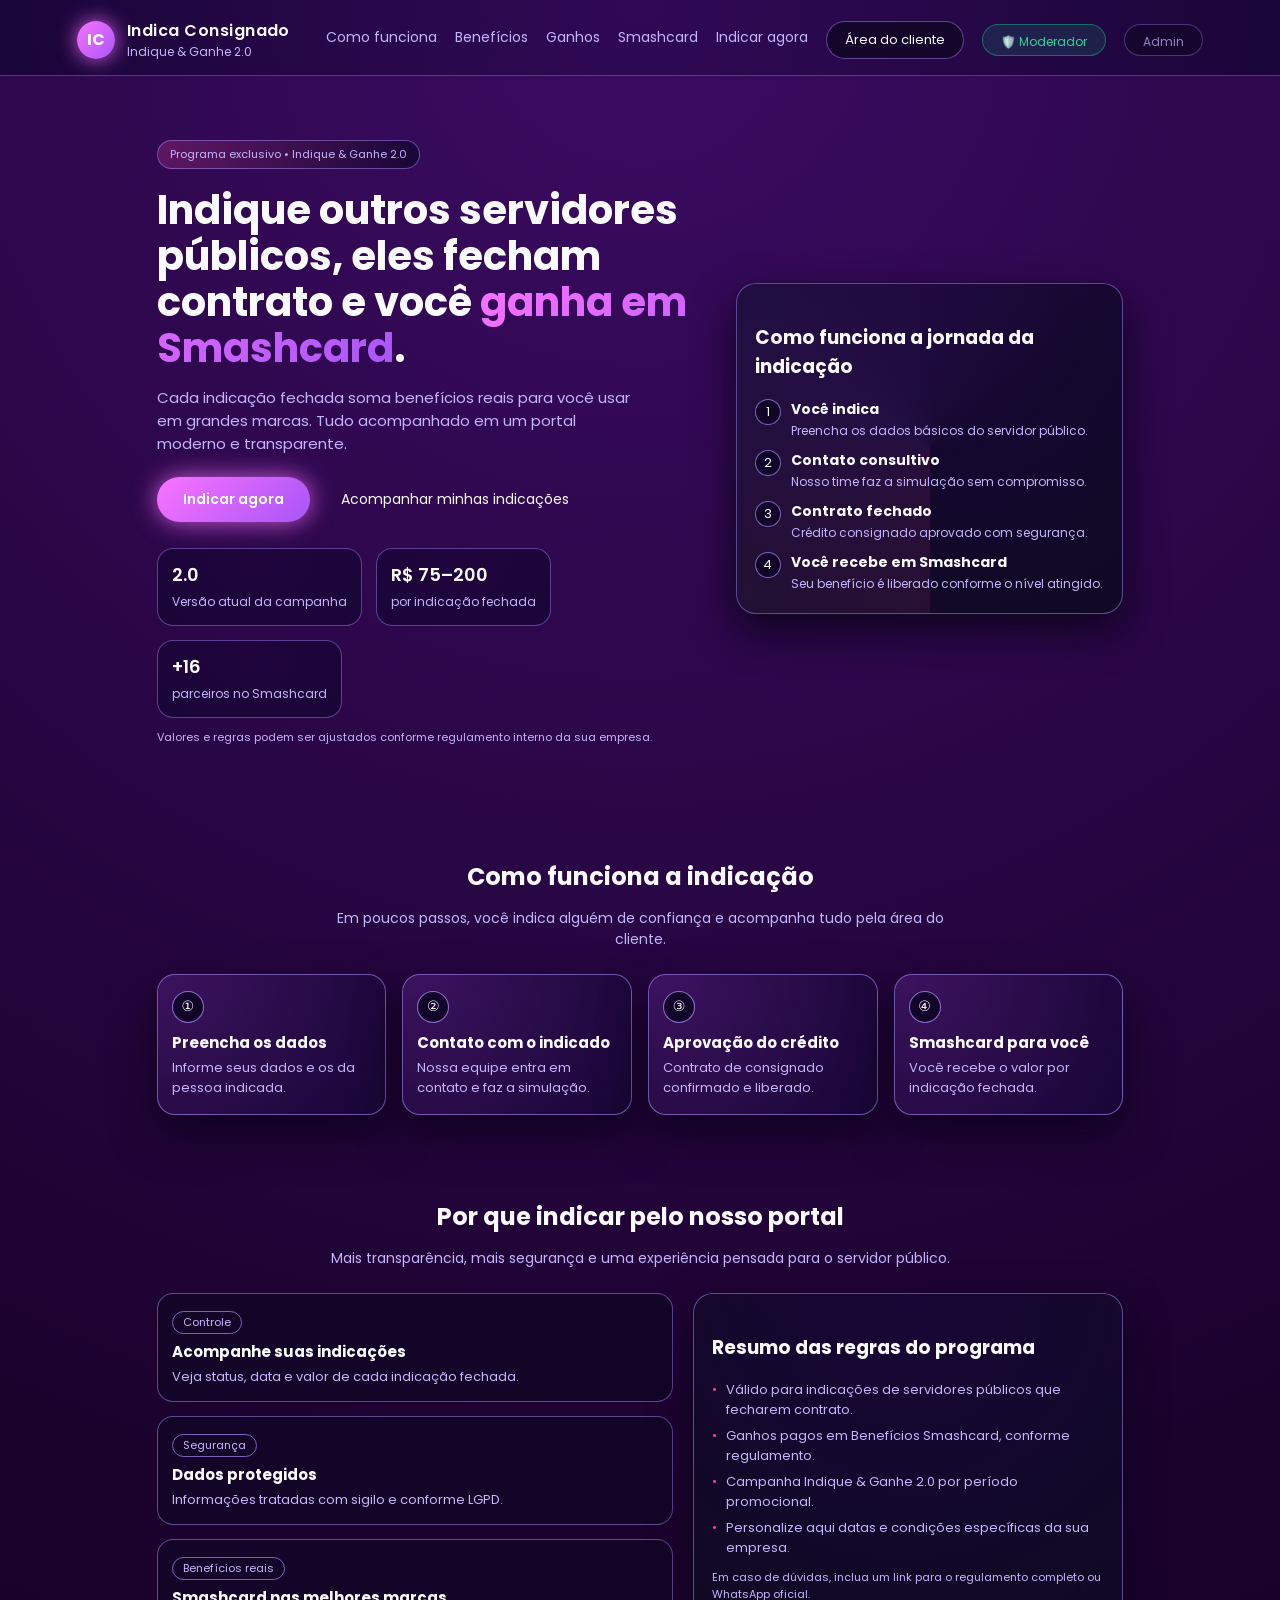
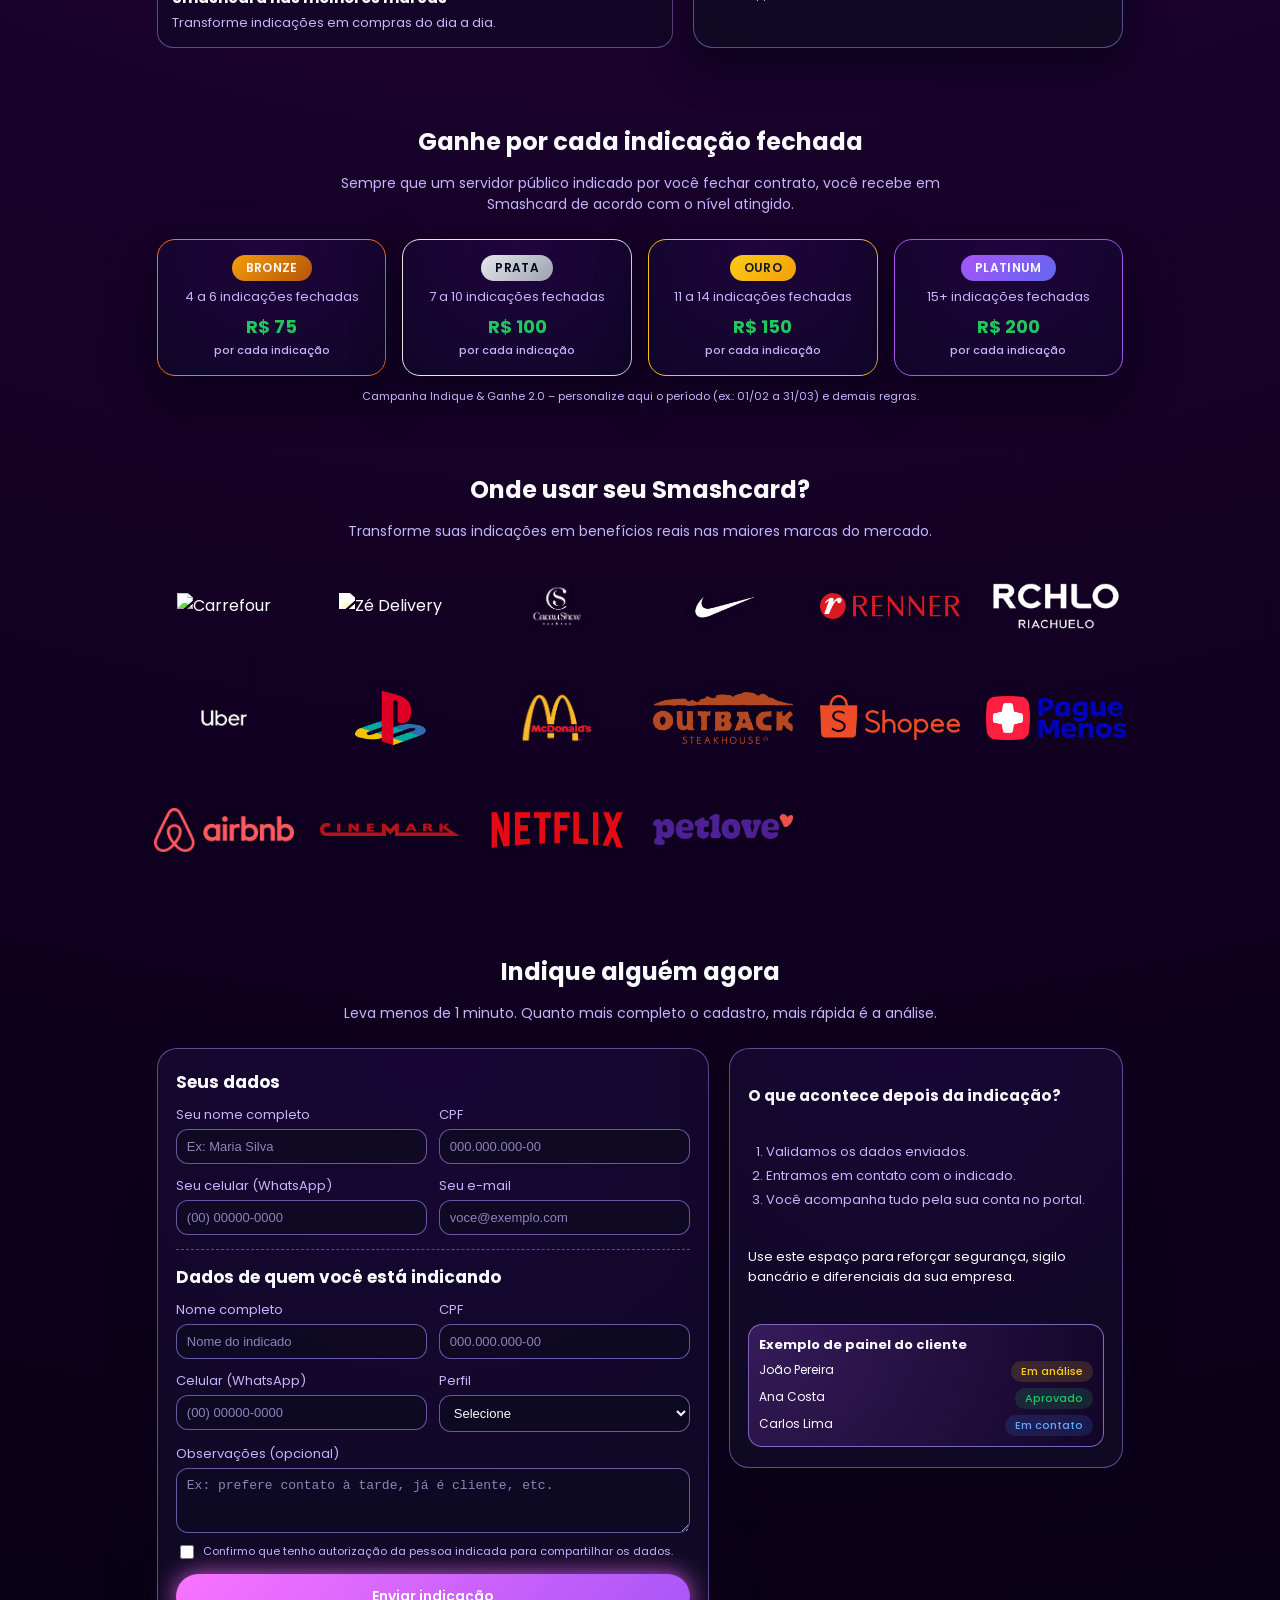
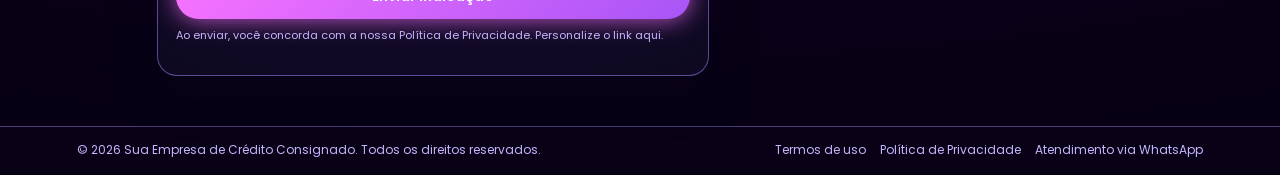
==== index.html @ fca6f612 "atualizando rotas de indiquer" ====
<!DOCTYPE html>
<html lang="pt-BR">
<head>
  <meta charset="UTF-8" />
  <title>Indicações Consignado • Indique & Ganhe 2.0</title>
  <meta name="viewport" content="width=device-width, initial-scale=1.0" />
  <link rel="icon" type="image/png" href="logos/Planeta.png">
  <link rel="stylesheet" href="style.css" />
  <link rel="preconnect" href="https://fonts.googleapis.com">
  <link rel="preconnect" href="https://fonts.gstatic.com" crossorigin>
  <link href="https://fonts.googleapis.com/css2?family=Poppins:wght@300;400;500;600;700&display=swap" rel="stylesheet">
</head>
<body>
  <!-- Background animado -->
  <div class="bg-orbs">
    <span class="orb orb-1"></span>
    <span class="orb orb-2"></span>
    <span class="orb orb-3"></span>
  </div>

  <header class="topbar">
    <div class="logo-area">
      <div class="logo-circle">IC</div>
      <div class="logo-text">
        <span class="logo-title">Indica Consignado</span>
        <span class="logo-subtitle">Indique &amp; Ganhe 2.0</span>
      </div>
    </div>

    <nav class="nav-links">
      <a href="#como-funciona">Como funciona</a>
      <a href="#beneficios">Benefícios</a>
      <a href="#ganhos">Ganhos</a>
      <a href="#smashcard">Smashcard</a>
      <a href="#indicacao">Indicar agora</a>
      <button class="btn-outline" id="btn-open-login">Área do cliente</button>
      <a href="moderador.html" class="btn-outline" style="font-size:12px;background:rgba(16,185,129,.15);border-color:rgba(16,185,129,.5);color:#34d399;">🛡️ Moderador</a>
      <a href="admin.html" class="btn-outline" style="font-size:12px;opacity:0.7;">Admin</a>
    </nav>
  </header>

  <main>
    <!-- HERO -->
    <section class="hero" id="topo">
      <div class="hero-left">
        <div class="pill-highlight">
          Programa exclusivo • Indique &amp; Ganhe 2.0
        </div>
        <h1>
          Indique outros servidores públicos, eles fecham contrato
          e você <span class="gradient-text">ganha em Smashcard</span>.
        </h1>
        <p class="hero-subtext">
          Cada indicação fechada soma benefícios reais para você usar em grandes marcas.
          Tudo acompanhado em um portal moderno e transparente.
        </p>

        <div class="hero-actions">
          <button class="btn-primary" onclick="scrollToSection('indicacao')">
            Indicar agora
          </button>
          <button class="btn-ghost" id="btn-open-login-2">
            Acompanhar minhas indicações
          </button>
        </div>

        <div class="hero-metrics">
          <div class="metric-card">
            <span class="metric-number">2.0</span>
            <span class="metric-label">Versão atual da campanha</span>
          </div>
          <div class="metric-card">
            <span class="metric-number">R$ 75–200</span>
            <span class="metric-label">por indicação fechada</span>
          </div>
          <div class="metric-card">
            <span class="metric-number">+16</span>
            <span class="metric-label">parceiros no Smashcard</span>
          </div>
        </div>

        <p class="hero-footnote">
          Valores e regras podem ser ajustados conforme regulamento interno da sua empresa.
        </p>
      </div>

      <div class="hero-right">
        <div class="card-glass card-floating">
          <h3>Como funciona a jornada da indicação</h3>
          <ul class="timeline">
            <li>
              <span class="badge-step">1</span>
              <div>
                <h4>Você indica</h4>
                <p>Preencha os dados básicos do servidor público.</p>
              </div>
            </li>
            <li>
              <span class="badge-step">2</span>
              <div>
                <h4>Contato consultivo</h4>
                <p>Nosso time faz a simulação sem compromisso.</p>
              </div>
            </li>
            <li>
              <span class="badge-step">3</span>
              <div>
                <h4>Contrato fechado</h4>
                <p>Crédito consignado aprovado com segurança.</p>
              </div>
            </li>
            <li>
              <span class="badge-step">4</span>
              <div>
                <h4>Você recebe em Smashcard</h4>
                <p>Seu benefício é liberado conforme o nível atingido.</p>
              </div>
            </li>
          </ul>
        </div>
      </div>
    </section>

    <!-- COMO FUNCIONA -->
    <section id="como-funciona" class="section">
      <div class="section-header">
        <h2>Como funciona a indicação</h2>
        <p>Em poucos passos, você indica alguém de confiança e acompanha tudo pela área do cliente.</p>
      </div>

      <div class="steps-grid">
        <div class="step-card">
          <div class="step-icon">①</div>
          <h3>Preencha os dados</h3>
          <p>Informe seus dados e os da pessoa indicada.</p>
        </div>
        <div class="step-card">
          <div class="step-icon">②</div>
          <h3>Contato com o indicado</h3>
          <p>Nossa equipe entra em contato e faz a simulação.</p>
        </div>
        <div class="step-card">
          <div class="step-icon">③</div>
          <h3>Aprovação do crédito</h3>
          <p>Contrato de consignado confirmado e liberado.</p>
        </div>
        <div class="step-card">
          <div class="step-icon">④</div>
          <h3>Smashcard para você</h3>
          <p>Você recebe o valor por indicação fechada.</p>
        </div>
      </div>
    </section>

    <!-- BENEFÍCIOS -->
    <section id="beneficios" class="section section-alt">
      <div class="section-header">
        <h2>Por que indicar pelo nosso portal</h2>
        <p>Mais transparência, mais segurança e uma experiência pensada para o servidor público.</p>
      </div>

      <div class="benefits-layout">
        <div class="benefits-list">
          <div class="benefit-item">
            <span class="benefit-tag">Controle</span>
            <h3>Acompanhe suas indicações</h3>
            <p>Veja status, data e valor de cada indicação fechada.</p>
          </div>
          <div class="benefit-item">
            <span class="benefit-tag">Segurança</span>
            <h3>Dados protegidos</h3>
            <p>Informações tratadas com sigilo e conforme LGPD.</p>
          </div>
          <div class="benefit-item">
            <span class="benefit-tag">Benefícios reais</span>
            <h3>Smashcard nas melhores marcas</h3>
            <p>Transforme indicações em compras do dia a dia.</p>
          </div>
        </div>

        <div class="benefits-highlight card-glass">
          <h3>Resumo das regras do programa</h3>
          <ul class="rules-list">
            <li>Válido para indicações de servidores públicos que fecharem contrato.</li>
            <li>Ganhos pagos em Benefícios Smashcard, conforme regulamento.</li>
            <li>Campanha Indique &amp; Ganhe 2.0 por período promocional.</li>
            <li>Personalize aqui datas e condições específicas da sua empresa.</li>
          </ul>
          <p class="rules-footnote">
            Em caso de dúvidas, inclua um link para o regulamento completo ou WhatsApp oficial.
          </p>
        </div>
      </div>
    </section>

    <!-- GANHOS POR INDICAÇÃO FECHADA -->
    <section id="ganhos" class="section">
      <div class="section-header">
        <h2>Ganhe por cada indicação fechada</h2>
        <p>Sempre que um servidor público indicado por você fechar contrato, você recebe em Smashcard de acordo com o nível atingido.</p>
      </div>

      <div class="tier-grid">
        <div class="tier-card tier-bronze">
          <span class="tier-badge">Bronze</span>
          <p class="tier-range">4 a 6 indicações fechadas</p>
          <p class="tier-value">R$ 75 <span>por cada indicação</span></p>
        </div>
        <div class="tier-card tier-silver">
          <span class="tier-badge">Prata</span>
          <p class="tier-range">7 a 10 indicações fechadas</p>
          <p class="tier-value">R$ 100 <span>por cada indicação</span></p>
        </div>
        <div class="tier-card tier-gold">
          <span class="tier-badge">Ouro</span>
          <p class="tier-range">11 a 14 indicações fechadas</p>
          <p class="tier-value">R$ 150 <span>por cada indicação</span></p>
        </div>
        <div class="tier-card tier-platinum">
          <span class="tier-badge">Platinum</span>
          <p class="tier-range">15+ indicações fechadas</p>
          <p class="tier-value">R$ 200 <span>por cada indicação</span></p>
        </div>
      </div>

      <p class="tier-footnote">
        Campanha Indique &amp; Ganhe 2.0 – personalize aqui o período (ex.: 01/02 a 31/03) e demais regras.
      </p>
    </section>

    <!-- ONDE USAR SMASHCARD -->
    <section id="smashcard" class="section section-smashcard">
      <div class="section-header">
        <h2>Onde usar seu Smashcard?</h2>
        <p>Transforme suas indicações em benefícios reais nas maiores marcas do mercado.</p>
      </div>

      <div class="smashcard-logos">
        <div class="logo-item logo-item--dark"><img src="https://jwnycywdmaebojqhezmg.supabase.co/storage/v1/object/public/logos/smashcard/carrefour.svg" alt="Carrefour" /></div>
        <div class="logo-item logo-item--darkZe"><img src="https://jwnycywdmaebojqhezmg.supabase.co/storage/v1/object/public/logos/smashcard/ze-delivery.png" alt="Zé Delivery" /></div>
        <div class="logo-item"><img src="logos/cacau-show-removebg-preview.png" class="logo-item-cacau" alt="Cacau Show" /></div>
        <div class="logo-item logo-item-darkNike"><img src="logos/nike-removebg-preview.png" alt="Nike" /></div>
        <div class="logo-item"><img src="logos/renner.png" alt="Renner" /></div>
        <div class="logo-item logo-item--darkR"><img src="logos/riachuelo.png" alt="Riachuelo" /></div>
        <div class="logo-item"><img src="logos/uber-logo-3-1-removebg-preview.png" alt="Uber" /></div>
        <div class="logo-item"><img src="logos/Playstation_logo_colour.png" alt="PlayStation Store" /></div>
        <div class="logo-item"><img src="logos/mcdonalds.png" alt="McDonald's" /></div>
        <div class="logo-item"><img src="logos/outback.png" alt="Outback" /></div>
        <div class="logo-item"><img src="logos/Shopee.png" alt="Shopee" /></div>
        <div class="logo-item"><img src="logos/paguemenos.png" alt="Pague Menos" /></div>
        <div class="logo-item"><img src="logos/airbnb.png" alt="Airbnb" /></div>
        <div class="logo-item"><img src="logos/cinemark.png" alt="Cinemark" /></div>
        <div class="logo-item"><img src="logos/netflix.png" alt="Netflix" /></div>
        <div class="logo-item"><img src="logos/petlove.png" alt="Petlove" /></div>
      </div>
    </section>

    <!-- FORMULÁRIO DE INDICAÇÃO -->
    <section id="indicacao" class="section section-form">
      <div class="section-header">
        <h2>Indique alguém agora</h2>
        <p>Leva menos de 1 minuto. Quanto mais completo o cadastro, mais rápida é a análise.</p>
      </div>

      <div class="form-grid">
        <form class="card-glass form-card" id="referral-form">
          <h3>Seus dados</h3>
          <div class="form-row">
            <div class="form-field">
              <label for="referrer-name">Seu nome completo</label>
              <input type="text" id="referrer-name" required placeholder="Ex: Maria Silva" />
            </div>
            <div class="form-field">
              <label for="referrer-doc">CPF</label>
              <input type="text" id="referrer-doc" required placeholder="000.000.000-00" />
            </div>
          </div>

          <div class="form-row">
            <div class="form-field">
              <label for="referrer-phone">Seu celular (WhatsApp)</label>
              <input type="tel" id="referrer-phone" required placeholder="(00) 00000-0000" />
            </div>
            <div class="form-field">
              <label for="referrer-email">Seu e-mail</label>
              <input type="email" id="referrer-email" placeholder="voce@exemplo.com" />
            </div>
          </div>

          <hr class="form-divider" />

          <h3>Dados de quem você está indicando</h3>
          <div class="form-row">
            <div class="form-field">
              <label for="indicated-name">Nome completo</label>
              <input type="text" id="indicated-name" required placeholder="Nome do indicado" />
            </div>
            <div class="form-field">
              <label for="indicated-doc">CPF</label>
              <input type="text" id="indicated-doc" required placeholder="000.000.000-00" />
            </div>
          </div>

          <div class="form-row">
            <div class="form-field">
              <label for="indicated-phone">Celular (WhatsApp)</label>
              <input type="tel" id="indicated-phone" required placeholder="(00) 00000-0000" />
            </div>
            <div class="form-field">
              <label for="profile-type">Perfil</label>
              <select id="profile-type" required>
                <option value="">Selecione</option>
                <option value="inss">Aposentado/Pensionista INSS</option>
                <option value="servidor-publico">Servidor público</option>
                <option value="privado">CLT / Empresa privada</option>
                <option value="outro">Outro</option>
              </select>
            </div>
          </div>

          <div class="form-field">
            <label for="indicated-message">Observações (opcional)</label>
            <textarea id="indicated-message" rows="3" placeholder="Ex: prefere contato à tarde, já é cliente, etc."></textarea>
          </div>

          <div class="form-footer">
            <div class="form-consent">
              <input type="checkbox" id="lgpd-consent" required />
              <label for="lgpd-consent">
                Confirmo que tenho autorização da pessoa indicada para compartilhar os dados.
              </label>
            </div>
            <button type="submit" class="btn-primary btn-full">
              Enviar indicação
            </button>
          </div>

          <p class="form-footnote">
            Ao enviar, você concorda com a nossa Política de Privacidade. Personalize o link aqui.
          </p>
        </form>

        <div class="card-glass form-side-info">
          <h3>O que acontece depois da indicação?</h3>
          <ol class="ordered-info">
            <li>Validamos os dados enviados.</li>
            <li>Entramos em contato com o indicado.</li>
            <li>Você acompanha tudo pela sua conta no portal.</li>
          </ol>
          <p>Use este espaço para reforçar segurança, sigilo bancário e diferenciais da sua empresa.</p>

          <div class="mini-dashboard">
            <h4>Exemplo de painel do cliente</h4>
            <div class="mini-list">
              <div class="mini-row">
                <span class="mini-name">João Pereira</span>
                <span class="mini-status status-pending">Em análise</span>
              </div>
              <div class="mini-row">
                <span class="mini-name">Ana Costa</span>
                <span class="mini-status status-approved">Aprovado</span>
              </div>
              <div class="mini-row">
                <span class="mini-name">Carlos Lima</span>
                <span class="mini-status status-contact">Em contato</span>
              </div>
            </div>
          </div>
        </div>
      </div>
    </section>
  </main>

  <!-- ══════════════════════════════════════════════════════════
       LOGIN / SIGNUP / DASHBOARD MODALS
       ══════════════════════════════════════════════════════════ -->

  <!-- LOGIN MODAL -->
  <div class="login-overlay" id="login-overlay">
    <div class="login-modal">
      <button class="login-close" id="btn-close-login">&times;</button>

      <div class="login-left">
        <h2>Bem-vindo de volta</h2>
        <p>
          Crie sua conta gratuita para acompanhar todas as suas indicações,
          ver quais já fecharam contrato e quanto você já ganhou em Smashcard.
        </p>

        <!-- TABS: Login / Criar Conta -->
        <div class="auth-tabs-client">
          <button class="auth-tab-client active" data-tab="login">Entrar</button>
          <button class="auth-tab-client" data-tab="signup">Criar conta</button>
        </div>

        <!-- LOGIN FORM -->
        <form id="login-form" class="login-form" style="display:block;">
          <div class="floating-field">
            <input type="email" id="login-id" required placeholder=" " />
            <label for="login-id">E-mail cadastrado</label>
          </div>

          <div class="floating-field">
            <input type="password" id="login-password" required placeholder=" " />
            <label for="login-password">Senha</label>
            <span class="toggle-password" id="toggle-password">Mostrar</span>
          </div>

          <button type="submit" class="btn-primary btn-full">Entrar</button>

          <div class="login-links">
            <a href="#">Esqueci minha senha</a>
          </div>
          <p class="auth-error" id="client-login-error"></p>
        </form>

        <!-- SIGNUP FORM (for Indiquers & Indicados) -->
        <form id="client-signup-form" class="login-form" style="display:none;">
          <div class="floating-field">
            <input type="text" id="client-signup-name" required placeholder=" " />
            <label for="client-signup-name">Nome completo</label>
          </div>

          <div class="floating-field">
            <input type="text" id="client-signup-cpf" required placeholder=" " />
            <label for="client-signup-cpf">CPF</label>
          </div>

          <div class="floating-field">
            <input type="tel" id="client-signup-phone" required placeholder=" " />
            <label for="client-signup-phone">Celular (WhatsApp)</label>
          </div>

          <div class="floating-field">
            <input type="email" id="client-signup-email" required placeholder=" " />
            <label for="client-signup-email">E-mail</label>
          </div>

          <div class="floating-field">
            <input type="password" id="client-signup-password" required placeholder=" " />
            <label for="client-signup-password">Senha (mín. 6 caracteres)</label>
          </div>

          <!-- Shows context about who invited -->
          <div id="signup-context-info" style="display:none;"></div>

          <button type="submit" class="btn-primary btn-full">Criar minha conta</button>
          <p class="auth-error" id="client-signup-error"></p>
        </form>

        <p class="login-footnote">
          Após o cadastro, você poderá visualizar todas as suas indicações e o histórico de ganhos.
        </p>
      </div>

      <div class="login-right">
        <div class="login-orb orb-a"></div>
        <div class="login-orb orb-b"></div>
        <div class="login-orb orb-c"></div>
        <div class="login-copy">
          <h3>Painel interativo</h3>
          <p>
            Visualize indicações aprovadas, linha do tempo de contratos e saldo estimado em Smashcard.
          </p>
        </div>
      </div>
    </div>
  </div>

  <!-- DASHBOARD - Será mostrado após login -->
  <div class="dashboard-overlay" id="dashboard-overlay" style="display: none;">
    <div class="dashboard-container">
      <!-- Header do Dashboard -->
      <div class="dashboard-header">
        <div class="dashboard-title">
          <h1>Painel do Indicador</h1>
          <p>Acompanhe suas indicações e ganhos</p>
        </div>
        <button class="btn-logout" id="btn-logout">Sair</button>
      </div>

      <!-- Share Link Card (for logged-in user) -->
      <div class="share-card-user" id="user-share-card" style="display:none;">
        <div class="share-card-inner">
          <p class="share-label">🔗 Seu link exclusivo de indicações</p>
          <p class="share-desc">Compartilhe este link. Quem criar conta por ele fica vinculado a você.</p>
          <div class="share-row">
            <input type="text" id="user-share-link" readonly class="share-input" />
            <button class="btn-copy-user" id="btn-copy-user-link">📋 Copiar</button>
          </div>
          <div class="share-code-info">
            <span class="share-code-pill" id="user-code-pill">—</span>
            <span class="share-role-pill" id="user-role-pill">—</span>
          </div>
        </div>
      </div>

      <!-- Cards de Estatísticas -->
      <div class="dashboard-stats">
        <div class="stat-card">
          <div class="stat-icon">📊</div>
          <div class="stat-content">
            <p class="stat-label">Total de Indicações</p>
            <h3 class="stat-value" id="total-indicacoes">0</h3>
          </div>
        </div>
        <div class="stat-card">
          <div class="stat-icon">✅</div>
          <div class="stat-content">
            <p class="stat-label">Aprovadas</p>
            <h3 class="stat-value" id="indicacoes-aprovadas">0</h3>
          </div>
        </div>
        <div class="stat-card">
          <div class="stat-icon">⏳</div>
          <div class="stat-content">
            <p class="stat-label">Em Análise</p>
            <h3 class="stat-value" id="indicacoes-analise">0</h3>
          </div>
        </div>
        <div class="stat-card">
          <div class="stat-icon">💰</div>
          <div class="stat-content">
            <p class="stat-label">Ganhos Acumulados</p>
            <h3 class="stat-value" id="ganhos-totais">R$ 0,00</h3>
          </div>
        </div>
      </div>

      <!-- Seu Nível -->
      <div class="dashboard-section">
        <h2>Seu Nível</h2>
        <div class="nivel-container">
          <div class="nivel-card" id="nivel-atual">
            <div class="nivel-badge bronze">BRONZE</div>
            <p class="nivel-descricao">4 a 6 indicações fechadas</p>
            <p class="nivel-valor">R$ 75 por cada indicação</p>
          </div>
          <div class="nivel-progress">
            <h4>Próximo Nível</h4>
            <div class="progress-bar">
              <div class="progress-fill" id="progress-fill"></div>
            </div>
            <p class="progress-text" id="progress-text">0 de 7 indicações aprovadas</p>
          </div>
        </div>
      </div>

      <!-- Histórico de Indicações -->
      <div class="dashboard-section">
        <h2>Histórico de Indicações</h2>
        <div class="indicacoes-filters">
          <button class="filter-btn active" data-filter="todos">Todas</button>
          <button class="filter-btn" data-filter="em_analise">Em Análise</button>
          <button class="filter-btn" data-filter="aprovado">Aprovadas</button>
          <button class="filter-btn" data-filter="reprovado">Reprovadas</button>
        </div>
        <div class="indicacoes-table-container">
          <table class="indicacoes-table">
            <thead>
              <tr>
                <th>Nome</th>
                <th>Perfil</th>
                <th>Status</th>
                <th>Data</th>
                <th>Ação</th>
              </tr>
            </thead>
            <tbody id="indicacoes-tbody">
              <tr class="empty-state">
                <td colspan="5">Nenhuma indicação realizada ainda</td>
              </tr>
            </tbody>
          </table>
        </div>
      </div>

      <!-- Rede de Indicados (tree) -->
      <div class="dashboard-section" id="rede-section" style="display:none;">
        <h2>Sua Rede de Indicados</h2>
        <p style="color:rgba(255,255,255,.5);font-size:13px;margin-bottom:14px;">
          Pessoas que criaram conta pelo seu link e também estão indicando.
        </p>
        <div id="rede-list"></div>
      </div>

      <!-- Dicas -->
      <div class="dashboard-section">
        <h2>Como Ganhar Mais</h2>
        <div class="dicas-container">
          <div class="dica-card">
            <h4>🎯 Dica 1</h4>
            <p>Indique pessoas que realmente precisem do crédito consignado para aumentar suas chances de aprovação.</p>
          </div>
          <div class="dica-card">
            <h4>📱 Dica 2</h4>
            <p>Certifique-se de compartilhar os dados corretos. Isso acelera o processo de aprovação.</p>
          </div>
          <div class="dica-card">
            <h4>📈 Dica 3</h4>
            <p>Quanto mais indicações aprovadas, maior será seu nível e maior será sua recompensa por indicação!</p>
          </div>
        </div>
      </div>

      <!-- Regulamento -->
      <div class="dashboard-section">
        <h2>Informações Importantes</h2>
        <div class="info-box">
          <p>💡 <strong>Período da Campanha:</strong> 01/02/2026 a 31/03/2026 (Personalize conforme necessário)</p>
          <p>⏱️ <strong>Prazo de Análise:</strong> As indicações são analisadas em até 5 dias úteis</p>
          <p>💳 <strong>Recompensa:</strong> Creditada automaticamente no seu Smashcard após aprovação</p>
          <p>📋 <strong>Regulamento Completo:</strong> <a href="#" target="_blank">Clique aqui para ver o regulamento</a></p>
        </div>
      </div>
    </div>
  </div>

  <footer class="footer">
    <div>
      <span>© <span id="year"></span> Sua Empresa de Crédito Consignado.</span>
      <span>Todos os direitos reservados.</span>
    </div>
    <div class="footer-links">
      <a href="#">Termos de uso</a>
      <a href="#">Política de Privacidade</a>
      <a href="#">Atendimento via WhatsApp</a>
    </div>
  </footer>

  <!-- TELA DE AGRADECIMENTO -->
  <div class="thankyou-overlay" id="thankyou-overlay">
    <div class="thankyou-modal">
      <h2>Obrigado pela sua indicação! 🎉</h2>
      <p>
        Nosso time já recebeu os dados e em breve entrará em contato com a pessoa indicada.
        Você poderá acompanhar tudo pela sua área do cliente.
      </p>
      <button class="btn-primary" id="thankyou-close">Fazer outra indicação</button>
    </div>
  </div>

  <!-- Supabase JS via CDN -->
  <script src="https://cdn.jsdelivr.net/npm/@supabase/supabase-js@2"></script>

  <script>
    const SUPABASE_URL = "https://jwnycywdmaebojqhezmg.supabase.co";
    const SUPABASE_ANON_KEY = "eyJhbGciOiJIUzI1NiIsInR5cCI6IkpXVCJ9.eyJpc3MiOiJzdXBhYmFzZSIsInJlZiI6Imp3bnljeXdkbWFlYm9qcWhlem1nIiwicm9sZSI6ImFub24iLCJpYXQiOjE3NzIwMjIyODUsImV4cCI6MjA4NzU5ODI4NX0.EuyJGfG6T_jgtTPF-Wu_rRF6kgoU2E0CKUgzVB1c-2g";
    window.supabaseClient = supabase.createClient(SUPABASE_URL, SUPABASE_ANON_KEY);
  </script>

  <script>
  /* ═══════════════════════════════════════════════════════════════
     INDICA CONSIGNADO - SCRIPT PRINCIPAL
     Sistema de cadeia de indicação: Moderador → Indiquer → Indicado
     
     Código de rastreio:
     - Moderador: 2 chars (ex: "AB")
     - Indiquer:  4 chars = 2 mod + 2 random (ex: "ABXY")
     - Indicado:  6 chars = 2 mod + 2 indiquer + 2 random (ex: "ABXYZW")
     
     Assim, de qualquer código é possível rastrear a cadeia completa.
  ═══════════════════════════════════════════════════════════════ */

  const sb = window.supabaseClient;

  // ── URL Params ───────────────────────────────────────────────
  const urlParams = new URLSearchParams(window.location.search);
  const paramRef  = urlParams.get("ref");  // código de quem compartilhou o link

  /* 
    Lógica do ?ref= :
    - ref com 2 chars → veio de um moderador  → quem criar conta aqui será INDIQUER
    - ref com 4 chars → veio de um indiquer   → quem criar conta aqui será INDICADO
    - ref com 6 chars → veio de um indicado   → quem criar conta aqui será INDICADO (sub-rede)
    - sem ref         → cadastro avulso (sem vínculo)
  */

  // ── Helpers ──────────────────────────────────────────────────
  function genChars(n) {
    const chars = "ABCDEFGHJKLMNPQRSTUVWXYZ23456789"; // sem I,O,0,1 para evitar confusão
    let r = "";
    for (let i = 0; i < n; i++) r += chars[Math.floor(Math.random() * chars.length)];
    return r;
  }

  function buildCode(refCode) {
    if (!refCode) {
      // Sem ref = cadastro avulso, gera 4 chars (tratado como indiquer "órfão")
      return genChars(4);
    }
    const len = refCode.length;
    if (len === 2) {
      // Veio de moderador → será indiquer → código = 2 mod + 2 random = 4 chars
      return refCode + genChars(2);
    }
    if (len === 4) {
      // Veio de indiquer → será indicado → código = 4 do indiquer + 2 random = 6 chars
      return refCode + genChars(2);
    }
    if (len === 6) {
      // Veio de indicado → será indicado sub → código = primeiros 4 (mod+indiquer) + 2 random = 6 chars
      // Mantém rastreio ao moderador e indiquer original
      return refCode.substring(0, 4) + genChars(2);
    }
    return genChars(4);
  }

  function getRoleFromCode(code) {
    if (!code) return "avulso";
    if (code.length === 2) return "moderador";
    if (code.length === 4) return "indiquer";
    if (code.length === 6) return "indicado";
    return "avulso";
  }

  function getModCodeFromCode(code) {
    if (!code || code.length < 2) return null;
    return code.substring(0, 2);
  }

  function getIndiquerCodeFromCode(code) {
    if (!code || code.length < 4) return null;
    return code.substring(0, 4);
  }

  const fmtDate = d => {
    if (!d) return "-";
    const dt = new Date(d);
    return isNaN(dt) ? "-" : dt.toLocaleDateString("pt-BR");
  };

  const fmt = v => Number(v || 0).toLocaleString("pt-BR", {
    style: "currency", currency: "BRL", minimumFractionDigits: 2
  });

  // ── Scroll helper ────────────────────────────────────────────
  function scrollToSection(id) {
    document.getElementById(id)?.scrollIntoView({ behavior: "smooth" });
  }

  // ── Year footer ──────────────────────────────────────────────
  document.getElementById("year").textContent = new Date().getFullYear();

  // ══════════════════════════════════════════════════════════════
  //  LOGIN MODAL LOGIC
  // ══════════════════════════════════════════════════════════════
  const loginOverlay = document.getElementById("login-overlay");

  function openLoginModal(tab = "login") {
    loginOverlay.style.display = "flex";
    switchClientTab(tab);
  }

  function closeLoginModal() {
    loginOverlay.style.display = "none";
  }

  document.getElementById("btn-open-login")?.addEventListener("click", () => openLoginModal("login"));
  document.getElementById("btn-open-login-2")?.addEventListener("click", () => openLoginModal("login"));
  document.getElementById("btn-close-login")?.addEventListener("click", closeLoginModal);
  loginOverlay?.addEventListener("click", e => { if (e.target === loginOverlay) closeLoginModal(); });

  // Client auth tabs
  document.querySelectorAll(".auth-tab-client").forEach(btn => {
    btn.addEventListener("click", () => switchClientTab(btn.dataset.tab));
  });

  function switchClientTab(tab) {
    document.querySelectorAll(".auth-tab-client").forEach(b => b.classList.toggle("active", b.dataset.tab === tab));
    document.getElementById("login-form").style.display = tab === "login" ? "block" : "none";
    document.getElementById("client-signup-form").style.display = tab === "signup" ? "block" : "none";
    document.getElementById("client-login-error").textContent = "";
    document.getElementById("client-signup-error").textContent = "";

    // Show context info if user came from a referral link
    if (tab === "signup" && paramRef) {
      const info = document.getElementById("signup-context-info");
      const len = paramRef.length;
      let msg = "";
      if (len === 2) msg = `Você foi convidado por um moderador (código: ${paramRef}). Ao criar sua conta, você será um <strong>Indiquer</strong> e receberá seu próprio link de indicação.`;
      else if (len === 4) msg = `Você foi convidado por um indiquer (código: ${paramRef}). Ao criar sua conta, você será um <strong>Indicado</strong> e também poderá indicar outras pessoas.`;
      else if (len === 6) msg = `Você foi convidado (código: ${paramRef}). Ao criar sua conta, você também poderá indicar outras pessoas.`;
      if (msg) {
        info.innerHTML = `<div style="background:rgba(16,185,129,.1);border:1px solid rgba(16,185,129,.3);border-radius:10px;padding:12px 14px;margin-bottom:14px;font-size:12px;color:#34d399;line-height:1.6;">${msg}</div>`;
        info.style.display = "block";
      }
    }
  }

  // If user arrived with ?ref=, auto-open signup
  if (paramRef) {
    setTimeout(() => openLoginModal("signup"), 800);
  }

  // ── Toggle password ──────────────────────────────────────────
  document.getElementById("toggle-password")?.addEventListener("click", function () {
    const inp = document.getElementById("login-password");
    const isPass = inp.type === "password";
    inp.type = isPass ? "text" : "password";
    this.textContent = isPass ? "Ocultar" : "Mostrar";
  });

  // ══════════════════════════════════════════════════════════════
  //  CLIENT LOGIN
  // ══════════════════════════════════════════════════════════════
  document.getElementById("login-form")?.addEventListener("submit", async (e) => {
    e.preventDefault();
    const email = document.getElementById("login-id").value.trim();
    const pass  = document.getElementById("login-password").value;
    const errEl = document.getElementById("client-login-error");
    errEl.textContent = "";

    if (!email || !pass) { errEl.textContent = "Preencha e-mail e senha."; return; }

    try {
      const { data, error } = await sb.auth.signInWithPassword({ email, password: pass });
      if (error) throw error;
      await loadClientDashboard(data.user);
    } catch (err) {
      errEl.textContent = "Credenciais inválidas. Tente novamente.";
    }
  });

  // ══════════════════════════════════════════════════════════════
  //  CLIENT SIGNUP (Indiquer / Indicado)
  // ══════════════════════════════════════════════════════════════
  document.getElementById("client-signup-form")?.addEventListener("submit", async (e) => {
    e.preventDefault();
    const name  = document.getElementById("client-signup-name").value.trim();
    const cpf   = document.getElementById("client-signup-cpf").value.trim();
    const phone = document.getElementById("client-signup-phone").value.trim();
    const email = document.getElementById("client-signup-email").value.trim();
    const pass  = document.getElementById("client-signup-password").value;
    const errEl = document.getElementById("client-signup-error");
    errEl.textContent = "";

    if (!name || !cpf || !phone || !email || !pass) {
      errEl.textContent = "Preencha todos os campos."; return;
    }
    if (pass.length < 6) {
      errEl.textContent = "A senha deve ter ao menos 6 caracteres."; return;
    }

    // Generate the referral code for this new user
    const newCode = buildCode(paramRef || null);
    const role = getRoleFromCode(newCode);
    const modCode = getModCodeFromCode(newCode);
    const indiquerCode = getIndiquerCodeFromCode(newCode);

    try {
      // 1. Create Supabase auth user
      const { data: authData, error: authErr } = await sb.auth.signUp({
        email, password: pass,
        options: { data: { name } }
      });
      if (authErr) throw authErr;
      if (!authData.user) throw new Error("Erro ao criar conta. Tente novamente.");

      // 2. Find moderator_id from mod code
      let moderatorId = null;
      if (modCode) {
        const { data: modRow } = await sb.from("moderators").select("id").eq("code", modCode).maybeSingle();
        if (modRow) moderatorId = modRow.id;
      }

      // 3. Find parent referrer (who shared the link) from the full ref code
      let parentReferrerId = null;
      if (paramRef) {
        const { data: parentRow } = await sb.from("referrers").select("id").eq("code", paramRef).maybeSingle();
        if (parentRow) parentReferrerId = parentRow.id;
      }

      // 4. Insert into referrers table
      const { error: insertErr } = await sb.from("referrers").insert({
        user_id: authData.user.id,
        name,
        cpf,
        phone,
        email,
        code: newCode,
        role, // "indiquer" or "indicado"
        moderator_id: moderatorId,
        parent_referrer_id: parentReferrerId,
        ref_origin: paramRef || null
      });
      if (insertErr) throw insertErr;

      // 5. Auto-login
      const { data: loginData, error: loginErr } = await sb.auth.signInWithPassword({ email, password: pass });
      if (loginErr) throw loginErr;

      await loadClientDashboard(loginData.user);

    } catch (err) {
      console.error("Signup error:", err);
      errEl.textContent = err.message || "Erro ao criar conta.";
    }
  });

  // ══════════════════════════════════════════════════════════════
  //  CLIENT DASHBOARD
  // ══════════════════════════════════════════════════════════════
  let currentClient = null;

  async function loadClientDashboard(user) {
    // Find referrer record
    const { data: referrer } = await sb.from("referrers")
      .select("*")
      .eq("email", user.email)
      .maybeSingle();

    if (!referrer) {
      // Maybe this is a legacy user without referrer record
      // Allow them to still see dashboard but no share link
      currentClient = { name: user.user_metadata?.name || "Usuário", email: user.email };
    } else {
      currentClient = referrer;
    }

    // Close login modal, open dashboard
    closeLoginModal();
    document.getElementById("dashboard-overlay").style.display = "block";

    // Update header
    document.querySelector(".dashboard-title h1").textContent = `Olá, ${(currentClient.name || "").split(" ")[0]}!`;

    // Show share link card if user has a code
    if (currentClient.code) {
      const shareCard = document.getElementById("user-share-card");
      shareCard.style.display = "block";
      const base = window.location.origin + window.location.pathname.replace(/[^/]*$/, "") + "index.html";
      const shareLink = `${base}?ref=${currentClient.code}`;
      document.getElementById("user-share-link").value = shareLink;
      document.getElementById("user-code-pill").textContent = `Código: ${currentClient.code}`;
      document.getElementById("user-role-pill").textContent = currentClient.role || "indiquer";
      document.getElementById("user-role-pill").className = "share-role-pill role-" + (currentClient.role || "indiquer");
    }

    // Load referrals made BY this user
    await refreshClientData();
  }

  async function refreshClientData() {
    if (!currentClient?.id) return;

    const { data: referrals } = await sb.from("referrals")
      .select("*, indicated_clients(name, phone, profile_type)")
      .eq("referrer_id", currentClient.id)
      .order("created_at", { ascending: false });

    const refs = referrals || [];
    const approved = refs.filter(r => r.status === "aprovado" || r.status === "approved");
    const pending  = refs.filter(r => r.status === "em_analise" || r.status === "pending");

    document.getElementById("total-indicacoes").textContent = refs.length;
    document.getElementById("indicacoes-aprovadas").textContent = approved.length;
    document.getElementById("indicacoes-analise").textContent = pending.length;

    // Calculate earnings
    const TIERS = [
      { min: 1, max: 3, reward: 50 }, { min: 4, max: 6, reward: 75 },
      { min: 7, max: 10, reward: 100 }, { min: 11, max: 14, reward: 150 },
      { min: 15, max: 9999, reward: 200 }
    ];
    function rewardByPos(pos) { return (TIERS.find(t => pos >= t.min && pos <= t.max) || TIERS[0]).reward; }
    let totalEarnings = 0;
    for (let i = 1; i <= approved.length; i++) totalEarnings += rewardByPos(i);
    document.getElementById("ganhos-totais").textContent = fmt(totalEarnings);

    // Nível
    const ap = approved.length;
    let nivelLabel, nivelClass, nivelDesc, nivelValor;
    if (ap >= 15)      { nivelLabel = "PLATINUM"; nivelClass = "platinum"; nivelDesc = "15+ indicações fechadas"; nivelValor = "R$ 200"; }
    else if (ap >= 11) { nivelLabel = "OURO";     nivelClass = "ouro";     nivelDesc = "11 a 14 indicações";       nivelValor = "R$ 150"; }
    else if (ap >= 7)  { nivelLabel = "PRATA";    nivelClass = "prata";    nivelDesc = "7 a 10 indicações";        nivelValor = "R$ 100"; }
    else if (ap >= 4)  { nivelLabel = "BRONZE";   nivelClass = "bronze";   nivelDesc = "4 a 6 indicações";         nivelValor = "R$ 75";  }
    else               { nivelLabel = "INICIANTE"; nivelClass = "bronze";  nivelDesc = "0 a 3 indicações";         nivelValor = "R$ 50";  }

    const nivelCard = document.getElementById("nivel-atual");
    nivelCard.innerHTML = `
      <div class="nivel-badge ${nivelClass}">${nivelLabel}</div>
      <p class="nivel-descricao">${nivelDesc}</p>
      <p class="nivel-valor">${nivelValor} por cada indicação</p>
    `;

    // Progress bar
    const nextThresholds = [4, 7, 11, 15];
    const nextTarget = nextThresholds.find(t => t > ap) || ap;
    const prevTarget = [...nextThresholds].reverse().find(t => t <= ap) || 0;
    const pct = nextTarget > prevTarget ? Math.min(100, ((ap - prevTarget) / (nextTarget - prevTarget)) * 100) : 100;
    document.getElementById("progress-fill").style.width = pct + "%";
    document.getElementById("progress-text").textContent = `${ap} de ${nextTarget} indicações aprovadas`;

    // Table
    const tbody = document.getElementById("indicacoes-tbody");
    if (!refs.length) {
      tbody.innerHTML = '<tr class="empty-state"><td colspan="5">Nenhuma indicação realizada ainda</td></tr>';
    } else {
      tbody.innerHTML = refs.map(r => {
        const cl = r.indicated_clients || {};
        const statusMap = {
          em_analise: { label: "Em análise", cls: "status-pending" },
          em_contato: { label: "Em contato", cls: "status-contact" },
          aprovado:   { label: "Aprovado",   cls: "status-approved" },
          approved:   { label: "Aprovado",   cls: "status-approved" },
          reprovado:  { label: "Reprovado",  cls: "status-rejected" },
          pending:    { label: "Em análise", cls: "status-pending" },
        };
        const st = statusMap[r.status] || { label: r.status || "-", cls: "" };
        return `<tr>
          <td>${cl.name || "—"}</td>
          <td>${cl.profile_type || "—"}</td>
          <td><span class="mini-status ${st.cls}">${st.label}</span></td>
          <td>${fmtDate(r.created_at)}</td>
          <td>—</td>
        </tr>`;
      }).join("");
    }

    // Load network (sub-referrers who used this user's code)
    await loadRedeIndicados();
  }

  async function loadRedeIndicados() {
    if (!currentClient?.code) return;
    const section = document.getElementById("rede-section");
    const list = document.getElementById("rede-list");

    // Find referrers whose ref_origin matches currentClient's code
    const { data: subRefs } = await sb.from("referrers")
      .select("id, name, code, role, created_at")
      .eq("ref_origin", currentClient.code)
      .order("created_at", { ascending: false });

    if (!subRefs || !subRefs.length) {
      section.style.display = "none";
      return;
    }

    section.style.display = "block";
    list.innerHTML = subRefs.map(r => `
      <div style="background:rgba(255,255,255,.04);border:1px solid rgba(255,255,255,.08);border-radius:12px;padding:12px 16px;margin-bottom:8px;display:flex;align-items:center;justify-content:space-between;">
        <div>
          <strong style="font-size:14px;">${r.name}</strong>
          <span style="font-size:11px;color:rgba(255,255,255,.4);margin-left:8px;">Código: ${r.code}</span>
          <span style="font-size:11px;color:rgba(255,255,255,.4);margin-left:8px;">desde ${fmtDate(r.created_at)}</span>
        </div>
        <span style="padding:3px 10px;border-radius:999px;font-size:11px;font-weight:600;background:rgba(16,185,129,.15);color:#34d399;">${r.role || "—"}</span>
      </div>
    `).join("");
  }

  // Copy share link
  document.getElementById("btn-copy-user-link")?.addEventListener("click", () => {
    const inp = document.getElementById("user-share-link");
    navigator.clipboard.writeText(inp.value).then(() => {
      const btn = document.getElementById("btn-copy-user-link");
      btn.textContent = "✅ Copiado!";
      setTimeout(() => { btn.textContent = "📋 Copiar"; }, 2000);
    });
  });

  // Logout
  document.getElementById("btn-logout")?.addEventListener("click", async () => {
    await sb.auth.signOut();
    document.getElementById("dashboard-overlay").style.display = "none";
    currentClient = null;
  });

  // Filter buttons
  document.querySelectorAll(".indicacoes-filters .filter-btn").forEach(btn => {
    btn.addEventListener("click", () => {
      document.querySelectorAll(".indicacoes-filters .filter-btn").forEach(b => b.classList.remove("active"));
      btn.classList.add("active");
      // TODO: implement filter logic
    });
  });

  // ══════════════════════════════════════════════════════════════
  //  REFERRAL FORM SUBMISSION
  // ══════════════════════════════════════════════════════════════
  document.getElementById("referral-form")?.addEventListener("submit", async (e) => {
    e.preventDefault();

    const referrerName  = document.getElementById("referrer-name").value.trim();
    const referrerDoc   = document.getElementById("referrer-doc").value.trim();
    const referrerPhone = document.getElementById("referrer-phone").value.trim();
    const referrerEmail = document.getElementById("referrer-email").value.trim();

    const indicatedName  = document.getElementById("indicated-name").value.trim();
    const indicatedDoc   = document.getElementById("indicated-doc").value.trim();
    const indicatedPhone = document.getElementById("indicated-phone").value.trim();
    const profileType    = document.getElementById("profile-type").value;
    const message        = document.getElementById("indicated-message").value.trim();

    if (!document.getElementById("lgpd-consent").checked) {
      alert("Você precisa confirmar a autorização de compartilhamento de dados.");
      return;
    }

    try {
      // 1. Upsert referrer (if logged in, use their ID; otherwise create/find)
      let referrerId;
      if (currentClient?.id) {
        referrerId = currentClient.id;
      } else {
        // Check if referrer already exists by CPF
        const { data: existing } = await sb.from("referrers")
          .select("id")
          .eq("cpf", referrerDoc)
          .maybeSingle();

        if (existing) {
          referrerId = existing.id;
        } else {
          // Determine moderator from URL param
          let moderatorId = null;
          const modCode = paramRef ? paramRef.substring(0, 2) : null;
          if (modCode) {
            const { data: modRow } = await sb.from("moderators").select("id").eq("code", modCode).maybeSingle();
            if (modRow) moderatorId = modRow.id;
          }

          const newCode = buildCode(paramRef || null);
          const { data: newRef, error: refErr } = await sb.from("referrers").insert({
            name: referrerName,
            cpf: referrerDoc,
            phone: referrerPhone,
            email: referrerEmail,
            code: newCode,
            role: getRoleFromCode(newCode),
            moderator_id: moderatorId,
            ref_origin: paramRef || null
          }).select("id").single();
          if (refErr) throw refErr;
          referrerId = newRef.id;
        }
      }

      // 2. Insert indicated client
      const { data: newClient, error: clientErr } = await sb.from("indicated_clients").insert({
        name: indicatedName,
        cpf: indicatedDoc,
        phone: indicatedPhone,
        profile_type: profileType
      }).select("id").single();
      if (clientErr) throw clientErr;

      // 3. Insert referral
      const { error: referralErr } = await sb.from("referrals").insert({
        referrer_id: referrerId,
        indicated_client_id: newClient.id,
        status: "em_analise",
        notes: message || null
      });
      if (referralErr) throw referralErr;

      // 4. Show thank you
      document.getElementById("thankyou-overlay").style.display = "flex";
      document.getElementById("referral-form").reset();

    } catch (err) {
      console.error("Referral error:", err);
      alert("Ocorreu um erro ao enviar a indicação. Tente novamente.");
    }
  });

  // Thank you close
  document.getElementById("thankyou-close")?.addEventListener("click", () => {
    document.getElementById("thankyou-overlay").style.display = "none";
  });

  // ══════════════════════════════════════════════════════════════
  //  AUTO-LOGIN ON PAGE LOAD
  // ══════════════════════════════════════════════════════════════
  (async () => {
    const { data } = await sb.auth.getSession();
    const user = data?.session?.user;
    if (user) {
      try { await loadClientDashboard(user); }
      catch (e) { console.log("No client record found, showing landing page."); }
    }
  })();
  </script>
</body>
</html>
---- style.css ----
:root {
  --bg-color: #150021;
  --bg-elevated: rgba(19, 6, 40, 0.96);
  --glass-bg: rgba(15, 10, 35, 0.9);
  --accent: #a855f7;
  --accent-soft: #ec4899;
  --accent-gradient: linear-gradient(135deg, #f973ff, #a855f7);
  --text-main: #f9fafb;
  --text-muted: #c4b5fd;
  --border-soft: rgba(147, 112, 219, 0.4);
  --danger: #fb7185;
  --success: #4ade80;
  --radius-lg: 20px;
  --radius-pill: 999px;
  --shadow-soft: 0 18px 45px rgba(10, 3, 24, 0.8);
  --shadow-card: 0 16px 40px rgba(10, 3, 24, 0.9);

  /* Dashboard layout */
  --sidebar-width: 240px;
  --dash-bg: #0d0119;
  --dash-surface: rgba(255,255,255,0.04);
  --dash-border: rgba(255,255,255,0.09);
}

*, *::before, *::after { box-sizing: border-box; }

html, body {
  margin: 0; padding: 0;
  font-family: "Poppins", system-ui, -apple-system, BlinkMacSystemFont, "Segoe UI", sans-serif;
  background: radial-gradient(circle at top, #3b0b63 0, #1b022d 45%, #060013 100%);
  color: var(--text-main);
  scroll-behavior: smooth;
}

body { min-height: 100vh; position: relative; overflow-x: hidden; }

/* ── Background orbs ────────────────────────────── */
.bg-orbs { position: fixed; inset: 0; overflow: hidden; pointer-events: none; z-index: -1; }
.bg-orbs .orb { position: absolute; border-radius: 50%; filter: blur(40px); opacity: 0.7; }
.orb-1 { width:380px;height:380px;background:rgba(168,85,247,.6);top:-80px;left:-40px;animation:float 14s ease-in-out infinite alternate; }
.orb-2 { width:320px;height:320px;background:rgba(236,72,153,.55);bottom:-60px;right:10%;animation:float 18s ease-in-out infinite alternate-reverse; }
.orb-3 { width:260px;height:260px;background:rgba(244,114,182,.22);top:40%;left:55%;animation:float 20s ease-in-out infinite alternate; }

@keyframes float {
  from { transform: translate3d(0,0,0); }
  to   { transform: translate3d(40px,-30px,0); }
}

/* ── Topbar ────────────────────────────── */
.topbar {
  position: sticky; top: 0; z-index: 30;
  display: flex; align-items: center; justify-content: space-between;
  padding: 18px 6vw 14px;
  backdrop-filter: blur(20px);
  background: radial-gradient(circle at top,rgba(48,9,85,.98),rgba(24,6,54,.9));
  border-bottom: 1px solid rgba(147,112,219,.45);
}

.logo-area { display:flex;align-items:center;gap:12px; }
.logo-circle {
  width:38px;height:38px;border-radius:999px;
  background-image:var(--accent-gradient);
  display:flex;align-items:center;justify-content:center;
  font-weight:700;box-shadow:0 0 20px rgba(248,113,255,.85);
  flex-shrink: 0;
}
.logo-text { display:flex;flex-direction:column; }
.logo-title { font-weight:600;letter-spacing:.03em; }
.logo-subtitle { font-size:12px;color:var(--text-muted); }

.nav-links { display:flex;align-items:center;gap:18px;font-size:14px; }
.nav-links a { color:var(--text-muted);text-decoration:none;position:relative;padding-bottom:4px; }
.nav-links a::after { content:"";position:absolute;left:0;bottom:0;width:0;height:2px;border-radius:999px;background-image:var(--accent-gradient);transition:width .25s ease; }
.nav-links a:hover { color:var(--text-main); }
.nav-links a:hover::after { width:100%; }

/* ── Buttons ────────────────────────────── */
button { font-family:inherit;cursor:pointer;border:none;outline:none; }

.btn-primary {
  background-image:var(--accent-gradient);border-radius:var(--radius-pill);
  padding:12px 26px;font-weight:600;font-size:14px;color:white;
  box-shadow:0 0 24px rgba(248,113,255,.8);
  transition:transform .2s ease,box-shadow .2s ease,filter .2s ease;
}
.btn-primary:hover { filter:brightness(1.1);transform:translateY(-1px); }
.btn-primary:active { transform:translateY(1px) scale(.99);box-shadow:0 0 14px rgba(248,113,255,.65); }

.btn-outline {
  border-radius:var(--radius-pill);border:1px solid rgba(147,112,219,.6);
  background:rgba(19,6,40,.9);padding:8px 18px;color:var(--text-main);font-size:13px;
  transition:background .2s ease,border-color .2s ease,transform .2s ease;
}
.btn-outline:hover { border-color:rgba(216,180,254,.9);background:rgba(24,6,54,.98);transform:translateY(-1px); }

.btn-ghost {
  border-radius:var(--radius-pill);padding:10px 18px;color:var(--text-main);
  background:transparent;border:1px solid transparent;
  display:flex;align-items:center;gap:8px;font-size:14px;
  transition:background .2s ease,border-color .2s ease,transform .2s ease;
}
.btn-ghost:hover { border-color:rgba(147,112,219,.7);background:rgba(26,6,58,.85);transform:translateY(-1px); }

.btn-full { width:100%; }

.link-btn {
  background:none;border:none;color:var(--accent);font-size:inherit;
  cursor:pointer;text-decoration:underline;padding:0;font-family:inherit;
}

/* ── Hero ────────────────────────────── */
.hero {
  max-width:1120px;margin:40px auto 20px;padding:24px 6vw 32px;
  display:grid;grid-template-columns:minmax(0,1.4fr) minmax(0,1fr);gap:36px;align-items:center;
}

.pill-highlight {
  display:inline-flex;align-items:center;gap:8px;border-radius:var(--radius-pill);
  border:1px solid rgba(167,139,250,.5);padding:5px 12px;font-size:11px;color:var(--text-muted);
  background:radial-gradient(circle at top left,rgba(236,72,153,.25),rgba(24,6,54,.95));
  margin-bottom:18px;
}

.hero-left h1 { font-size:clamp(28px,4vw,40px);line-height:1.15;margin:0 0 14px; }
.gradient-text { background-image:var(--accent-gradient);-webkit-background-clip:text;color:transparent; }
.hero-subtext { font-size:15px;color:var(--text-muted);max-width:480px;margin-bottom:22px; }
.hero-actions { display:flex;flex-wrap:wrap;gap:12px;margin-bottom:26px; }
.hero-metrics { display:flex;flex-wrap:wrap;gap:14px;margin-bottom:6px; }

.metric-card {
  border-radius:16px;padding:12px 14px;min-width:130px;
  background:radial-gradient(circle at top,rgba(32,4,61,.98),rgba(24,6,54,.9));
  border:1px solid rgba(167,139,250,.45);
}
.metric-number { display:block;font-size:18px;font-weight:600; }
.metric-label { font-size:12px;color:var(--text-muted); }
.hero-footnote { font-size:11px;color:var(--text-muted); }

/* ── Glass card ────────────────────────────── */
.card-glass {
  border-radius:var(--radius-lg);border:1px solid rgba(167,139,250,.5);
  background:radial-gradient(circle at top,rgba(24,6,54,.98),rgba(15,10,35,.96));
  box-shadow:var(--shadow-card);padding:20px 18px;backdrop-filter:blur(24px);
}

.card-floating { position:relative;overflow:hidden; }
.card-floating::before {
  content:"";position:absolute;inset:-60%;
  background:conic-gradient(from 180deg,rgba(236,72,153,.35),rgba(168,85,247,.35),transparent,transparent);
  opacity:.28;animation:rotate 26s linear infinite;
}
.card-floating > * { position:relative;z-index:2; }
@keyframes rotate { from{transform:rotate(0)} to{transform:rotate(360deg)} }

/* ── Timeline ────────────────────────────── */
.timeline { list-style:none;margin:14px 0 0;padding:0;display:flex;flex-direction:column;gap:10px; }
.timeline li { display:flex;gap:10px;align-items:flex-start; }
.badge-step {
  width:26px;height:26px;border-radius:999px;border:1px solid rgba(167,139,250,.7);
  display:flex;align-items:center;justify-content:center;font-size:13px;
  background:rgba(19,6,40,.98);flex-shrink:0;
}
.timeline h4 { font-size:14px;margin:0 0 2px; }
.timeline p  { font-size:12px;margin:0;color:var(--text-muted); }

/* ── Sections ────────────────────────────── */
.section { max-width:1120px;margin:0 auto;padding:30px 6vw 26px; }
.section-alt { margin-top:8px; }
.section-header { text-align:center;max-width:620px;margin:0 auto 24px; }
.section-header h2 { font-size:24px;margin-bottom:6px; }
.section-header p  { font-size:14px;color:var(--text-muted); }

/* ── Steps ────────────────────────────── */
.steps-grid { display:grid;grid-template-columns:repeat(4,minmax(0,1fr));gap:16px; }
.step-card {
  border-radius:18px;
  background:radial-gradient(circle at top left,rgba(168,85,247,.18),rgba(24,6,54,.98));
  border:1px solid rgba(167,139,250,.6);padding:16px 14px;box-shadow:var(--shadow-soft);
  transition:transform .25s ease,box-shadow .25s ease,border-color .25s ease;
}
.step-card:hover { transform:translateY(-5px);border-color:rgba(244,114,182,.9);box-shadow:0 20px 50px rgba(6,1,18,.95); }
.step-icon {
  width:32px;height:32px;border-radius:999px;background:rgba(19,6,40,.98);
  border:1px solid rgba(167,139,250,.8);display:flex;align-items:center;justify-content:center;
  font-size:14px;margin-bottom:8px;
}
.step-card h3 { font-size:15px;margin:0 0 4px; }
.step-card p  { font-size:13px;margin:0;color:var(--text-muted); }

/* ── Benefits ────────────────────────────── */
.benefits-layout { display:grid;grid-template-columns:minmax(0,1.2fr) minmax(0,1fr);gap:20px;align-items:stretch; }
.benefits-list { display:flex;flex-direction:column;gap:14px; }
.benefit-item { padding:14px;border-radius:16px;background:rgba(19,6,40,.96);border:1px solid rgba(167,139,250,.5); }
.benefit-tag { display:inline-flex;padding:2px 10px;font-size:11px;border-radius:var(--radius-pill);border:1px solid rgba(167,139,250,.7);color:var(--text-muted);margin-bottom:6px; }
.benefit-item h3 { margin:0 0 4px;font-size:15px; }
.benefit-item p  { margin:0;font-size:13px;color:var(--text-muted); }

.rules-list { list-style:none;padding-left:0;margin:10px 0;font-size:13px;color:var(--text-muted); }
.rules-list li { position:relative;padding-left:14px;margin-bottom:6px; }
.rules-list li::before { content:"•";position:absolute;left:0;top:0;color:var(--accent-soft); }
.rules-footnote { font-size:11px;color:var(--text-muted); }

/* ── Tiers (landing) ────────────────────────────── */
.tier-grid { display:grid;grid-template-columns:repeat(4,minmax(0,1fr));gap:16px;margin-top:10px; }
.tier-card { border-radius:18px;padding:14px 14px 16px;text-align:center;background:radial-gradient(circle at top,rgba(32,4,61,.98),rgba(15,6,40,.96));border:1px solid rgba(167,139,250,.6);box-shadow:var(--shadow-soft); }
.tier-badge { display:inline-block;padding:4px 14px;border-radius:var(--radius-pill);font-size:12px;font-weight:600;letter-spacing:.03em;text-transform:uppercase;color:#f9fafb;margin-bottom:6px; }
.tier-range { font-size:13px;color:var(--text-muted);margin:0 0 6px; }
.tier-value { font-size:18px;font-weight:700;color:#22c55e;margin:0; }
.tier-value span { display:block;font-size:11px;font-weight:500;color:var(--text-muted);margin-top:2px; }
.tier-footnote { margin-top:12px;font-size:11px;color:var(--text-muted);text-align:center; }

.tier-bronze  { border-color:#f97316; }
.tier-bronze  .tier-badge { background:linear-gradient(135deg,#f59e0b,#b45309); }
.tier-silver  { border-color:#e5e7eb; }
.tier-silver  .tier-badge { background:linear-gradient(135deg,#e5e7eb,#9ca3af);color:#020617; }
.tier-gold    { border-color:#fbbf24; }
.tier-gold    .tier-badge { background:linear-gradient(135deg,#facc15,#f59e0b);color:#111827; }
.tier-platinum { border-color:#a855f7; }
.tier-platinum .tier-badge { background:linear-gradient(135deg,#a855f7,#6366f1); }

/* ── Smashcard logos ────────────────────────────── */
.section-smashcard { padding-top:10px;padding-bottom:34px; }
.smashcard-logos {
  display: grid;
  grid-template-columns: repeat(auto-fit, minmax(120px, 1fr));
  gap: 2rem;              /* espaço entre as logos */
  align-items: center;
  justify-items: center;
}
.smashcard-logos::before {
  content:"";position:absolute;inset:0;border-radius:999px;
  background:radial-gradient(ellipse at center,rgba(76,29,149,.65) 0%,rgba(109,40,217,.45) 40%,rgba(15,6,40,0) 100%);
  pointer-events:none;z-index:-1;
}
.logo-item {
  width: 140px;           /* “caixa” fixa para cada logo */
  height: 80px;
  display: flex;
  align-items: center;
  justify-content: center;
  background: transparent; /* ou um leve #1d1233 se quiser cards */
}

.logo-item img {
  max-width: 100%;
  max-height: 70%;        
  object-fit: contain;    
  filter: drop-shadow(0 0 4px rgba(0,0,0,0.25)); 
  /* filter: brightness(1.2) contrast(1.05); */
}

.logo-item--dark img {
  filter: brightness(1.2) contrast(1.05);
}

/* IMG ze delivey*/
.logo-item--darkZe img {
  filter: brightness(3.0) contrast(1.05);
}

/*Riachielo*/
.logo-item--darkR {
  filter: brightness(9.0) contrast(1.05);
}

.logo-item--darkNike {
    filter: brightness(9.0) contrast(1.05);
}


.logo-item-cacau img {
  mix-blend-mode: multiply;
  width: 150px !important;   /* sobrescreve o padrão */
  max-height: 90% !important;
}

.logo-item img:hover { opacity:1;transform:translateY(-1px); }

/* ── Form (landing) ────────────────────────────── */
.section-form { padding-bottom:40px; }
.form-grid { display:grid;grid-template-columns:minmax(0,1.4fr) minmax(0,1fr);gap:20px;align-items:flex-start; }
.form-card h3 { font-size:17px;margin:0 0 10px; }
.form-row { display:grid;grid-template-columns:minmax(0,1fr) minmax(0,1fr);gap:12px;margin-bottom:12px; }
.form-field { display:flex;flex-direction:column;gap:4px;font-size:13px; }
.form-field label { color:var(--text-muted); }

input, select, textarea {
  border-radius:12px;border:1px solid rgba(167,139,250,.6);
  background:rgba(15,10,35,.9);color:var(--text-main);
  padding:9px 10px;font-size:13px;outline:none;
  transition:border-color .2s ease,box-shadow .2s ease,background .2s ease;
}
input::placeholder, textarea::placeholder { color:rgba(196,181,253,.7); }
input:focus, select:focus, textarea:focus {
  border-color:rgba(236,72,153,.9);
  box-shadow:0 0 0 1px rgba(236,72,153,.5);
  background:rgba(10,4,30,.98);
}
textarea { resize:vertical; }

.form-divider { border:none;border-top:1px dashed rgba(167,139,250,.5);margin:14px 0; }
.form-footer { display:flex;flex-direction:column;gap:12px;margin-top:10px; }
.form-consent { display:flex;align-items:flex-start;gap:6px;font-size:11px;color:var(--text-muted); }
.form-consent input[type="checkbox"] { margin-top:2px;width:14px;height:14px; }
.form-footnote { margin-top:8px;font-size:11px;color:var(--text-muted); }

.form-side-info { display:flex;flex-direction:column;gap:12px;font-size:13px; }
.ordered-info { padding-left:18px;margin:8px 0;color:var(--text-muted); }
.ordered-info li { margin-bottom:4px; }

.mini-dashboard { margin-top:12px;padding:10px;border-radius:14px;background:radial-gradient(circle at top left,rgba(168,85,247,.25),rgba(19,6,40,.98));border:1px solid rgba(167,139,250,.7); }
.mini-dashboard h4 { font-size:13px;margin:0 0 6px; }
.mini-list { display:flex;flex-direction:column;gap:6px; }
.mini-row { display:flex;justify-content:space-between;font-size:12px; }
.mini-status { padding:2px 8px;border-radius:999px;font-size:11px; }
.status-pending  { background:rgba(250,204,21,.14);color:#facc15; }
.status-approved { background:rgba(34,197,94,.16);color:#22c55e; }
.status-contact  { background:rgba(59,130,246,.16);color:#60a5fa; }

/* ── Login / Signup overlays ────────────────────────────── */
.login-overlay, .signup-overlay {
  position:fixed;inset:0;
  background:radial-gradient(circle at top,rgba(24,6,54,.97),rgba(15,6,40,.99));
  display:none;align-items:center;justify-content:center;z-index:50;
}
.login-overlay.active, .signup-overlay.active { display:flex; }

.login-modal {
  position:relative;width:min(880px,94vw);min-height:360px;border-radius:24px;overflow:hidden;
  border:1px solid rgba(167,139,250,.7);
  background:radial-gradient(circle at top,rgba(24,6,54,.98),rgba(15,6,40,.96));
  box-shadow:0 28px 70px rgba(0,0,0,.9);
  display:grid;grid-template-columns:minmax(0,1.1fr) minmax(0,0.9fr);
}

.login-close {
  position:absolute;top:10px;right:12px;width:28px;height:28px;border-radius:999px;
  border:1px solid rgba(167,139,250,.75);background:rgba(19,6,40,.96);
  color:var(--text-muted);font-size:20px;line-height:0;display:flex;align-items:center;justify-content:center;z-index:4;
}
.login-close:hover { color:#e5e7eb; }

.login-left { padding:26px 24px 22px;display:flex;flex-direction:column;gap:12px;z-index:2; }
.login-left h2 { margin:10px 0 4px;font-size:22px; }
.login-left p  { margin:0;font-size:13px;color:var(--text-muted); }

.login-form { margin-top:12px;display:flex;flex-direction:column;gap:10px; }

.floating-field { position:relative; }
.floating-field input { width:100%;padding:14px 12px 10px;border-radius:14px;border:1px solid rgba(167,139,250,.8);background:rgba(15,10,35,.98); }
.floating-field label { position:absolute;left:12px;top:50%;transform:translateY(-50%);font-size:12px;color:rgba(196,181,253,.9);pointer-events:none;transition:all .18s ease; }
.floating-field input:focus + label,
.floating-field input:not(:placeholder-shown) + label { top:5px;font-size:10px;color:rgba(236,72,153,.95); }

.toggle-password { position:absolute;right:12px;top:50%;transform:translateY(-50%);font-size:11px;color:var(--accent-soft);cursor:pointer; }
.login-links { margin-top:6px;display:flex;justify-content:space-between;font-size:11px; }
.login-links a { color:var(--text-muted);text-decoration:none; }
.login-links a:hover { color:#e5e7eb;text-decoration:underline; }
.login-footnote { margin-top:auto;font-size:11px;color:var(--text-muted); }

.login-right { position:relative;overflow:hidden;background:radial-gradient(circle at top left,#2b0646,#0b0216);border-left:1px solid rgba(167,139,250,.7); }
.login-orb { position:absolute;border-radius:50%;filter:blur(18px);opacity:.8; }
.orb-a { width:220px;height:220px;background:rgba(168,85,247,.6);top:-40px;right:-60px;animation:float 16s ease-in-out infinite alternate; }
.orb-b { width:200px;height:200px;background:rgba(236,72,153,.6);bottom:-60px;left:-40px;animation:float 20s ease-in-out infinite alternate-reverse; }
.orb-c { width:180px;height:180px;background:rgba(24,6,54,.9);top:30%;left:35%;animation:float 18s ease-in-out infinite alternate; }

.login-copy {
  position:absolute;inset:0;padding:22px 24px;
  display:flex;flex-direction:column;justify-content:flex-end;z-index:3;
  background:linear-gradient(to top,rgba(15,6,40,.98),rgba(15,6,40,.6),transparent);
}
.login-copy h3 { margin:0 0 4px;font-size:18px; }
.login-copy p  { margin:0;font-size:13px;color:var(--text-main); }

/* ── Thankyou ────────────────────────────── */
.thankyou-overlay {
  position:fixed;inset:0;
  background:radial-gradient(circle at top,rgba(24,6,54,.97),rgba(15,6,40,.99));
  display:none;align-items:center;justify-content:center;z-index:60;
}
.thankyou-overlay.active { display:flex; }

.thankyou-modal {
  max-width:460px;padding:28px 26px 22px;border-radius:22px;
  background:radial-gradient(circle at top,rgba(32,4,61,.98),rgba(15,6,40,.96));
  border:1px solid rgba(167,139,250,.7);box-shadow:0 24px 60px rgba(0,0,0,.9);text-align:center;
}
.thankyou-modal h2 { margin:0 0 10px;font-size:22px; }
.thankyou-modal p  { margin:0 0 18px;font-size:14px;color:var(--text-muted); }
.thankyou-icon { font-size:40px;margin-bottom:10px; }
.thankyou-actions { display:flex;gap:12px;justify-content:center;flex-wrap:wrap; }

/* ── Footer ────────────────────────────── */
.footer {
  border-top:1px solid rgba(147,112,219,.5);padding:14px 6vw 16px;
  font-size:12px;color:var(--text-muted);
  display:flex;align-items:center;justify-content:space-between;gap:12px;
  background:rgba(10,3,24,.98);margin-top:10px;
}
.footer-links { display:flex;gap:14px; }
.footer-links a { color:var(--text-muted);text-decoration:none; }
.footer-links a:hover { color:#e5e7eb; }

/* ══════════════════════════════════════════════════════════
   DASHBOARD OVERLAY
══════════════════════════════════════════════════════════ */
.dashboard-overlay {
  position:fixed;inset:0;z-index:100;
  display:none;
  background:var(--dash-bg);
  overflow:hidden;
}
.dashboard-overlay.active { display:flex; }

/* ── Sidebar ────────────────────────────── */
.dash-sidebar {
  width:var(--sidebar-width);flex-shrink:0;
  display:flex;flex-direction:column;
  background:rgba(255,255,255,.03);
  border-right:1px solid var(--dash-border);
  padding:24px 16px;
  gap:8px;
  overflow-y:auto;
  transition:transform .3s ease;
}

.dash-sidebar .logo-area { margin-bottom:20px;padding:0 6px; }

.dash-nav { display:flex;flex-direction:column;gap:4px;flex:1; }

.dash-nav-item {
  display:flex;align-items:center;gap:10px;
  padding:11px 14px;border-radius:12px;
  background:transparent;color:rgba(255,255,255,.6);
  font-size:14px;font-weight:500;text-align:left;
  transition:background .2s ease,color .2s ease;
  cursor:pointer;border:none;width:100%;
}
.dash-nav-item:hover { background:rgba(255,255,255,.07);color:#fff; }
.dash-nav-item.active {
  background:linear-gradient(135deg,rgba(168,85,247,.25),rgba(236,72,153,.15));
  color:#fff;border:1px solid rgba(168,85,247,.4);
}
.dash-nav-icon { font-size:16px; }

.dash-user-card {
  display:flex;align-items:center;gap:10px;
  padding:12px 10px;border-radius:12px;
  background:rgba(255,255,255,.05);border:1px solid var(--dash-border);
  margin-top:auto;
}
.dash-avatar {
  width:34px;height:34px;border-radius:50%;flex-shrink:0;
  background:var(--accent-gradient);
  display:flex;align-items:center;justify-content:center;
  font-weight:700;font-size:14px;
}
.dash-user-info { overflow:hidden; }
.dash-user-name  { margin:0;font-size:13px;font-weight:600;white-space:nowrap;overflow:hidden;text-overflow:ellipsis; }
.dash-user-email { margin:0;font-size:11px;color:var(--text-muted);white-space:nowrap;overflow:hidden;text-overflow:ellipsis; }

.dash-logout {
  display:flex;align-items:center;gap:8px;
  padding:10px 14px;border-radius:12px;
  background:rgba(251,113,133,.1);color:#fb7185;
  border:1px solid rgba(251,113,133,.3);
  font-size:13px;font-weight:600;
  transition:background .2s ease;width:100%;
  margin-top:8px;
}
.dash-logout:hover { background:rgba(251,113,133,.2); }

/* ── Main area ────────────────────────────── */
.dash-main {
  flex:1;overflow-y:auto;display:flex;flex-direction:column;
  background:linear-gradient(135deg,#0d0119 0%,#150028 100%);
  position:relative;
}

.dash-topbar-mobile {
  display:none;align-items:center;justify-content:space-between;
  padding:14px 20px;border-bottom:1px solid var(--dash-border);
  background:rgba(255,255,255,.03);
}
.dash-mobile-menu  { background:none;border:none;color:#fff;font-size:22px;cursor:pointer;padding:0; }
.dash-mobile-title { font-weight:600;font-size:16px; }
.dash-mobile-logout { background:none;border:none;color:#fb7185;font-size:13px;cursor:pointer; }

/* ── Tabs ────────────────────────────── */
.dash-tab { display:none;padding:32px 36px 40px;flex-direction:column;gap:28px;animation:fadeUp .3s ease; }
.dash-tab.active { display:flex; }

@keyframes fadeUp {
  from { opacity:0;transform:translateY(14px); }
  to   { opacity:1;transform:translateY(0); }
}

/* ── Header de cada tab ────────────────────────────── */
.dash-header {
  display:flex;align-items:flex-start;justify-content:space-between;gap:16px;flex-wrap:wrap;
}
.dash-title    { margin:0 0 4px;font-size:26px;font-weight:700;color:#fff; }
.dash-subtitle { margin:0;font-size:14px;color:rgba(255,255,255,.55); }
.dash-period-badge {
  padding:6px 14px;border-radius:var(--radius-pill);
  background:rgba(168,85,247,.2);border:1px solid rgba(168,85,247,.4);
  font-size:12px;color:var(--accent);white-space:nowrap;
}

/* ── KPI Grid ────────────────────────────── */
.kpi-grid { display:grid;grid-template-columns:repeat(4,minmax(0,1fr));gap:16px; }

.kpi-card {
  padding:20px;border-radius:18px;
  background:var(--dash-surface);border:1px solid var(--dash-border);
  display:flex;align-items:center;gap:14px;
  position:relative;overflow:hidden;
  transition:transform .25s ease,border-color .25s ease;
}
.kpi-card:hover { transform:translateY(-3px); }

.kpi-card::before {
  content:"";position:absolute;inset:0;border-radius:inherit;
  opacity:.06;transition:opacity .25s ease;
}
.kpi-total::before    { background:#a855f7; }
.kpi-approved::before { background:#4ade80; }
.kpi-pending::before  { background:#facc15; }
.kpi-earnings::before { background:#f973ff; }
.kpi-card:hover::before { opacity:.12; }

.kpi-icon-wrap { font-size:26px;flex-shrink:0; }
.kpi-body { flex:1;min-width:0; }
.kpi-label { margin:0 0 4px;font-size:11px;font-weight:600;text-transform:uppercase;letter-spacing:.5px;color:rgba(255,255,255,.5); }
.kpi-value { margin:0;font-size:22px;font-weight:700;color:#fff;white-space:nowrap; }
.kpi-money { font-size:16px; }

/* ── Nível section (overview) ────────────────────────────── */
.nivel-section {
  background:var(--dash-surface);border:1px solid var(--dash-border);
  border-radius:20px;padding:24px;
}
.section-title { margin:0 0 18px;font-size:18px;font-weight:700;color:#fff; }
.section-title-row { display:flex;align-items:center;justify-content:space-between;margin-bottom:16px; }
.section-title-row .section-title { margin:0; }

.nivel-display { display:flex;align-items:center;gap:16px;margin-bottom:20px; }
.nivel-badge-big {
  padding:8px 20px;border-radius:var(--radius-pill);font-size:16px;font-weight:700;
  letter-spacing:.06em;text-transform:uppercase;
  background:rgba(255,255,255,.1);border:1px solid rgba(255,255,255,.2);
  flex-shrink:0;
}
.nivel-bronze   { background:linear-gradient(135deg,#f59e0b,#b45309);border:none;color:#fff; }
.nivel-prata    { background:linear-gradient(135deg,#9ca3af,#d1d5db);border:none;color:#111; }
.nivel-ouro     { background:linear-gradient(135deg,#facc15,#f59e0b);border:none;color:#111; }
.nivel-platinum { background:linear-gradient(135deg,#a855f7,#6366f1);border:none;color:#fff; }

.nivel-details { flex:1; }
.nivel-desc   { margin:0 0 4px;font-size:14px;color:rgba(255,255,255,.7); }
.nivel-reward { margin:0;font-size:15px;font-weight:700;color:#4ade80; }

/* Tier track */
.nivel-tiers-track {
  display:flex;align-items:center;margin-bottom:16px;
  padding:16px;border-radius:14px;
  background:rgba(255,255,255,.04);
}
.tier-track-item { display:flex;flex-direction:column;align-items:center;gap:4px;flex-shrink:0; }
.tier-track-item span { font-size:11px;font-weight:600;color:rgba(255,255,255,.6); }
.tier-track-item small { font-size:10px;color:rgba(255,255,255,.35); }
.tier-track-dot {
  width:14px;height:14px;border-radius:50%;
  background:rgba(255,255,255,.15);border:2px solid rgba(255,255,255,.2);
  margin-bottom:2px;transition:all .3s ease;
}
.tier-track-line { flex:1;height:2px;background:rgba(255,255,255,.1);margin:0 8px;margin-bottom:20px; }

.tier-track-item.reached .tier-track-dot { background:#4ade80;border-color:#4ade80;box-shadow:0 0 8px #4ade80; }
.tier-track-item.reached span { color:#fff; }
.tier-track-item.current .tier-track-dot {
  width:18px;height:18px;background:var(--accent-gradient);border-color:transparent;
  box-shadow:0 0 14px rgba(168,85,247,.8);
}

/* Progress bar */
.progress-wrap { }
.progress-bar  { width:100%;height:8px;background:rgba(255,255,255,.1);border-radius:4px;overflow:hidden;margin-bottom:8px; }
.progress-fill { height:100%;background:linear-gradient(90deg,#4ade80,#22c55e);border-radius:4px;transition:width .6s ease; }
.progress-text { margin:0;font-size:12px;color:rgba(255,255,255,.5); }

/* ── Recent list ────────────────────────────── */
.recent-section {
  background:var(--dash-surface);border:1px solid var(--dash-border);
  border-radius:20px;padding:24px;
}
.recent-list { display:flex;flex-direction:column;gap:2px; }

.recent-row {
  display:flex;align-items:center;gap:14px;
  padding:12px 14px;border-radius:12px;
  transition:background .2s ease;
}
.recent-row:hover { background:rgba(255,255,255,.05); }
.recent-avatar {
  width:36px;height:36px;border-radius:50%;flex-shrink:0;
  background:linear-gradient(135deg,rgba(168,85,247,.5),rgba(236,72,153,.4));
  display:flex;align-items:center;justify-content:center;font-weight:700;font-size:14px;
}
.recent-info { flex:1;min-width:0; }
.recent-name    { margin:0 0 2px;font-size:14px;font-weight:600;white-space:nowrap;overflow:hidden;text-overflow:ellipsis; }
.recent-profile { margin:0;font-size:12px;color:rgba(255,255,255,.45); }
.recent-meta    { display:flex;flex-direction:column;align-items:flex-end;gap:4px;flex-shrink:0; }
.recent-date    { margin:0;font-size:11px;color:rgba(255,255,255,.35); }

.dash-empty { text-align:center;padding:32px;color:rgba(255,255,255,.35); }
.dash-empty span { font-size:32px;display:block;margin-bottom:10px; }
.dash-empty p { font-size:14px;margin:0; }

/* ── Status chips ────────────────────────────── */
.status-chip {
  display:inline-flex;padding:3px 10px;border-radius:var(--radius-pill);
  font-size:11px;font-weight:600;white-space:nowrap;
}
.status-chip.status-aprovado    { background:rgba(74,222,128,.15);color:#4ade80;border:1px solid rgba(74,222,128,.3); }
.status-chip.status-em_analise  { background:rgba(250,204,21,.12);color:#facc15;border:1px solid rgba(250,204,21,.3); }
.status-chip.status-em_contato  { background:rgba(96,165,250,.12);color:#60a5fa;border:1px solid rgba(96,165,250,.3); }
.status-chip.status-reprovado   { background:rgba(251,113,133,.12);color:#fb7185;border:1px solid rgba(251,113,133,.3); }

/* ── Filter chips ────────────────────────────── */
.filter-row { display:flex;gap:8px;flex-wrap:wrap; }
.filter-chip {
  padding:7px 16px;border-radius:var(--radius-pill);
  background:rgba(255,255,255,.07);border:1px solid var(--dash-border);
  color:rgba(255,255,255,.6);font-size:13px;font-weight:500;cursor:pointer;
  transition:all .2s ease;
}
.filter-chip:hover  { background:rgba(255,255,255,.12);color:#fff; }
.filter-chip.active { background:linear-gradient(135deg,rgba(168,85,247,.4),rgba(236,72,153,.3));border-color:rgba(168,85,247,.6);color:#fff; }

/* ── Indicações table ────────────────────────────── */
.indicacoes-table-wrapper { overflow-x:auto;border-radius:14px;border:1px solid var(--dash-border); }
.indicacoes-table { width:100%;border-collapse:collapse;font-size:14px; }
.indicacoes-table thead th {
  padding:13px 16px;text-align:left;font-size:11px;font-weight:600;text-transform:uppercase;letter-spacing:.5px;
  color:rgba(255,255,255,.4);background:rgba(255,255,255,.04);border-bottom:1px solid var(--dash-border);
}
.indicacoes-table tbody tr { transition:background .15s ease; }
.indicacoes-table tbody tr:hover { background:rgba(255,255,255,.04); }
.indicacoes-table tbody td { padding:13px 16px;border-bottom:1px solid rgba(255,255,255,.04); }
.indicacoes-table tbody tr:last-child td { border-bottom:none; }
.table-empty { text-align:center;color:rgba(255,255,255,.3);padding:32px !important; }
.td-muted { color:rgba(255,255,255,.4); }
.td-valor { font-weight:700;color:#4ade80; }

.table-name-cell { display:flex;align-items:center;gap:10px; }
.table-avatar {
  width:30px;height:30px;border-radius:50%;flex-shrink:0;
  background:linear-gradient(135deg,rgba(168,85,247,.4),rgba(236,72,153,.3));
  display:flex;align-items:center;justify-content:center;font-weight:700;font-size:12px;
}
.profile-chip {
  display:inline-flex;padding:3px 10px;border-radius:var(--radius-pill);
  font-size:11px;background:rgba(255,255,255,.08);border:1px solid rgba(255,255,255,.12);
  color:rgba(255,255,255,.7);
}

/* ── Ganhos tab ────────────────────────────── */
.ganhos-summary {
  display:grid;grid-template-columns:minmax(0,1fr) minmax(0,1.4fr);gap:20px;
}
.ganhos-total-card {
  padding:28px;border-radius:20px;text-align:center;
  background:linear-gradient(135deg,rgba(168,85,247,.2),rgba(236,72,153,.15));
  border:1px solid rgba(168,85,247,.4);
}
.ganhos-label { margin:0 0 8px;font-size:13px;color:rgba(255,255,255,.6); }
.ganhos-total-value { margin:0 0 6px;font-size:36px;font-weight:700;color:#4ade80; }
.ganhos-hint { margin:0;font-size:12px;color:rgba(255,255,255,.4); }

.ganhos-breakdown {
  display:flex;flex-direction:column;gap:8px;
  padding:24px;border-radius:20px;
  background:var(--dash-surface);border:1px solid var(--dash-border);
}
.ganhos-row { display:flex;justify-content:space-between;align-items:center;padding:12px;border-radius:10px;background:rgba(255,255,255,.04); }
.ganhos-row-label { font-size:13px;color:rgba(255,255,255,.6); }
.ganhos-row-value { font-size:14px;font-weight:700;color:#fff; }

/* Tiers showcase */
.tiers-showcase { background:var(--dash-surface);border:1px solid var(--dash-border);border-radius:20px;padding:24px; }
.tiers-row { display:grid;grid-template-columns:repeat(4,minmax(0,1fr));gap:14px; }

.tier-showcase-card {
  border-radius:16px;padding:18px;text-align:center;
  background:rgba(255,255,255,.05);border:1px solid var(--dash-border);
  transition:transform .2s ease;
}
.tier-showcase-card:hover { transform:translateY(-4px); }
.tier-showcase-card.tier-bronze  { border-color:rgba(249,115,22,.5); }
.tier-showcase-card.tier-silver  { border-color:rgba(229,231,235,.3); }
.tier-showcase-card.tier-gold    { border-color:rgba(251,191,36,.5); }
.tier-showcase-card.tier-platinum { border-color:rgba(168,85,247,.5); }

.ts-badge {
  display:inline-block;padding:5px 14px;border-radius:var(--radius-pill);
  font-size:11px;font-weight:700;letter-spacing:.05em;text-transform:uppercase;
  margin-bottom:10px;
}
.tier-bronze  .ts-badge { background:linear-gradient(135deg,#f59e0b,#b45309);color:#fff; }
.tier-silver  .ts-badge { background:linear-gradient(135deg,#e5e7eb,#9ca3af);color:#111; }
.tier-gold    .ts-badge { background:linear-gradient(135deg,#facc15,#f59e0b);color:#111; }
.tier-platinum .ts-badge { background:linear-gradient(135deg,#a855f7,#6366f1);color:#fff; }

.ts-range { margin:0 0 6px;font-size:12px;color:rgba(255,255,255,.5); }
.ts-value { margin:0 0 2px;font-size:22px;font-weight:700;color:#4ade80; }
.ts-each  { margin:0;font-size:11px;color:rgba(255,255,255,.4); }

.info-box-dash {
  background:var(--dash-surface);border:1px solid var(--dash-border);
  border-radius:16px;padding:20px;display:flex;flex-direction:column;gap:10px;
}
.info-box-dash p { margin:0;font-size:13px;color:rgba(255,255,255,.7); }
.info-box-dash strong { color:#fff; }
.info-box-dash a { color:var(--accent); }

/* ── Nova Indicação tab ────────────────────────────── */
.dash-form-wrap { display:grid;grid-template-columns:minmax(0,1.4fr) minmax(0,1fr);gap:20px;align-items:flex-start; }
.dash-form h3   { font-size:17px;margin:0 0 16px; }

.dash-form-tips {
  display:flex;flex-direction:column;gap:14px;
}
.dash-form-tips h3 { font-size:16px;margin:0 0 4px; }

.tip-item { display:flex;align-items:flex-start;gap:12px;padding:12px;border-radius:12px;background:rgba(255,255,255,.04); }
.tip-num {
  width:24px;height:24px;border-radius:50%;background:var(--accent-gradient);
  display:flex;align-items:center;justify-content:center;font-size:12px;font-weight:700;
  flex-shrink:0;
}
.tip-item p { margin:0;font-size:13px;color:rgba(255,255,255,.7); }

.dash-tier-reminder {
  margin-top:4px;padding:14px;border-radius:14px;
  background:linear-gradient(135deg,rgba(168,85,247,.15),rgba(236,72,153,.1));
  border:1px solid rgba(168,85,247,.3);
  text-align:center;
}
.dash-tier-reminder p { margin:0 0 8px;font-size:13px;color:rgba(255,255,255,.6); }
.nivel-badge-small {
  display:inline-block;padding:5px 14px;border-radius:var(--radius-pill);
  font-size:12px;font-weight:700;letter-spacing:.05em;text-transform:uppercase;
  background:rgba(255,255,255,.1);border:1px solid rgba(255,255,255,.2);margin-bottom:6px;
}
.nivel-badge-small.bronze   { background:linear-gradient(135deg,#f59e0b,#b45309);border:none;color:#fff; }
.nivel-badge-small.prata    { background:linear-gradient(135deg,#9ca3af,#d1d5db);border:none;color:#111; }
.nivel-badge-small.ouro     { background:linear-gradient(135deg,#facc15,#f59e0b);border:none;color:#111; }
.nivel-badge-small.platinum { background:linear-gradient(135deg,#a855f7,#6366f1);border:none;color:#fff; }

/* ═══════════════════════════════════════════════
   RESPONSIVE
═══════════════════════════════════════════════ */
@media (max-width:1100px) {
  .kpi-grid     { grid-template-columns:repeat(2,minmax(0,1fr)); }
  .tiers-row    { grid-template-columns:repeat(2,minmax(0,1fr)); }
  .ganhos-summary { grid-template-columns:minmax(0,1fr); }
}

@media (max-width:960px) {
  /* Landing */
  .hero             { grid-template-columns:minmax(0,1fr); }
  .hero-right       { order:-1; }
  .benefits-layout, .form-grid { grid-template-columns:minmax(0,1fr); }
  .section          { padding-top:26px; }
  .login-modal      { grid-template-columns:minmax(0,1fr); }
  .login-right      { display:none; }
  .tier-grid        { grid-template-columns:repeat(2,minmax(0,1fr)); }

  /* Dashboard */
  .dash-sidebar {
    position:fixed;top:0;left:0;height:100%;z-index:200;
    transform:translateX(-100%);
  }
  .dash-sidebar.open { transform:translateX(0); }
  .dash-topbar-mobile { display:flex; }
  .dash-tab { padding:20px; }
  .dash-form-wrap { grid-template-columns:minmax(0,1fr); }
}

@media (max-width:720px) {
  .topbar   { flex-direction:column;gap:6px;align-items:flex-start; }
  .nav-links { width:100%;justify-content:space-between;flex-wrap:wrap;gap:8px; }
  .steps-grid { grid-template-columns:repeat(2,minmax(0,1fr)); }
  .form-row   { grid-template-columns:minmax(0,1fr); }
  .hero       { margin-top:20px; }
  .footer     { flex-direction:column;align-items:flex-start; }

  .kpi-grid   { grid-template-columns:minmax(0,1fr); }
  .tiers-row  { grid-template-columns:repeat(2,minmax(0,1fr)); }
  .nivel-display { flex-direction:column;align-items:flex-start; }
  .nivel-tiers-track { overflow-x:auto; }
}

@media (max-width:520px) {
  .steps-grid  { grid-template-columns:minmax(0,1fr); }
  .tier-grid   { grid-template-columns:minmax(0,1fr); }
  .tiers-row   { grid-template-columns:minmax(0,1fr); }
  .smashcard-logos { padding:16px 18px;gap:20px;row-gap:18px; }
  .logo-item img   { max-height:32px; }
  .dash-tab        { padding:16px; }
  .dash-title      { font-size:20px; }
  .thankyou-actions { flex-direction:column; }
}

/* ══════════════════════════════════════════════════════════
DASHBOARD PAGE (dashboard.html)
══════════════════════════════════════════════════════════ */

/* Layout principal */
.dashboard-overlay {
  position: fixed;
  inset: 0;
  z-index: 10;
  display: flex;
  background: var(--dash-bg);
  overflow: hidden;
}

/* Sidebar já existe, mas garantimos layout horizontal */
.dashboard-overlay .dash-sidebar {
  width: var(--sidebar-width);
  flex-shrink: 0;
}

/* Main já existe */
.dashboard-overlay .dash-main {
  display: flex;
  flex-direction: column;
}

/* Tabs já existem, só garantimos full height scrolling */
.dashboard-overlay .dash-main {
  overflow-y: auto;
}

/* Tabela de indicações */
.referrals-table-wrapper {
  border-radius: 14px;
  background: var(--dash-surface);
  border: 1px solid var(--dash-border);
  padding: 10px 12px 12px;
}

.referrals-table {
  width: 100%;
  border-collapse: collapse;
  font-size: 13px;
  color: #e5e7eb;
}

.referrals-table thead th {
  font-weight: 600;
  font-size: 12px;
  text-transform: uppercase;
  letter-spacing: .03em;
  color: rgba(255,255,255,.6);
  padding: 8px 6px;
}

.referrals-table tbody td {
  padding: 8px 6px;
  border-top: 1px solid rgba(255,255,255,.06);
}

.referrals-table tbody tr:hover {
  background: rgba(255,255,255,.02);
}

/* Status badges (reuso das mini-status já existentes) */
.mini-status {
  display: inline-flex;
  align-items: center;
  justify-content: center;
  padding: 2px 10px;
  border-radius: 999px;
  font-size: 11px;
  font-weight: 500;
}

.status-pending {
  background: rgba(250,204,21,.14);
  color: #facc15;
}

.status-approved {
  background: rgba(34,197,94,.16);
  color: #22c55e;
}

.status-contact {
  background: rgba(59,130,246,.16);
  color: #60a5fa;
}

/* Ajustes da seção de nível dentro do dashboard */
.nivel-section .section-title {
  margin-bottom: 12px;
}

.nivel-section .section-title-row {
  margin-bottom: 18px;
}

/* Resumo vazio */
#referrals-empty {
  padding: 8px 0;
}

/* Responsivo básico do dashboard */
@media (max-width: 900px) {
  .dashboard-overlay {
    flex-direction: column;
  }

  .dash-sidebar {
    display: none;
  }

  .dash-main {
    flex: 1;
  }

  .dash-topbar-mobile {
    display: flex;
  }

  .kpi-grid {
    grid-template-columns: repeat(2, minmax(0, 1fr));
  }

  .dash-tab {
    padding: 22px 18px 26px;
  }
}

@media (max-width: 640px) {
  .kpi-grid {
    grid-template-columns: minmax(0, 1fr);
  }

  .nivel-tiers-track {
    flex-direction: column;
    align-items: flex-start;
  }

  .tier-track-line {
    width: 100%;
    margin: 10px 0;
  }
}
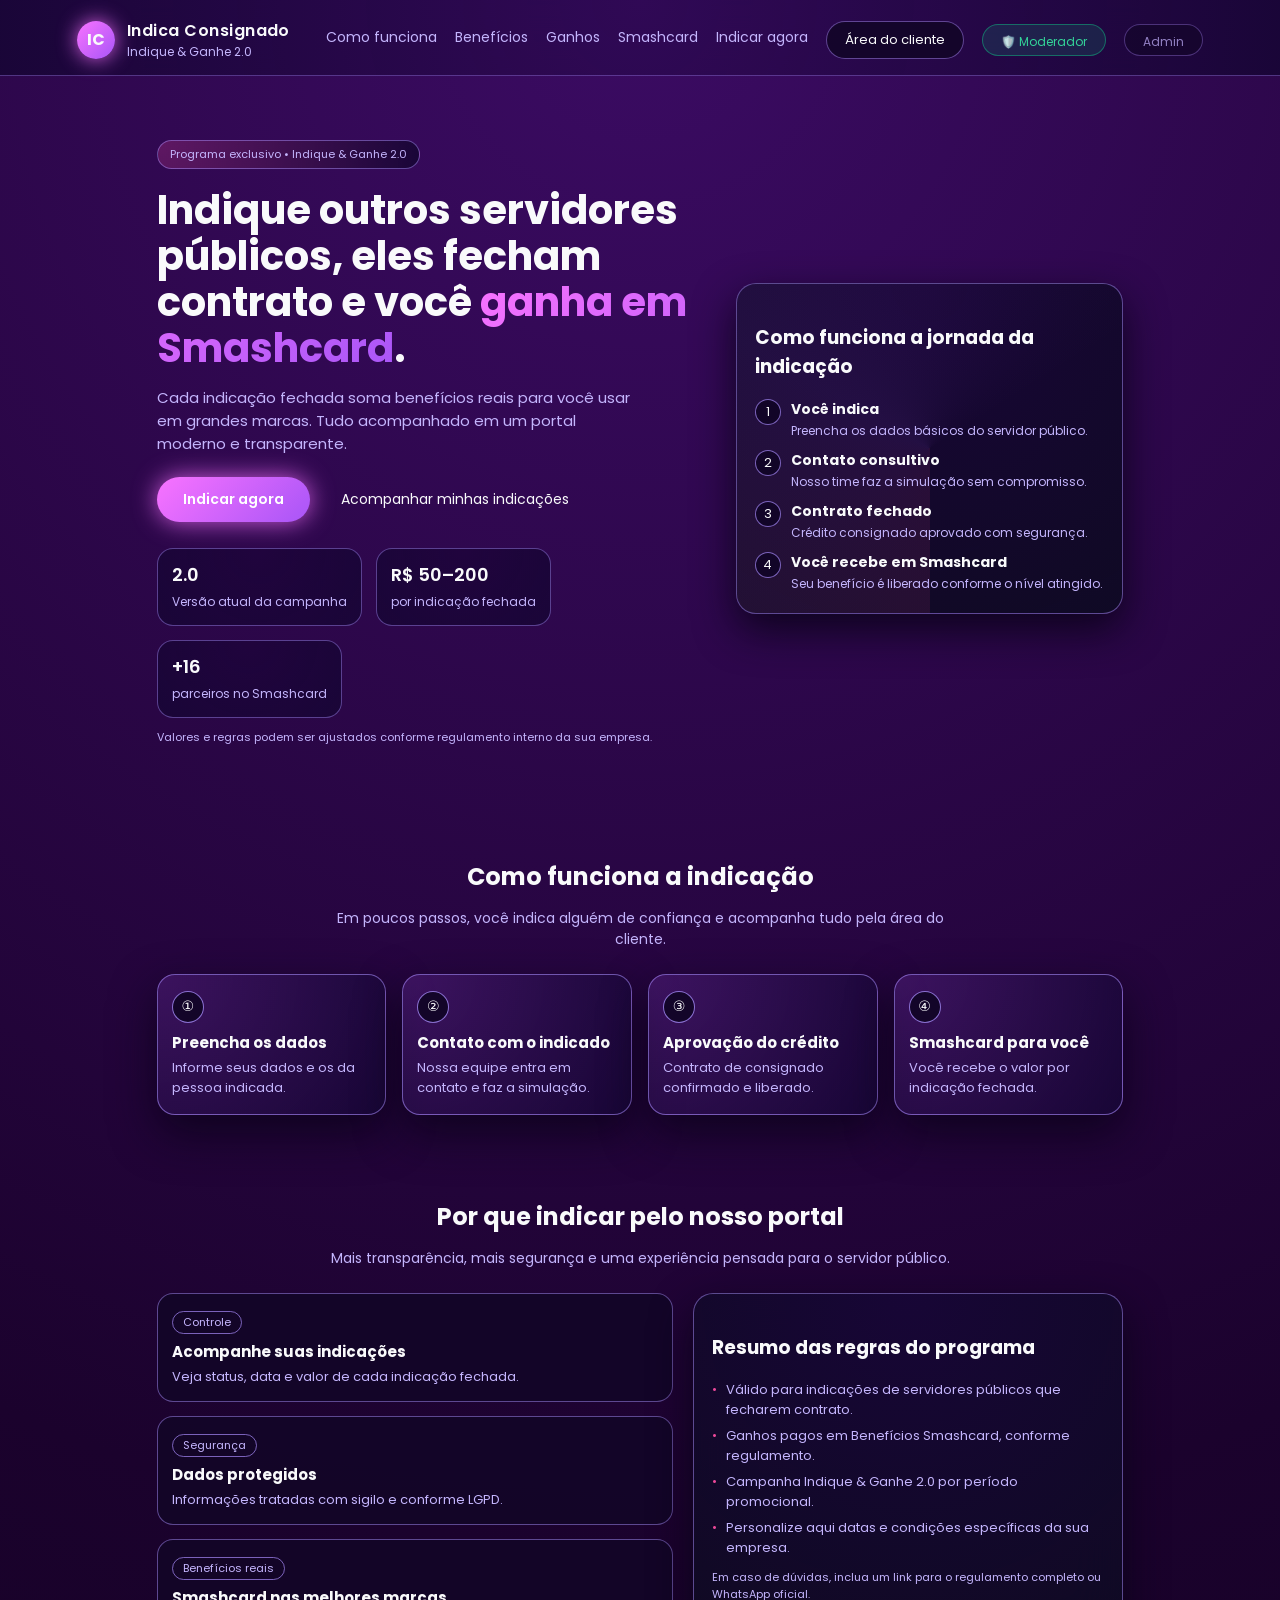
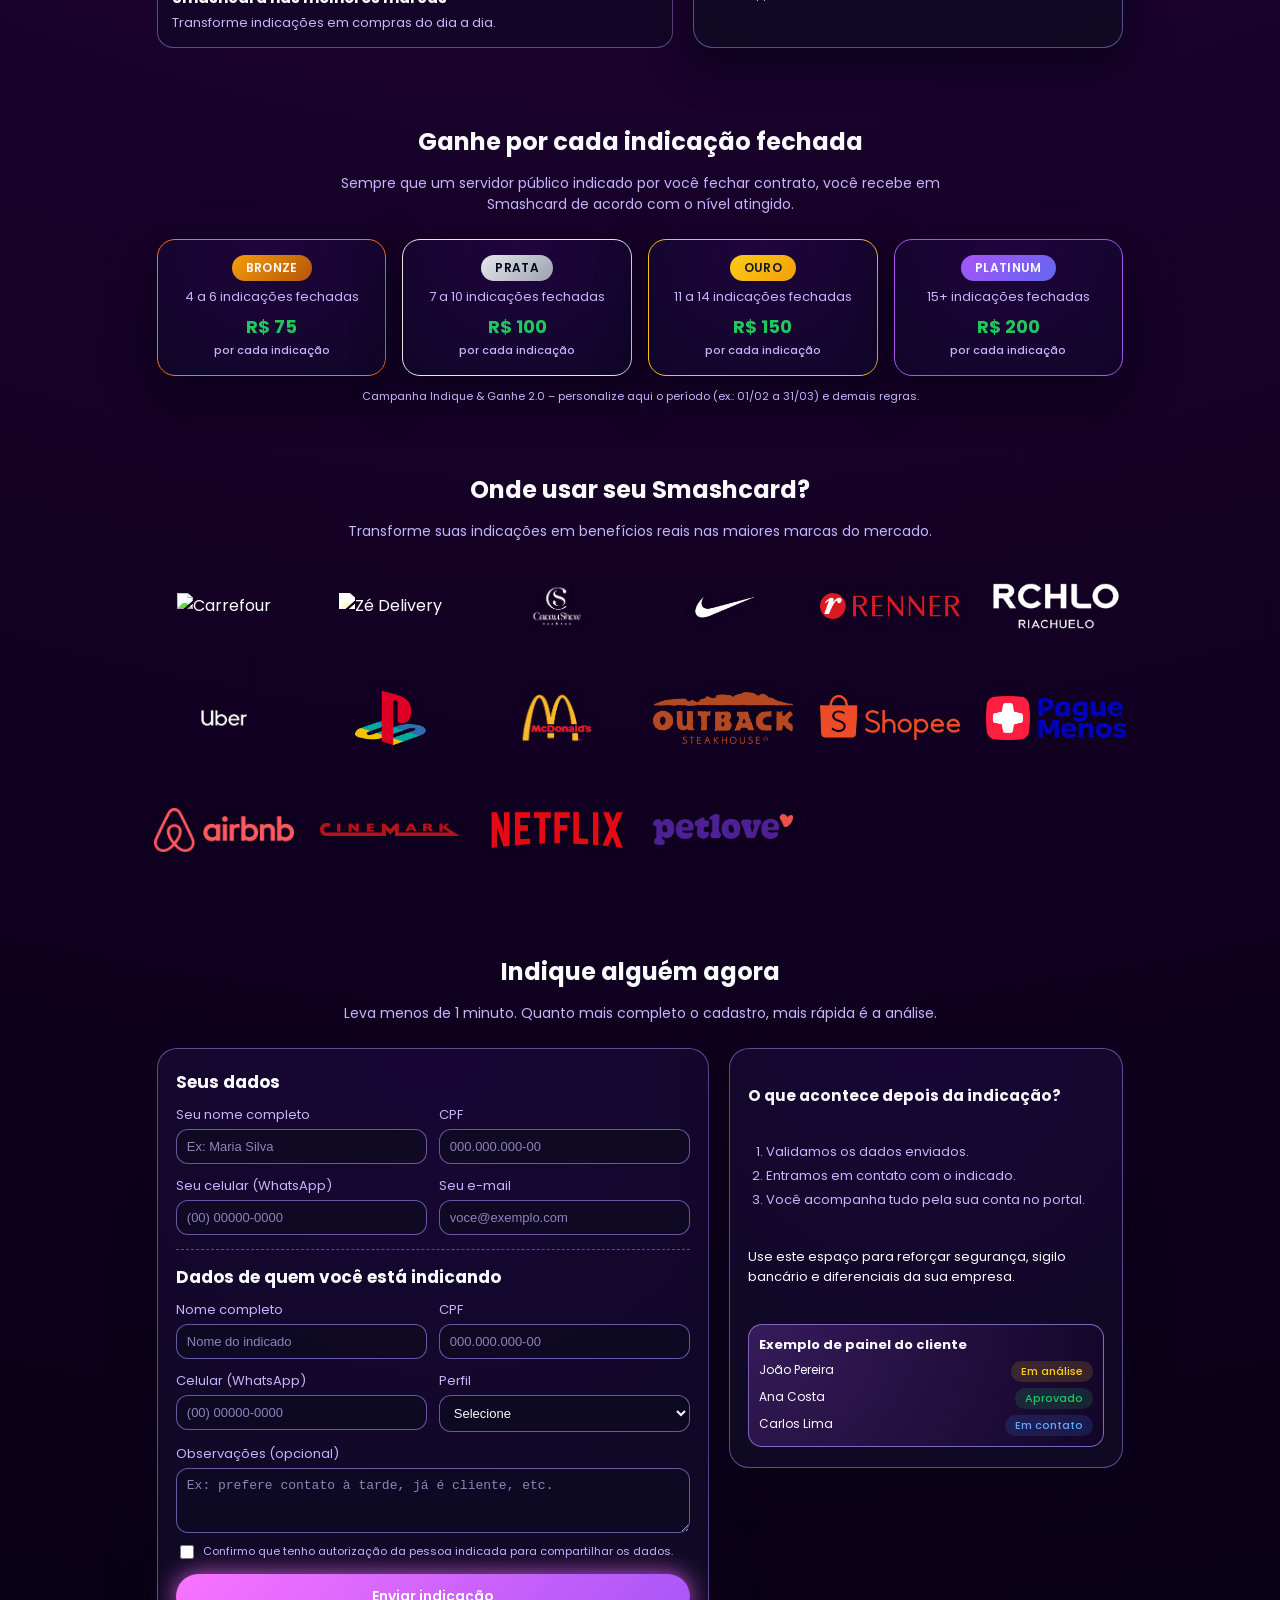
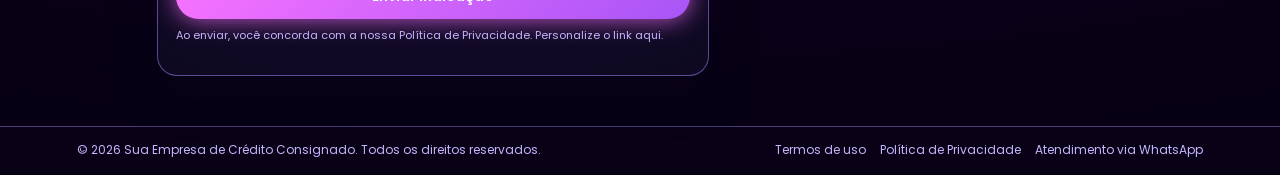
==== commit 2fb44aba: "paginas" ====
--- a/index.html
+++ b/index.html
@@ -9,6 +9,7 @@
   <link rel="preconnect" href="https://fonts.googleapis.com">
   <link rel="preconnect" href="https://fonts.gstatic.com" crossorigin>
   <link href="https://fonts.googleapis.com/css2?family=Poppins:wght@300;400;500;600;700&display=swap" rel="stylesheet">
+  <script src="login-redirect.js"></script>
 </head>
 <body>
   <!-- Background animado -->
@@ -70,7 +71,7 @@
             <span class="metric-label">Versão atual da campanha</span>
           </div>
           <div class="metric-card">
-            <span class="metric-number">R$ 75–200</span>
+            <span class="metric-number">R$ 50–200</span>
             <span class="metric-label">por indicação fechada</span>
           </div>
           <div class="metric-card">
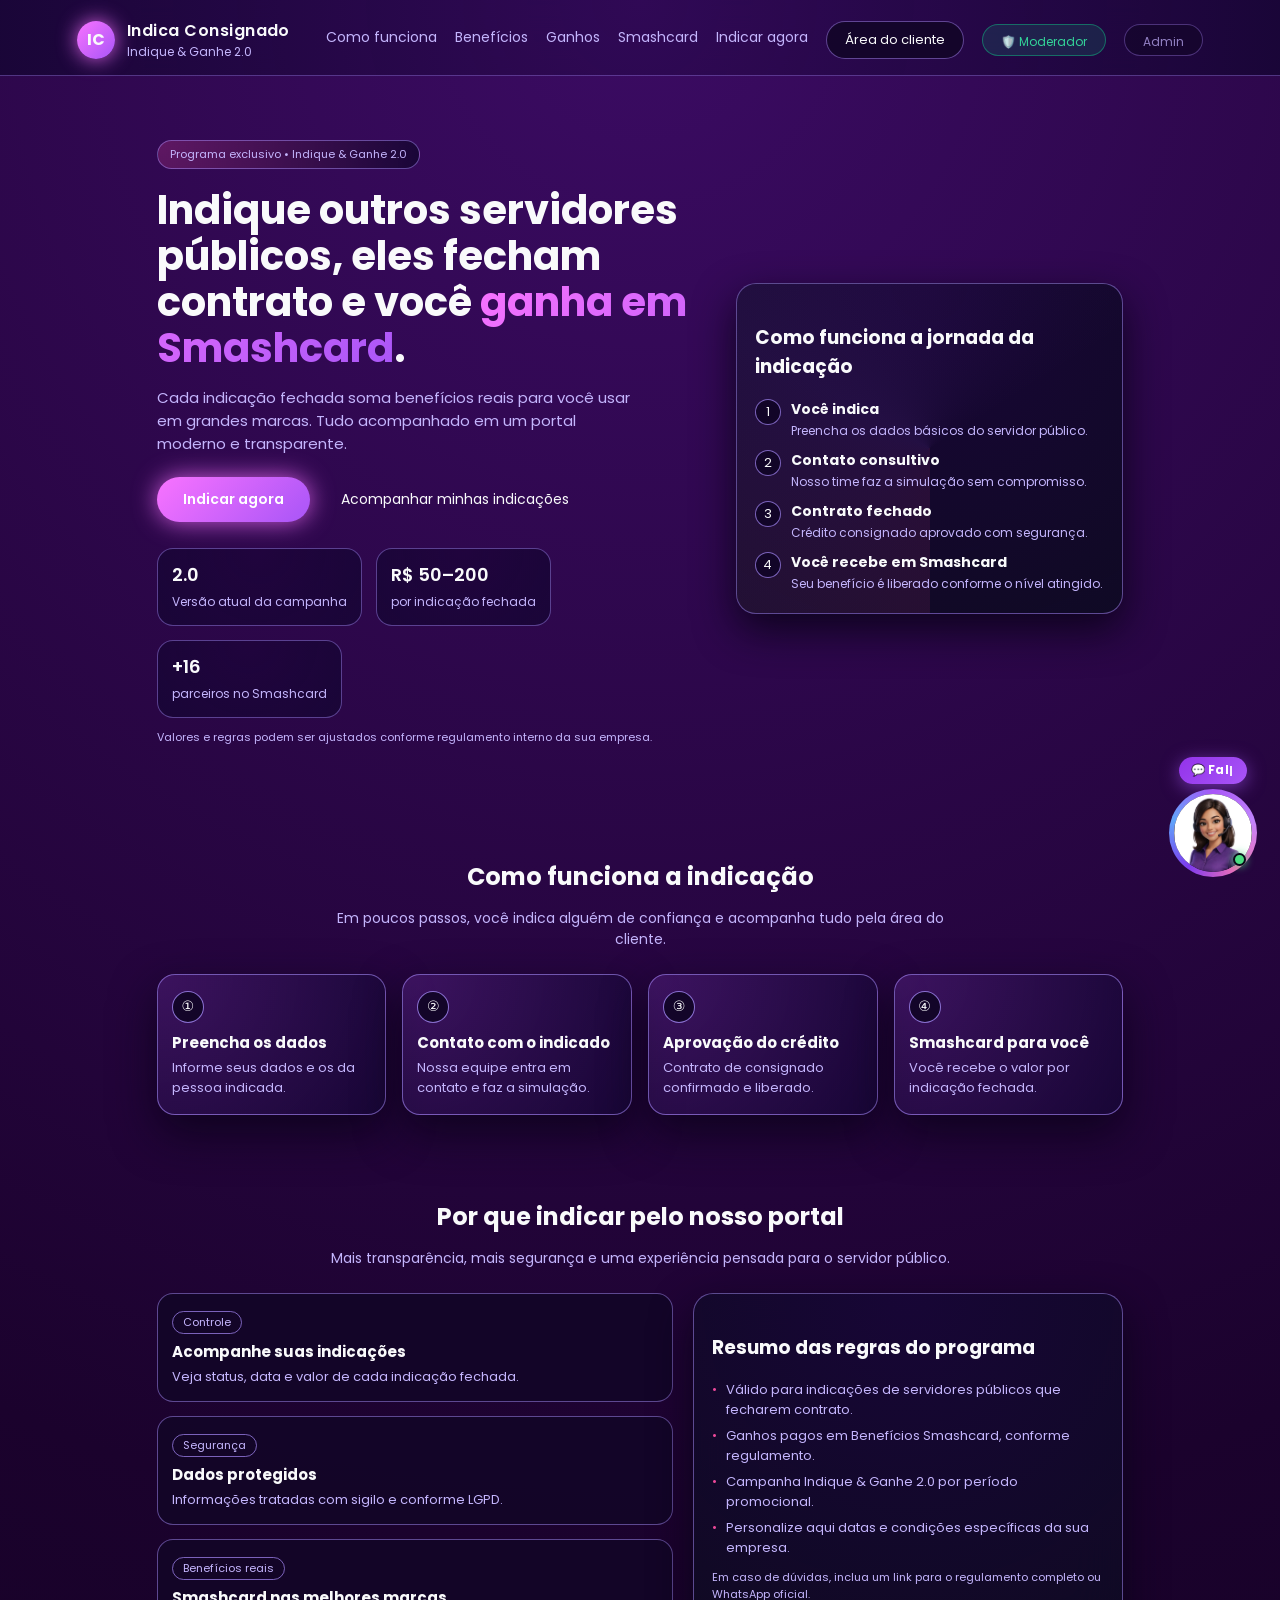
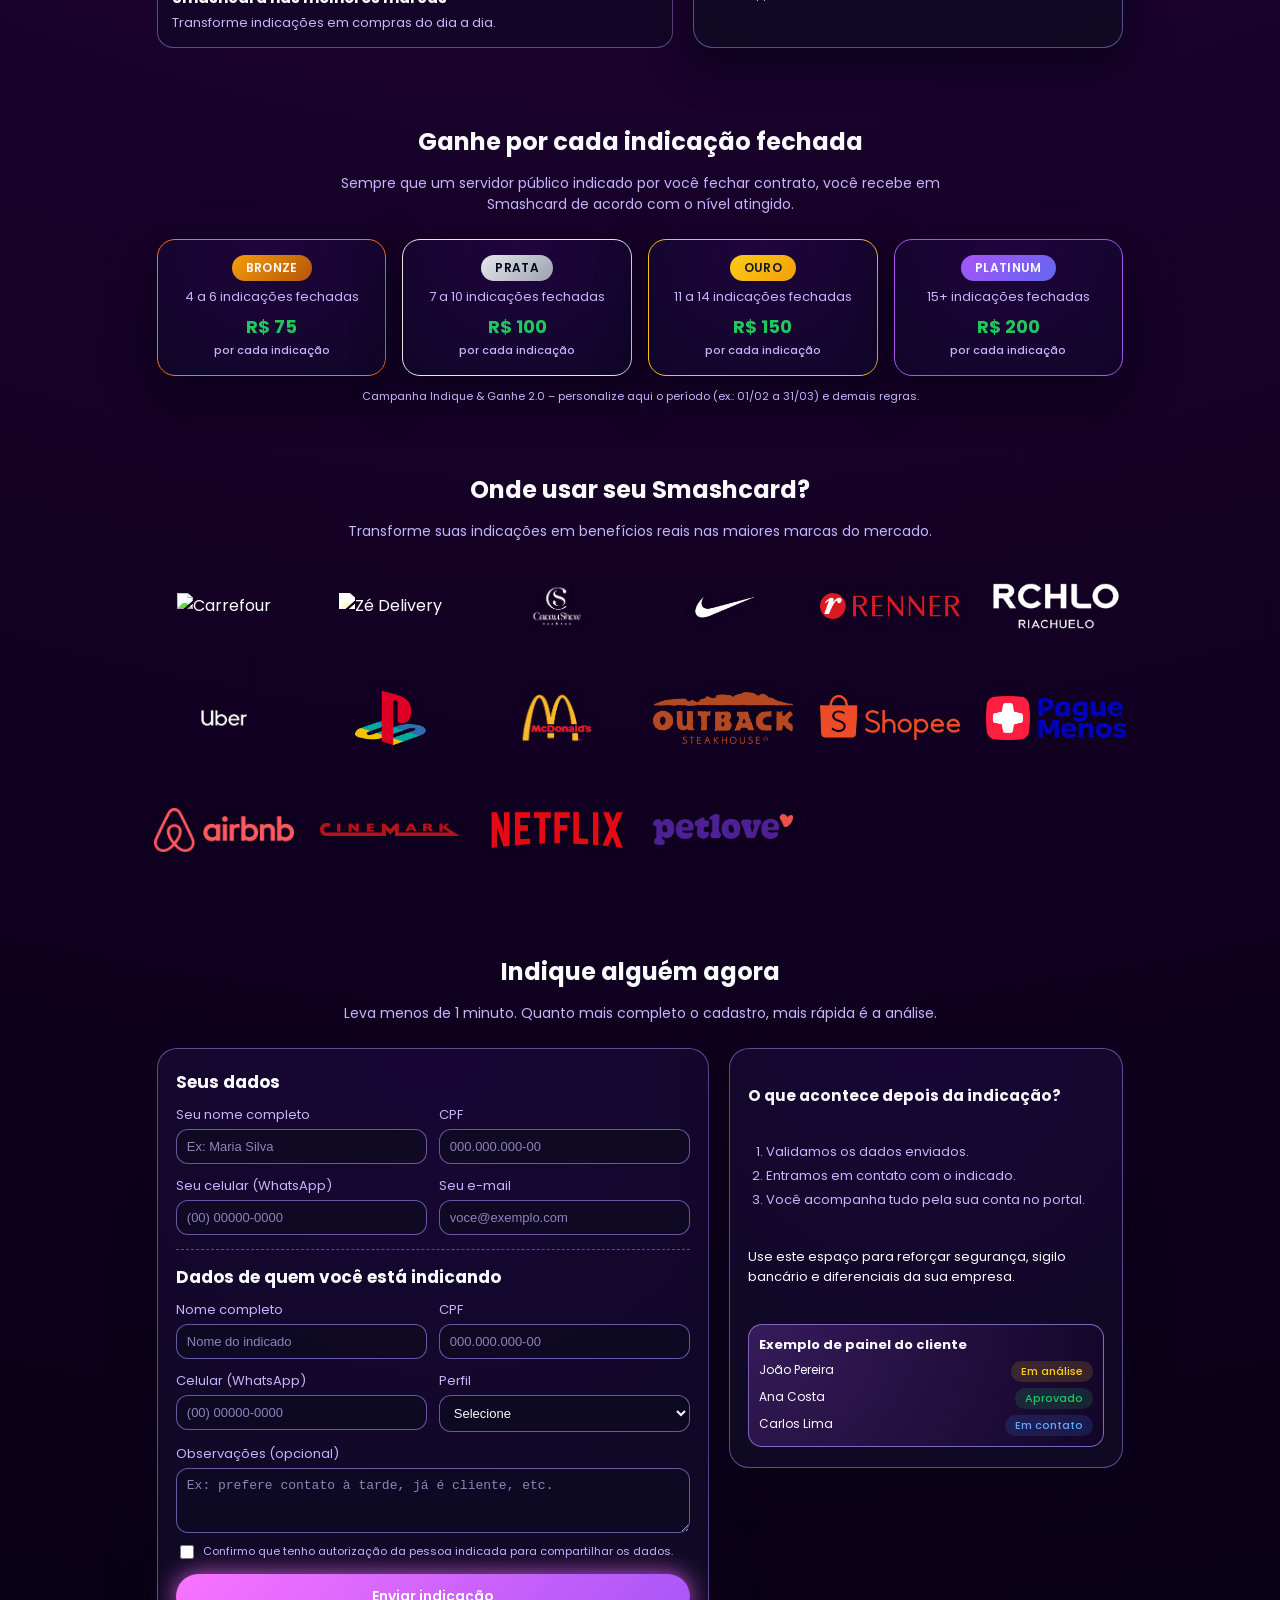
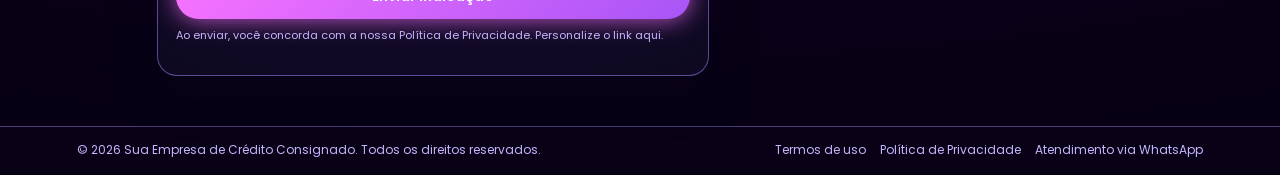
==== commit 6f4bb35c: "add stella assistente virtual" ====
--- a/index.html
+++ b/index.html
@@ -9,7 +9,6 @@
   <link rel="preconnect" href="https://fonts.googleapis.com">
   <link rel="preconnect" href="https://fonts.gstatic.com" crossorigin>
   <link href="https://fonts.googleapis.com/css2?family=Poppins:wght@300;400;500;600;700&display=swap" rel="stylesheet">
-  <script src="login-redirect.js"></script>
 </head>
 <body>
   <!-- Background animado -->
@@ -389,9 +388,17 @@
         </p>
 
         <!-- TABS: Login / Criar Conta -->
+        <!-- A aba "Criar conta" fica oculta por padrão; só aparece com ?ref= válido -->
         <div class="auth-tabs-client">
           <button class="auth-tab-client active" data-tab="login">Entrar</button>
-          <button class="auth-tab-client" data-tab="signup">Criar conta</button>
+          <button class="auth-tab-client" data-tab="signup" id="tab-signup" style="display:none;">Criar conta</button>
+        </div>
+
+        <!-- Mensagem exibida quando o cadastro é bloqueado (sem link válido) -->
+        <div id="signup-blocked-msg" style="display:none; background:rgba(251,113,133,.08); border:1px solid rgba(251,113,133,.3); border-radius:12px; padding:16px; margin-top:16px; font-size:13px; color:#fb7185; line-height:1.7;">
+          🔒 <strong>Cadastro restrito.</strong><br>
+          Para criar sua conta como Indiquer, você precisa acessar pelo link exclusivo fornecido pelo seu <strong>Moderador</strong>.<br><br>
+          Já tem conta? Faça login normalmente.
         </div>
 
         <!-- LOGIN FORM -->
@@ -415,7 +422,7 @@
           <p class="auth-error" id="client-login-error"></p>
         </form>
 
-        <!-- SIGNUP FORM (for Indiquers & Indicados) -->
+        <!-- SIGNUP FORM (only accessible via valid ?ref= link) -->
         <form id="client-signup-form" class="login-form" style="display:none;">
           <div class="floating-field">
             <input type="text" id="client-signup-name" required placeholder=" " />
@@ -654,56 +661,43 @@
   /* ═══════════════════════════════════════════════════════════════
      INDICA CONSIGNADO - SCRIPT PRINCIPAL
      Sistema de cadeia de indicação: Moderador → Indiquer → Indicado
-     
+
      Código de rastreio:
      - Moderador: 2 chars (ex: "AB")
      - Indiquer:  4 chars = 2 mod + 2 random (ex: "ABXY")
      - Indicado:  6 chars = 2 mod + 2 indiquer + 2 random (ex: "ABXYZW")
-     
-     Assim, de qualquer código é possível rastrear a cadeia completa.
+
+     Regra de cadastro:
+     - SEM ?ref=        → cadastro bloqueado (somente admin/mod cadastra)
+     - ?ref=XX  (2chr)  → validado contra tabela "moderators"
+     - ?ref=XXXX (4chr) → validado contra tabela "referrers" role=indiquer
+     - ?ref=XXXXXX(6chr)→ validado pelo código pai (4 primeiros chars)
   ═══════════════════════════════════════════════════════════════ */
 
   const sb = window.supabaseClient;
 
   // ── URL Params ───────────────────────────────────────────────
   const urlParams = new URLSearchParams(window.location.search);
-  const paramRef  = urlParams.get("ref");  // código de quem compartilhou o link
-
-  /* 
-    Lógica do ?ref= :
-    - ref com 2 chars → veio de um moderador  → quem criar conta aqui será INDIQUER
-    - ref com 4 chars → veio de um indiquer   → quem criar conta aqui será INDICADO
-    - ref com 6 chars → veio de um indicado   → quem criar conta aqui será INDICADO (sub-rede)
-    - sem ref         → cadastro avulso (sem vínculo)
-  */
+  const paramRef  = urlParams.get("ref");
+
+  // ── Estado da validação do ref ───────────────────────────────
+  // Será true apenas se o ?ref= existir e pertencer a um código real no banco
+  let _refValid = false;
 
   // ── Helpers ──────────────────────────────────────────────────
   function genChars(n) {
-    const chars = "ABCDEFGHJKLMNPQRSTUVWXYZ23456789"; // sem I,O,0,1 para evitar confusão
+    const chars = "ABCDEFGHJKLMNPQRSTUVWXYZ23456789";
     let r = "";
     for (let i = 0; i < n; i++) r += chars[Math.floor(Math.random() * chars.length)];
     return r;
   }
 
   function buildCode(refCode) {
-    if (!refCode) {
-      // Sem ref = cadastro avulso, gera 4 chars (tratado como indiquer "órfão")
-      return genChars(4);
-    }
+    if (!refCode) return genChars(4);
     const len = refCode.length;
-    if (len === 2) {
-      // Veio de moderador → será indiquer → código = 2 mod + 2 random = 4 chars
-      return refCode + genChars(2);
-    }
-    if (len === 4) {
-      // Veio de indiquer → será indicado → código = 4 do indiquer + 2 random = 6 chars
-      return refCode + genChars(2);
-    }
-    if (len === 6) {
-      // Veio de indicado → será indicado sub → código = primeiros 4 (mod+indiquer) + 2 random = 6 chars
-      // Mantém rastreio ao moderador e indiquer original
-      return refCode.substring(0, 4) + genChars(2);
-    }
+    if (len === 2) return refCode + genChars(2);
+    if (len === 4) return refCode + genChars(2);
+    if (len === 6) return refCode.substring(0, 4) + genChars(2);
     return genChars(4);
   }
 
@@ -744,13 +738,65 @@
   document.getElementById("year").textContent = new Date().getFullYear();
 
   // ══════════════════════════════════════════════════════════════
+  //  VALIDAÇÃO DO ?ref= — checa o banco antes de liberar signup
+  // ══════════════════════════════════════════════════════════════
+  async function validateRef() {
+    if (!paramRef) return false;
+    const code = paramRef.toUpperCase();
+    const len  = code.length;
+
+    if (len === 2) {
+      // Veio de moderador — verifica na tabela moderators
+      const { data } = await sb.from("moderators")
+        .select("id")
+        .eq("code", code)
+        .maybeSingle();
+      return !!data;
+    }
+
+    if (len === 4) {
+      // Veio de indiquer — verifica na tabela referrers com role=indiquer
+      const { data } = await sb.from("referrers")
+        .select("id")
+        .eq("code", code)
+        .eq("role", "indiquer")
+        .maybeSingle();
+      return !!data;
+    }
+
+    if (len === 6) {
+      // Veio de indicado — valida pelo código pai (4 primeiros chars = indiquer)
+      const parentCode = code.substring(0, 4);
+      const { data } = await sb.from("referrers")
+        .select("id")
+        .eq("code", parentCode)
+        .maybeSingle();
+      return !!data;
+    }
+
+    return false;
+  }
+
+  // ══════════════════════════════════════════════════════════════
   //  LOGIN MODAL LOGIC
   // ══════════════════════════════════════════════════════════════
   const loginOverlay = document.getElementById("login-overlay");
 
   function openLoginModal(tab = "login") {
     loginOverlay.style.display = "flex";
-    switchClientTab(tab);
+
+    // Só exibe aba "Criar conta" se o ref for válido
+    const signupTab = document.getElementById("tab-signup");
+    if (signupTab) signupTab.style.display = _refValid ? "" : "none";
+
+    // Se signup não está disponível, força aba de login
+    switchClientTab(_refValid ? tab : "login");
+
+    // Exibe aviso de bloqueio se tentar acessar sem ref
+    const blockedMsg = document.getElementById("signup-blocked-msg");
+    if (blockedMsg) {
+      blockedMsg.style.display = (!_refValid && tab === "signup") ? "block" : "none";
+    }
   }
 
   function closeLoginModal() {
@@ -769,29 +815,25 @@
 
   function switchClientTab(tab) {
     document.querySelectorAll(".auth-tab-client").forEach(b => b.classList.toggle("active", b.dataset.tab === tab));
-    document.getElementById("login-form").style.display = tab === "login" ? "block" : "none";
-    document.getElementById("client-signup-form").style.display = tab === "signup" ? "block" : "none";
-    document.getElementById("client-login-error").textContent = "";
-    document.getElementById("client-signup-error").textContent = "";
-
-    // Show context info if user came from a referral link
-    if (tab === "signup" && paramRef) {
+    document.getElementById("login-form").style.display           = tab === "login"  ? "block" : "none";
+    document.getElementById("client-signup-form").style.display   = tab === "signup" ? "block" : "none";
+    document.getElementById("client-login-error").textContent     = "";
+    document.getElementById("client-signup-error").textContent    = "";
+    document.getElementById("signup-blocked-msg").style.display   = "none";
+
+    // Mostra contexto do convite ao abrir signup
+    if (tab === "signup" && paramRef && _refValid) {
       const info = document.getElementById("signup-context-info");
-      const len = paramRef.length;
+      const len  = paramRef.length;
       let msg = "";
-      if (len === 2) msg = `Você foi convidado por um moderador (código: ${paramRef}). Ao criar sua conta, você será um <strong>Indiquer</strong> e receberá seu próprio link de indicação.`;
-      else if (len === 4) msg = `Você foi convidado por um indiquer (código: ${paramRef}). Ao criar sua conta, você será um <strong>Indicado</strong> e também poderá indicar outras pessoas.`;
-      else if (len === 6) msg = `Você foi convidado (código: ${paramRef}). Ao criar sua conta, você também poderá indicar outras pessoas.`;
+      if (len === 2) msg = `Você foi convidado por um moderador (código: <strong>${paramRef}</strong>). Ao criar sua conta, você será um <strong>Indiquer</strong> e receberá seu próprio link de indicação.`;
+      else if (len === 4) msg = `Você foi convidado por um indiquer (código: <strong>${paramRef}</strong>). Ao criar sua conta, você será um <strong>Indicado</strong> e também poderá indicar outras pessoas.`;
+      else if (len === 6) msg = `Você foi convidado (código: <strong>${paramRef}</strong>). Ao criar sua conta, você também poderá indicar outras pessoas.`;
       if (msg) {
         info.innerHTML = `<div style="background:rgba(16,185,129,.1);border:1px solid rgba(16,185,129,.3);border-radius:10px;padding:12px 14px;margin-bottom:14px;font-size:12px;color:#34d399;line-height:1.6;">${msg}</div>`;
         info.style.display = "block";
       }
     }
-  }
-
-  // If user arrived with ?ref=, auto-open signup
-  if (paramRef) {
-    setTimeout(() => openLoginModal("signup"), 800);
   }
 
   // ── Toggle password ──────────────────────────────────────────
@@ -803,6 +845,39 @@
   });
 
   // ══════════════════════════════════════════════════════════════
+  //  INICIALIZAÇÃO: valida ref e libera/bloqueia signup
+  // ══════════════════════════════════════════════════════════════
+  (async () => {
+    // Primeiro checa sessão ativa — redireciona se já logado
+    const { data: sessionData } = await sb.auth.getSession();
+    if (sessionData?.session?.user) {
+      window.location.href = "dashboard.html";
+      return;
+    }
+
+    if (paramRef) {
+      _refValid = await validateRef();
+
+      if (_refValid) {
+        // Link legítimo → mostra aba e abre signup automaticamente
+        document.getElementById("tab-signup").style.display = "";
+        setTimeout(() => openLoginModal("signup"), 800);
+      } else {
+        // Link inválido → abre modal de login com aviso
+        setTimeout(() => {
+          openLoginModal("login");
+          const blockedMsg = document.getElementById("signup-blocked-msg");
+          blockedMsg.innerHTML = `🚫 <strong>Link inválido ou expirado.</strong><br>
+            O código <code style="background:rgba(251,113,133,.15);padding:1px 5px;border-radius:4px;">${paramRef}</code>
+            não foi encontrado.<br>Peça um novo link ao seu Moderador.`;
+          blockedMsg.style.display = "block";
+        }, 600);
+      }
+    }
+    // Sem ?ref= → nada acontece, aba de signup permanece oculta
+  })();
+
+  // ══════════════════════════════════════════════════════════════
   //  CLIENT LOGIN
   // ══════════════════════════════════════════════════════════════
   document.getElementById("login-form")?.addEventListener("submit", async (e) => {
@@ -824,17 +899,26 @@
   });
 
   // ══════════════════════════════════════════════════════════════
-  //  CLIENT SIGNUP (Indiquer / Indicado)
+  //  CLIENT SIGNUP — bloqueado sem ?ref= válido
   // ══════════════════════════════════════════════════════════════
   document.getElementById("client-signup-form")?.addEventListener("submit", async (e) => {
     e.preventDefault();
+    const errEl = document.getElementById("client-signup-error");
+    errEl.textContent = "";
+
+    // ── BLOQUEIO DE SEGURANÇA ─────────────────────────────────
+    // Impede cadastro mesmo que alguém manipule o DOM manualmente
+    if (!paramRef || !_refValid) {
+      errEl.textContent = "Cadastro não permitido. Acesse pelo link do seu Moderador.";
+      return;
+    }
+    // ─────────────────────────────────────────────────────────
+
     const name  = document.getElementById("client-signup-name").value.trim();
     const cpf   = document.getElementById("client-signup-cpf").value.trim();
     const phone = document.getElementById("client-signup-phone").value.trim();
     const email = document.getElementById("client-signup-email").value.trim();
     const pass  = document.getElementById("client-signup-password").value;
-    const errEl = document.getElementById("client-signup-error");
-    errEl.textContent = "";
 
     if (!name || !cpf || !phone || !email || !pass) {
       errEl.textContent = "Preencha todos os campos."; return;
@@ -843,14 +927,12 @@
       errEl.textContent = "A senha deve ter ao menos 6 caracteres."; return;
     }
 
-    // Generate the referral code for this new user
     const newCode = buildCode(paramRef || null);
-    const role = getRoleFromCode(newCode);
+    const role    = getRoleFromCode(newCode);
     const modCode = getModCodeFromCode(newCode);
-    const indiquerCode = getIndiquerCodeFromCode(newCode);
 
     try {
-      // 1. Create Supabase auth user
+      // 1. Cria usuário no Supabase Auth
       const { data: authData, error: authErr } = await sb.auth.signUp({
         email, password: pass,
         options: { data: { name } }
@@ -858,21 +940,21 @@
       if (authErr) throw authErr;
       if (!authData.user) throw new Error("Erro ao criar conta. Tente novamente.");
 
-      // 2. Find moderator_id from mod code
+      // 2. Busca moderator_id pelo código do moderador
       let moderatorId = null;
       if (modCode) {
         const { data: modRow } = await sb.from("moderators").select("id").eq("code", modCode).maybeSingle();
         if (modRow) moderatorId = modRow.id;
       }
 
-      // 3. Find parent referrer (who shared the link) from the full ref code
+      // 3. Busca o referrer pai (quem compartilhou o link)
       let parentReferrerId = null;
       if (paramRef) {
         const { data: parentRow } = await sb.from("referrers").select("id").eq("code", paramRef).maybeSingle();
         if (parentRow) parentReferrerId = parentRow.id;
       }
 
-      // 4. Insert into referrers table
+      // 4. Insere na tabela referrers
       const { error: insertErr } = await sb.from("referrers").insert({
         user_id: authData.user.id,
         name,
@@ -880,14 +962,14 @@
         phone,
         email,
         code: newCode,
-        role, // "indiquer" or "indicado"
+        role,
         moderator_id: moderatorId,
         parent_referrer_id: parentReferrerId,
         ref_origin: paramRef || null
       });
       if (insertErr) throw insertErr;
 
-      // 5. Auto-login
+      // 5. Auto-login após cadastro
       const { data: loginData, error: loginErr } = await sb.auth.signInWithPassword({ email, password: pass });
       if (loginErr) throw loginErr;
 
@@ -905,41 +987,8 @@
   let currentClient = null;
 
   async function loadClientDashboard(user) {
-    // Find referrer record
-    const { data: referrer } = await sb.from("referrers")
-      .select("*")
-      .eq("email", user.email)
-      .maybeSingle();
-
-    if (!referrer) {
-      // Maybe this is a legacy user without referrer record
-      // Allow them to still see dashboard but no share link
-      currentClient = { name: user.user_metadata?.name || "Usuário", email: user.email };
-    } else {
-      currentClient = referrer;
-    }
-
-    // Close login modal, open dashboard
     closeLoginModal();
-    document.getElementById("dashboard-overlay").style.display = "block";
-
-    // Update header
-    document.querySelector(".dashboard-title h1").textContent = `Olá, ${(currentClient.name || "").split(" ")[0]}!`;
-
-    // Show share link card if user has a code
-    if (currentClient.code) {
-      const shareCard = document.getElementById("user-share-card");
-      shareCard.style.display = "block";
-      const base = window.location.origin + window.location.pathname.replace(/[^/]*$/, "") + "index.html";
-      const shareLink = `${base}?ref=${currentClient.code}`;
-      document.getElementById("user-share-link").value = shareLink;
-      document.getElementById("user-code-pill").textContent = `Código: ${currentClient.code}`;
-      document.getElementById("user-role-pill").textContent = currentClient.role || "indiquer";
-      document.getElementById("user-role-pill").className = "share-role-pill role-" + (currentClient.role || "indiquer");
-    }
-
-    // Load referrals made BY this user
-    await refreshClientData();
+    window.location.href = "dashboard.html";
   }
 
   async function refreshClientData() {
@@ -950,15 +999,14 @@
       .eq("referrer_id", currentClient.id)
       .order("created_at", { ascending: false });
 
-    const refs = referrals || [];
+    const refs     = referrals || [];
     const approved = refs.filter(r => r.status === "aprovado" || r.status === "approved");
     const pending  = refs.filter(r => r.status === "em_analise" || r.status === "pending");
 
-    document.getElementById("total-indicacoes").textContent = refs.length;
+    document.getElementById("total-indicacoes").textContent    = refs.length;
     document.getElementById("indicacoes-aprovadas").textContent = approved.length;
-    document.getElementById("indicacoes-analise").textContent = pending.length;
-
-    // Calculate earnings
+    document.getElementById("indicacoes-analise").textContent   = pending.length;
+
     const TIERS = [
       { min: 1, max: 3, reward: 50 }, { min: 4, max: 6, reward: 75 },
       { min: 7, max: 10, reward: 100 }, { min: 11, max: 14, reward: 150 },
@@ -969,14 +1017,13 @@
     for (let i = 1; i <= approved.length; i++) totalEarnings += rewardByPos(i);
     document.getElementById("ganhos-totais").textContent = fmt(totalEarnings);
 
-    // Nível
     const ap = approved.length;
     let nivelLabel, nivelClass, nivelDesc, nivelValor;
     if (ap >= 15)      { nivelLabel = "PLATINUM"; nivelClass = "platinum"; nivelDesc = "15+ indicações fechadas"; nivelValor = "R$ 200"; }
-    else if (ap >= 11) { nivelLabel = "OURO";     nivelClass = "ouro";     nivelDesc = "11 a 14 indicações";       nivelValor = "R$ 150"; }
-    else if (ap >= 7)  { nivelLabel = "PRATA";    nivelClass = "prata";    nivelDesc = "7 a 10 indicações";        nivelValor = "R$ 100"; }
-    else if (ap >= 4)  { nivelLabel = "BRONZE";   nivelClass = "bronze";   nivelDesc = "4 a 6 indicações";         nivelValor = "R$ 75";  }
-    else               { nivelLabel = "INICIANTE"; nivelClass = "bronze";  nivelDesc = "0 a 3 indicações";         nivelValor = "R$ 50";  }
+    else if (ap >= 11) { nivelLabel = "OURO";     nivelClass = "ouro";     nivelDesc = "11 a 14 indicações";      nivelValor = "R$ 150"; }
+    else if (ap >= 7)  { nivelLabel = "PRATA";    nivelClass = "prata";    nivelDesc = "7 a 10 indicações";       nivelValor = "R$ 100"; }
+    else if (ap >= 4)  { nivelLabel = "BRONZE";   nivelClass = "bronze";   nivelDesc = "4 a 6 indicações";        nivelValor = "R$ 75";  }
+    else               { nivelLabel = "INICIANTE"; nivelClass = "bronze";  nivelDesc = "0 a 3 indicações";        nivelValor = "R$ 50";  }
 
     const nivelCard = document.getElementById("nivel-atual");
     nivelCard.innerHTML = `
@@ -985,15 +1032,13 @@
       <p class="nivel-valor">${nivelValor} por cada indicação</p>
     `;
 
-    // Progress bar
     const nextThresholds = [4, 7, 11, 15];
-    const nextTarget = nextThresholds.find(t => t > ap) || ap;
-    const prevTarget = [...nextThresholds].reverse().find(t => t <= ap) || 0;
+    const nextTarget  = nextThresholds.find(t => t > ap) || ap;
+    const prevTarget  = [...nextThresholds].reverse().find(t => t <= ap) || 0;
     const pct = nextTarget > prevTarget ? Math.min(100, ((ap - prevTarget) / (nextTarget - prevTarget)) * 100) : 100;
     document.getElementById("progress-fill").style.width = pct + "%";
     document.getElementById("progress-text").textContent = `${ap} de ${nextTarget} indicações aprovadas`;
 
-    // Table
     const tbody = document.getElementById("indicacoes-tbody");
     if (!refs.length) {
       tbody.innerHTML = '<tr class="empty-state"><td colspan="5">Nenhuma indicação realizada ainda</td></tr>';
@@ -1001,12 +1046,12 @@
       tbody.innerHTML = refs.map(r => {
         const cl = r.indicated_clients || {};
         const statusMap = {
-          em_analise: { label: "Em análise", cls: "status-pending" },
-          em_contato: { label: "Em contato", cls: "status-contact" },
+          em_analise: { label: "Em análise", cls: "status-pending"  },
+          em_contato: { label: "Em contato", cls: "status-contact"  },
           aprovado:   { label: "Aprovado",   cls: "status-approved" },
           approved:   { label: "Aprovado",   cls: "status-approved" },
           reprovado:  { label: "Reprovado",  cls: "status-rejected" },
-          pending:    { label: "Em análise", cls: "status-pending" },
+          pending:    { label: "Em análise", cls: "status-pending"  },
         };
         const st = statusMap[r.status] || { label: r.status || "-", cls: "" };
         return `<tr>
@@ -1019,25 +1064,20 @@
       }).join("");
     }
 
-    // Load network (sub-referrers who used this user's code)
     await loadRedeIndicados();
   }
 
   async function loadRedeIndicados() {
     if (!currentClient?.code) return;
     const section = document.getElementById("rede-section");
-    const list = document.getElementById("rede-list");
-
-    // Find referrers whose ref_origin matches currentClient's code
+    const list    = document.getElementById("rede-list");
+
     const { data: subRefs } = await sb.from("referrers")
       .select("id, name, code, role, created_at")
       .eq("ref_origin", currentClient.code)
       .order("created_at", { ascending: false });
 
-    if (!subRefs || !subRefs.length) {
-      section.style.display = "none";
-      return;
-    }
+    if (!subRefs || !subRefs.length) { section.style.display = "none"; return; }
 
     section.style.display = "block";
     list.innerHTML = subRefs.map(r => `
@@ -1074,7 +1114,6 @@
     btn.addEventListener("click", () => {
       document.querySelectorAll(".indicacoes-filters .filter-btn").forEach(b => b.classList.remove("active"));
       btn.classList.add("active");
-      // TODO: implement filter logic
     });
   });
 
@@ -1101,12 +1140,10 @@
     }
 
     try {
-      // 1. Upsert referrer (if logged in, use their ID; otherwise create/find)
       let referrerId;
       if (currentClient?.id) {
         referrerId = currentClient.id;
       } else {
-        // Check if referrer already exists by CPF
         const { data: existing } = await sb.from("referrers")
           .select("id")
           .eq("cpf", referrerDoc)
@@ -1115,7 +1152,6 @@
         if (existing) {
           referrerId = existing.id;
         } else {
-          // Determine moderator from URL param
           let moderatorId = null;
           const modCode = paramRef ? paramRef.substring(0, 2) : null;
           if (modCode) {
@@ -1139,7 +1175,6 @@
         }
       }
 
-      // 2. Insert indicated client
       const { data: newClient, error: clientErr } = await sb.from("indicated_clients").insert({
         name: indicatedName,
         cpf: indicatedDoc,
@@ -1148,7 +1183,6 @@
       }).select("id").single();
       if (clientErr) throw clientErr;
 
-      // 3. Insert referral
       const { error: referralErr } = await sb.from("referrals").insert({
         referrer_id: referrerId,
         indicated_client_id: newClient.id,
@@ -1157,7 +1191,6 @@
       });
       if (referralErr) throw referralErr;
 
-      // 4. Show thank you
       document.getElementById("thankyou-overlay").style.display = "flex";
       document.getElementById("referral-form").reset();
 
@@ -1171,18 +1204,8 @@
   document.getElementById("thankyou-close")?.addEventListener("click", () => {
     document.getElementById("thankyou-overlay").style.display = "none";
   });
-
-  // ══════════════════════════════════════════════════════════════
-  //  AUTO-LOGIN ON PAGE LOAD
-  // ══════════════════════════════════════════════════════════════
-  (async () => {
-    const { data } = await sb.auth.getSession();
-    const user = data?.session?.user;
-    if (user) {
-      try { await loadClientDashboard(user); }
-      catch (e) { console.log("No client record found, showing landing page."); }
-    }
-  })();
   </script>
+  <!-- ── Assistente Virtual Stella ─────────────────────────── -->
+  <script src="stella-widget.js"></script>
 </body>
 </html>
--- a/style.css
+++ b/style.css
@@ -223,7 +223,7 @@
 .smashcard-logos {
   display: grid;
   grid-template-columns: repeat(auto-fit, minmax(120px, 1fr));
-  gap: 2rem;              /* espaço entre as logos */
+  gap: 2rem;
   align-items: center;
   justify-items: center;
 }
@@ -233,47 +233,24 @@
   pointer-events:none;z-index:-1;
 }
 .logo-item {
-  width: 140px;           /* “caixa” fixa para cada logo */
+  width: 140px;
   height: 80px;
   display: flex;
   align-items: center;
   justify-content: center;
-  background: transparent; /* ou um leve #1d1233 se quiser cards */
-}
-
+  background: transparent;
+}
 .logo-item img {
   max-width: 100%;
-  max-height: 70%;        
-  object-fit: contain;    
-  filter: drop-shadow(0 0 4px rgba(0,0,0,0.25)); 
-  /* filter: brightness(1.2) contrast(1.05); */
-}
-
-.logo-item--dark img {
-  filter: brightness(1.2) contrast(1.05);
-}
-
-/* IMG ze delivey*/
-.logo-item--darkZe img {
-  filter: brightness(3.0) contrast(1.05);
-}
-
-/*Riachielo*/
-.logo-item--darkR {
-  filter: brightness(9.0) contrast(1.05);
-}
-
-.logo-item--darkNike {
-    filter: brightness(9.0) contrast(1.05);
-}
-
-
-.logo-item-cacau img {
-  mix-blend-mode: multiply;
-  width: 150px !important;   /* sobrescreve o padrão */
-  max-height: 90% !important;
-}
-
+  max-height: 70%;
+  object-fit: contain;
+  filter: drop-shadow(0 0 4px rgba(0,0,0,0.25));
+}
+.logo-item--dark img { filter: brightness(1.2) contrast(1.05); }
+.logo-item--darkZe img { filter: brightness(3.0) contrast(1.05); }
+.logo-item--darkR { filter: brightness(9.0) contrast(1.05); }
+.logo-item--darkNike { filter: brightness(9.0) contrast(1.05); }
+.logo-item-cacau img { mix-blend-mode: multiply; width: 150px !important; max-height: 90% !important; }
 .logo-item img:hover { opacity:1;transform:translateY(-1px); }
 
 /* ── Form (landing) ────────────────────────────── */
@@ -518,11 +495,7 @@
   transition:transform .25s ease,border-color .25s ease;
 }
 .kpi-card:hover { transform:translateY(-3px); }
-
-.kpi-card::before {
-  content:"";position:absolute;inset:0;border-radius:inherit;
-  opacity:.06;transition:opacity .25s ease;
-}
+.kpi-card::before { content:"";position:absolute;inset:0;border-radius:inherit;opacity:.06;transition:opacity .25s ease; }
 .kpi-total::before    { background:#a855f7; }
 .kpi-approved::before { background:#4ade80; }
 .kpi-pending::before  { background:#facc15; }
@@ -535,78 +508,42 @@
 .kpi-value { margin:0;font-size:22px;font-weight:700;color:#fff;white-space:nowrap; }
 .kpi-money { font-size:16px; }
 
-/* ── Nível section (overview) ────────────────────────────── */
-.nivel-section {
-  background:var(--dash-surface);border:1px solid var(--dash-border);
-  border-radius:20px;padding:24px;
-}
+/* ── Nível section ────────────────────────────── */
+.nivel-section { background:var(--dash-surface);border:1px solid var(--dash-border);border-radius:20px;padding:24px; }
 .section-title { margin:0 0 18px;font-size:18px;font-weight:700;color:#fff; }
 .section-title-row { display:flex;align-items:center;justify-content:space-between;margin-bottom:16px; }
 .section-title-row .section-title { margin:0; }
 
 .nivel-display { display:flex;align-items:center;gap:16px;margin-bottom:20px; }
-.nivel-badge-big {
-  padding:8px 20px;border-radius:var(--radius-pill);font-size:16px;font-weight:700;
-  letter-spacing:.06em;text-transform:uppercase;
-  background:rgba(255,255,255,.1);border:1px solid rgba(255,255,255,.2);
-  flex-shrink:0;
-}
+.nivel-badge-big { padding:8px 20px;border-radius:var(--radius-pill);font-size:16px;font-weight:700;letter-spacing:.06em;text-transform:uppercase;background:rgba(255,255,255,.1);border:1px solid rgba(255,255,255,.2);flex-shrink:0; }
 .nivel-bronze   { background:linear-gradient(135deg,#f59e0b,#b45309);border:none;color:#fff; }
 .nivel-prata    { background:linear-gradient(135deg,#9ca3af,#d1d5db);border:none;color:#111; }
 .nivel-ouro     { background:linear-gradient(135deg,#facc15,#f59e0b);border:none;color:#111; }
 .nivel-platinum { background:linear-gradient(135deg,#a855f7,#6366f1);border:none;color:#fff; }
-
 .nivel-details { flex:1; }
 .nivel-desc   { margin:0 0 4px;font-size:14px;color:rgba(255,255,255,.7); }
 .nivel-reward { margin:0;font-size:15px;font-weight:700;color:#4ade80; }
 
-/* Tier track */
-.nivel-tiers-track {
-  display:flex;align-items:center;margin-bottom:16px;
-  padding:16px;border-radius:14px;
-  background:rgba(255,255,255,.04);
-}
+.nivel-tiers-track { display:flex;align-items:center;margin-bottom:16px;padding:16px;border-radius:14px;background:rgba(255,255,255,.04); }
 .tier-track-item { display:flex;flex-direction:column;align-items:center;gap:4px;flex-shrink:0; }
 .tier-track-item span { font-size:11px;font-weight:600;color:rgba(255,255,255,.6); }
 .tier-track-item small { font-size:10px;color:rgba(255,255,255,.35); }
-.tier-track-dot {
-  width:14px;height:14px;border-radius:50%;
-  background:rgba(255,255,255,.15);border:2px solid rgba(255,255,255,.2);
-  margin-bottom:2px;transition:all .3s ease;
-}
+.tier-track-dot { width:14px;height:14px;border-radius:50%;background:rgba(255,255,255,.15);border:2px solid rgba(255,255,255,.2);margin-bottom:2px;transition:all .3s ease; }
 .tier-track-line { flex:1;height:2px;background:rgba(255,255,255,.1);margin:0 8px;margin-bottom:20px; }
-
 .tier-track-item.reached .tier-track-dot { background:#4ade80;border-color:#4ade80;box-shadow:0 0 8px #4ade80; }
 .tier-track-item.reached span { color:#fff; }
-.tier-track-item.current .tier-track-dot {
-  width:18px;height:18px;background:var(--accent-gradient);border-color:transparent;
-  box-shadow:0 0 14px rgba(168,85,247,.8);
-}
-
-/* Progress bar */
-.progress-wrap { }
+.tier-track-item.current .tier-track-dot { width:18px;height:18px;background:var(--accent-gradient);border-color:transparent;box-shadow:0 0 14px rgba(168,85,247,.8); }
+
 .progress-bar  { width:100%;height:8px;background:rgba(255,255,255,.1);border-radius:4px;overflow:hidden;margin-bottom:8px; }
 .progress-fill { height:100%;background:linear-gradient(90deg,#4ade80,#22c55e);border-radius:4px;transition:width .6s ease; }
 .progress-text { margin:0;font-size:12px;color:rgba(255,255,255,.5); }
 
 /* ── Recent list ────────────────────────────── */
-.recent-section {
-  background:var(--dash-surface);border:1px solid var(--dash-border);
-  border-radius:20px;padding:24px;
-}
+.recent-section { background:var(--dash-surface);border:1px solid var(--dash-border);border-radius:20px;padding:24px; }
 .recent-list { display:flex;flex-direction:column;gap:2px; }
-
-.recent-row {
-  display:flex;align-items:center;gap:14px;
-  padding:12px 14px;border-radius:12px;
-  transition:background .2s ease;
-}
+.recent-row { display:flex;align-items:center;gap:14px;padding:12px 14px;border-radius:12px;transition:background .2s ease; }
 .recent-row:hover { background:rgba(255,255,255,.05); }
-.recent-avatar {
-  width:36px;height:36px;border-radius:50%;flex-shrink:0;
-  background:linear-gradient(135deg,rgba(168,85,247,.5),rgba(236,72,153,.4));
-  display:flex;align-items:center;justify-content:center;font-weight:700;font-size:14px;
-}
+.recent-avatar { width:36px;height:36px;border-radius:50%;flex-shrink:0;background:linear-gradient(135deg,rgba(168,85,247,.5),rgba(236,72,153,.4));display:flex;align-items:center;justify-content:center;font-weight:700;font-size:14px; }
 .recent-info { flex:1;min-width:0; }
 .recent-name    { margin:0 0 2px;font-size:14px;font-weight:600;white-space:nowrap;overflow:hidden;text-overflow:ellipsis; }
 .recent-profile { margin:0;font-size:12px;color:rgba(255,255,255,.45); }
@@ -618,10 +555,7 @@
 .dash-empty p { font-size:14px;margin:0; }
 
 /* ── Status chips ────────────────────────────── */
-.status-chip {
-  display:inline-flex;padding:3px 10px;border-radius:var(--radius-pill);
-  font-size:11px;font-weight:600;white-space:nowrap;
-}
+.status-chip { display:inline-flex;padding:3px 10px;border-radius:var(--radius-pill);font-size:11px;font-weight:600;white-space:nowrap; }
 .status-chip.status-aprovado    { background:rgba(74,222,128,.15);color:#4ade80;border:1px solid rgba(74,222,128,.3); }
 .status-chip.status-em_analise  { background:rgba(250,204,21,.12);color:#facc15;border:1px solid rgba(250,204,21,.3); }
 .status-chip.status-em_contato  { background:rgba(96,165,250,.12);color:#60a5fa;border:1px solid rgba(96,165,250,.3); }
@@ -629,22 +563,14 @@
 
 /* ── Filter chips ────────────────────────────── */
 .filter-row { display:flex;gap:8px;flex-wrap:wrap; }
-.filter-chip {
-  padding:7px 16px;border-radius:var(--radius-pill);
-  background:rgba(255,255,255,.07);border:1px solid var(--dash-border);
-  color:rgba(255,255,255,.6);font-size:13px;font-weight:500;cursor:pointer;
-  transition:all .2s ease;
-}
+.filter-chip { padding:7px 16px;border-radius:var(--radius-pill);background:rgba(255,255,255,.07);border:1px solid var(--dash-border);color:rgba(255,255,255,.6);font-size:13px;font-weight:500;cursor:pointer;transition:all .2s ease; }
 .filter-chip:hover  { background:rgba(255,255,255,.12);color:#fff; }
 .filter-chip.active { background:linear-gradient(135deg,rgba(168,85,247,.4),rgba(236,72,153,.3));border-color:rgba(168,85,247,.6);color:#fff; }
 
 /* ── Indicações table ────────────────────────────── */
 .indicacoes-table-wrapper { overflow-x:auto;border-radius:14px;border:1px solid var(--dash-border); }
 .indicacoes-table { width:100%;border-collapse:collapse;font-size:14px; }
-.indicacoes-table thead th {
-  padding:13px 16px;text-align:left;font-size:11px;font-weight:600;text-transform:uppercase;letter-spacing:.5px;
-  color:rgba(255,255,255,.4);background:rgba(255,255,255,.04);border-bottom:1px solid var(--dash-border);
-}
+.indicacoes-table thead th { padding:13px 16px;text-align:left;font-size:11px;font-weight:600;text-transform:uppercase;letter-spacing:.5px;color:rgba(255,255,255,.4);background:rgba(255,255,255,.04);border-bottom:1px solid var(--dash-border); }
 .indicacoes-table tbody tr { transition:background .15s ease; }
 .indicacoes-table tbody tr:hover { background:rgba(255,255,255,.04); }
 .indicacoes-table tbody td { padding:13px 16px;border-bottom:1px solid rgba(255,255,255,.04); }
@@ -652,74 +578,39 @@
 .table-empty { text-align:center;color:rgba(255,255,255,.3);padding:32px !important; }
 .td-muted { color:rgba(255,255,255,.4); }
 .td-valor { font-weight:700;color:#4ade80; }
-
 .table-name-cell { display:flex;align-items:center;gap:10px; }
-.table-avatar {
-  width:30px;height:30px;border-radius:50%;flex-shrink:0;
-  background:linear-gradient(135deg,rgba(168,85,247,.4),rgba(236,72,153,.3));
-  display:flex;align-items:center;justify-content:center;font-weight:700;font-size:12px;
-}
-.profile-chip {
-  display:inline-flex;padding:3px 10px;border-radius:var(--radius-pill);
-  font-size:11px;background:rgba(255,255,255,.08);border:1px solid rgba(255,255,255,.12);
-  color:rgba(255,255,255,.7);
-}
+.table-avatar { width:30px;height:30px;border-radius:50%;flex-shrink:0;background:linear-gradient(135deg,rgba(168,85,247,.4),rgba(236,72,153,.3));display:flex;align-items:center;justify-content:center;font-weight:700;font-size:12px; }
+.profile-chip { display:inline-flex;padding:3px 10px;border-radius:var(--radius-pill);font-size:11px;background:rgba(255,255,255,.08);border:1px solid rgba(255,255,255,.12);color:rgba(255,255,255,.7); }
 
 /* ── Ganhos tab ────────────────────────────── */
-.ganhos-summary {
-  display:grid;grid-template-columns:minmax(0,1fr) minmax(0,1.4fr);gap:20px;
-}
-.ganhos-total-card {
-  padding:28px;border-radius:20px;text-align:center;
-  background:linear-gradient(135deg,rgba(168,85,247,.2),rgba(236,72,153,.15));
-  border:1px solid rgba(168,85,247,.4);
-}
+.ganhos-summary { display:grid;grid-template-columns:minmax(0,1fr) minmax(0,1.4fr);gap:20px; }
+.ganhos-total-card { padding:28px;border-radius:20px;text-align:center;background:linear-gradient(135deg,rgba(168,85,247,.2),rgba(236,72,153,.15));border:1px solid rgba(168,85,247,.4); }
 .ganhos-label { margin:0 0 8px;font-size:13px;color:rgba(255,255,255,.6); }
 .ganhos-total-value { margin:0 0 6px;font-size:36px;font-weight:700;color:#4ade80; }
 .ganhos-hint { margin:0;font-size:12px;color:rgba(255,255,255,.4); }
-
-.ganhos-breakdown {
-  display:flex;flex-direction:column;gap:8px;
-  padding:24px;border-radius:20px;
-  background:var(--dash-surface);border:1px solid var(--dash-border);
-}
+.ganhos-breakdown { display:flex;flex-direction:column;gap:8px;padding:24px;border-radius:20px;background:var(--dash-surface);border:1px solid var(--dash-border); }
 .ganhos-row { display:flex;justify-content:space-between;align-items:center;padding:12px;border-radius:10px;background:rgba(255,255,255,.04); }
 .ganhos-row-label { font-size:13px;color:rgba(255,255,255,.6); }
 .ganhos-row-value { font-size:14px;font-weight:700;color:#fff; }
 
-/* Tiers showcase */
 .tiers-showcase { background:var(--dash-surface);border:1px solid var(--dash-border);border-radius:20px;padding:24px; }
 .tiers-row { display:grid;grid-template-columns:repeat(4,minmax(0,1fr));gap:14px; }
-
-.tier-showcase-card {
-  border-radius:16px;padding:18px;text-align:center;
-  background:rgba(255,255,255,.05);border:1px solid var(--dash-border);
-  transition:transform .2s ease;
-}
+.tier-showcase-card { border-radius:16px;padding:18px;text-align:center;background:rgba(255,255,255,.05);border:1px solid var(--dash-border);transition:transform .2s ease; }
 .tier-showcase-card:hover { transform:translateY(-4px); }
 .tier-showcase-card.tier-bronze  { border-color:rgba(249,115,22,.5); }
 .tier-showcase-card.tier-silver  { border-color:rgba(229,231,235,.3); }
 .tier-showcase-card.tier-gold    { border-color:rgba(251,191,36,.5); }
 .tier-showcase-card.tier-platinum { border-color:rgba(168,85,247,.5); }
-
-.ts-badge {
-  display:inline-block;padding:5px 14px;border-radius:var(--radius-pill);
-  font-size:11px;font-weight:700;letter-spacing:.05em;text-transform:uppercase;
-  margin-bottom:10px;
-}
+.ts-badge { display:inline-block;padding:5px 14px;border-radius:var(--radius-pill);font-size:11px;font-weight:700;letter-spacing:.05em;text-transform:uppercase;margin-bottom:10px; }
 .tier-bronze  .ts-badge { background:linear-gradient(135deg,#f59e0b,#b45309);color:#fff; }
 .tier-silver  .ts-badge { background:linear-gradient(135deg,#e5e7eb,#9ca3af);color:#111; }
 .tier-gold    .ts-badge { background:linear-gradient(135deg,#facc15,#f59e0b);color:#111; }
 .tier-platinum .ts-badge { background:linear-gradient(135deg,#a855f7,#6366f1);color:#fff; }
-
 .ts-range { margin:0 0 6px;font-size:12px;color:rgba(255,255,255,.5); }
 .ts-value { margin:0 0 2px;font-size:22px;font-weight:700;color:#4ade80; }
 .ts-each  { margin:0;font-size:11px;color:rgba(255,255,255,.4); }
 
-.info-box-dash {
-  background:var(--dash-surface);border:1px solid var(--dash-border);
-  border-radius:16px;padding:20px;display:flex;flex-direction:column;gap:10px;
-}
+.info-box-dash { background:var(--dash-surface);border:1px solid var(--dash-border);border-radius:16px;padding:20px;display:flex;flex-direction:column;gap:10px; }
 .info-box-dash p { margin:0;font-size:13px;color:rgba(255,255,255,.7); }
 .info-box-dash strong { color:#fff; }
 .info-box-dash a { color:var(--accent); }
@@ -727,40 +618,44 @@
 /* ── Nova Indicação tab ────────────────────────────── */
 .dash-form-wrap { display:grid;grid-template-columns:minmax(0,1.4fr) minmax(0,1fr);gap:20px;align-items:flex-start; }
 .dash-form h3   { font-size:17px;margin:0 0 16px; }
-
-.dash-form-tips {
-  display:flex;flex-direction:column;gap:14px;
-}
+.dash-form-tips { display:flex;flex-direction:column;gap:14px; }
 .dash-form-tips h3 { font-size:16px;margin:0 0 4px; }
-
 .tip-item { display:flex;align-items:flex-start;gap:12px;padding:12px;border-radius:12px;background:rgba(255,255,255,.04); }
-.tip-num {
-  width:24px;height:24px;border-radius:50%;background:var(--accent-gradient);
-  display:flex;align-items:center;justify-content:center;font-size:12px;font-weight:700;
-  flex-shrink:0;
-}
+.tip-num { width:24px;height:24px;border-radius:50%;background:var(--accent-gradient);display:flex;align-items:center;justify-content:center;font-size:12px;font-weight:700;flex-shrink:0; }
 .tip-item p { margin:0;font-size:13px;color:rgba(255,255,255,.7); }
-
-.dash-tier-reminder {
-  margin-top:4px;padding:14px;border-radius:14px;
-  background:linear-gradient(135deg,rgba(168,85,247,.15),rgba(236,72,153,.1));
-  border:1px solid rgba(168,85,247,.3);
-  text-align:center;
-}
+.dash-tier-reminder { margin-top:4px;padding:14px;border-radius:14px;background:linear-gradient(135deg,rgba(168,85,247,.15),rgba(236,72,153,.1));border:1px solid rgba(168,85,247,.3);text-align:center; }
 .dash-tier-reminder p { margin:0 0 8px;font-size:13px;color:rgba(255,255,255,.6); }
-.nivel-badge-small {
-  display:inline-block;padding:5px 14px;border-radius:var(--radius-pill);
-  font-size:12px;font-weight:700;letter-spacing:.05em;text-transform:uppercase;
-  background:rgba(255,255,255,.1);border:1px solid rgba(255,255,255,.2);margin-bottom:6px;
-}
+.nivel-badge-small { display:inline-block;padding:5px 14px;border-radius:var(--radius-pill);font-size:12px;font-weight:700;letter-spacing:.05em;text-transform:uppercase;background:rgba(255,255,255,.1);border:1px solid rgba(255,255,255,.2);margin-bottom:6px; }
 .nivel-badge-small.bronze   { background:linear-gradient(135deg,#f59e0b,#b45309);border:none;color:#fff; }
 .nivel-badge-small.prata    { background:linear-gradient(135deg,#9ca3af,#d1d5db);border:none;color:#111; }
 .nivel-badge-small.ouro     { background:linear-gradient(135deg,#facc15,#f59e0b);border:none;color:#111; }
 .nivel-badge-small.platinum { background:linear-gradient(135deg,#a855f7,#6366f1);border:none;color:#fff; }
 
-/* ═══════════════════════════════════════════════
+/* Tabela de indicações (dashboard.html) */
+.referrals-table-wrapper { border-radius:14px;background:var(--dash-surface);border:1px solid var(--dash-border);padding:10px 12px 12px; }
+.referrals-table { width:100%;border-collapse:collapse;font-size:13px;color:#e5e7eb; }
+.referrals-table thead th { font-weight:600;font-size:12px;text-transform:uppercase;letter-spacing:.03em;color:rgba(255,255,255,.6);padding:8px 6px; }
+.referrals-table tbody td { padding:8px 6px;border-top:1px solid rgba(255,255,255,.06); }
+.referrals-table tbody tr:hover { background:rgba(255,255,255,.02); }
+.mini-status { display:inline-flex;align-items:center;justify-content:center;padding:2px 10px;border-radius:999px;font-size:11px;font-weight:500; }
+.status-reprovado { background:rgba(251,113,133,.12);color:#fb7185; }
+#referrals-empty { padding:8px 0; }
+
+/* ── Overlay de sidebar mobile ────────────────────────────── */
+/* .sidebar-overlay {
+  display: none;
+  position: absolute;
+  inset: 0;
+  background: rgba(0,0,0,.65);
+  z-index: 150;
+  backdrop-filter: blur(3px);
+  cursor: pointer;
+}
+.sidebar-overlay.show { display: block; } */
+
+/* ══════════════════════════════════════════════════════════
    RESPONSIVE
-═══════════════════════════════════════════════ */
+══════════════════════════════════════════════════════════ */
 @media (max-width:1100px) {
   .kpi-grid     { grid-template-columns:repeat(2,minmax(0,1fr)); }
   .tiers-row    { grid-template-columns:repeat(2,minmax(0,1fr)); }
@@ -768,7 +663,6 @@
 }
 
 @media (max-width:960px) {
-  /* Landing */
   .hero             { grid-template-columns:minmax(0,1fr); }
   .hero-right       { order:-1; }
   .benefits-layout, .form-grid { grid-template-columns:minmax(0,1fr); }
@@ -777,16 +671,41 @@
   .login-right      { display:none; }
   .tier-grid        { grid-template-columns:repeat(2,minmax(0,1fr)); }
 
-  /* Dashboard */
+  .dash-form-wrap { grid-template-columns:minmax(0,1fr); }
+}
+
+/* ── Dashboard mobile: sidebar como drawer ────────────────── */
+/* @media (max-width:900px) {
+  .dashboard-overlay { flex-direction: column; position: fixed; inset: 0; }
+
   .dash-sidebar {
-    position:fixed;top:0;left:0;height:100%;z-index:200;
-    transform:translateX(-100%);
-  }
-  .dash-sidebar.open { transform:translateX(0); }
-  .dash-topbar-mobile { display:flex; }
-  .dash-tab { padding:20px; }
-  .dash-form-wrap { grid-template-columns:minmax(0,1fr); }
-}
+    position: absolute !important;
+    top: 0 !important;
+    left: 0 !important;
+    height: 100% !important;
+    width: 270px !important;
+    z-index: 200 !important;
+    transform: translateX(-100%) !important;
+    transition: transform .3s cubic-bezier(.4,0,.2,1) !important;
+    background: #110d22 !important;
+    border-right: 1px solid rgba(168,85,247,.3) !important;
+    display: flex !important;
+    flex-direction: column !important;
+    overflow-y: auto !important;
+    padding: 24px 16px !important;
+    gap: 8px !important;
+  }
+
+  .dash-sidebar.open {
+    transform: translateX(0) !important;
+    box-shadow: 8px 0 48px rgba(0,0,0,.9) !important;
+  }
+
+  .dash-main { flex: 1; }
+  .dash-topbar-mobile { display: flex; }
+  .dash-tab { padding: 22px 18px 26px; }
+  .kpi-grid { grid-template-columns: repeat(2, minmax(0,1fr)); }
+} */
 
 @media (max-width:720px) {
   .topbar   { flex-direction:column;gap:6px;align-items:flex-start; }
@@ -795,11 +714,16 @@
   .form-row   { grid-template-columns:minmax(0,1fr); }
   .hero       { margin-top:20px; }
   .footer     { flex-direction:column;align-items:flex-start; }
-
-  .kpi-grid   { grid-template-columns:minmax(0,1fr); }
   .tiers-row  { grid-template-columns:repeat(2,minmax(0,1fr)); }
   .nivel-display { flex-direction:column;align-items:flex-start; }
   .nivel-tiers-track { overflow-x:auto; }
+}
+
+@media (max-width:640px) {
+  .kpi-grid   { grid-template-columns:minmax(0,1fr); }
+  .tiers-row  { grid-template-columns:repeat(2,minmax(0,1fr)); }
+  .nivel-tiers-track { flex-direction:column;align-items:flex-start; }
+  .tier-track-line { width:100%;margin:10px 0; }
 }
 
 @media (max-width:520px) {
@@ -813,149 +737,278 @@
   .thankyou-actions { flex-direction:column; }
 }
 
-/* ══════════════════════════════════════════════════════════
-DASHBOARD PAGE (dashboard.html)
-══════════════════════════════════════════════════════════ */
-
-/* Layout principal */
-.dashboard-overlay {
-  position: fixed;
+/* ══════════════════════════════════════════════════════
+   PATCH RESPONSIVO — cole no FINAL do seu style.css
+══════════════════════════════════════════════════════ */
+
+/* ── Rows do formulário (2 colunas no desktop) ──────── */
+.dash-form-row {
+  display: grid;
+  grid-template-columns: 1fr 1fr;
+  gap: 12px;
+  margin-bottom: 12px;
+}
+
+/* ── Sidebar overlay — dentro do dashboard-overlay ──── */
+.sidebar-overlay {
+  display: none;
+  position: absolute;
   inset: 0;
-  z-index: 10;
-  display: flex;
-  background: var(--dash-bg);
-  overflow: hidden;
-}
-
-/* Sidebar já existe, mas garantimos layout horizontal */
-.dashboard-overlay .dash-sidebar {
-  width: var(--sidebar-width);
-  flex-shrink: 0;
-}
-
-/* Main já existe */
-.dashboard-overlay .dash-main {
-  display: flex;
-  flex-direction: column;
-}
-
-/* Tabs já existem, só garantimos full height scrolling */
-.dashboard-overlay .dash-main {
-  overflow-y: auto;
-}
-
-/* Tabela de indicações */
-.referrals-table-wrapper {
-  border-radius: 14px;
-  background: var(--dash-surface);
-  border: 1px solid var(--dash-border);
-  padding: 10px 12px 12px;
-}
-
-.referrals-table {
-  width: 100%;
-  border-collapse: collapse;
-  font-size: 13px;
-  color: #e5e7eb;
-}
-
-.referrals-table thead th {
-  font-weight: 600;
-  font-size: 12px;
-  text-transform: uppercase;
-  letter-spacing: .03em;
-  color: rgba(255,255,255,.6);
-  padding: 8px 6px;
-}
-
-.referrals-table tbody td {
-  padding: 8px 6px;
-  border-top: 1px solid rgba(255,255,255,.06);
-}
-
-.referrals-table tbody tr:hover {
-  background: rgba(255,255,255,.02);
-}
-
-/* Status badges (reuso das mini-status já existentes) */
-.mini-status {
-  display: inline-flex;
-  align-items: center;
-  justify-content: center;
-  padding: 2px 10px;
-  border-radius: 999px;
-  font-size: 11px;
-  font-weight: 500;
-}
-
-.status-pending {
-  background: rgba(250,204,21,.14);
-  color: #facc15;
-}
-
-.status-approved {
-  background: rgba(34,197,94,.16);
-  color: #22c55e;
-}
-
-.status-contact {
-  background: rgba(59,130,246,.16);
-  color: #60a5fa;
-}
-
-/* Ajustes da seção de nível dentro do dashboard */
-.nivel-section .section-title {
-  margin-bottom: 12px;
-}
-
-.nivel-section .section-title-row {
-  margin-bottom: 18px;
-}
-
-/* Resumo vazio */
-#referrals-empty {
-  padding: 8px 0;
-}
-
-/* Responsivo básico do dashboard */
-@media (max-width: 900px) {
-  .dashboard-overlay {
+  background: rgba(0,0,0,.65);
+  z-index: 150;
+  backdrop-filter: blur(3px);
+  cursor: pointer;
+}
+.sidebar-overlay.show { display: block; }
+
+/* ══════════════════════════════════════════════════════
+   MOBILE ≤ 900px — sidebar drawer (corrigido)
+══════════════════════════════════════════════════════ */
+@media (max-width:900px) {
+  .dashboard-overlay { flex-direction: column; position: fixed; inset: 0; }
+
+  .dash-sidebar {
+    position: absolute !important;
+    top: 0 !important;
+    left: 0 !important;
+    height: 100% !important;
+    width: 270px !important;
+    z-index: 200 !important;
+    transform: translateX(-100%) !important;
+    transition: transform .3s cubic-bezier(.4,0,.2,1) !important;
+    background: #110d22 !important;
+    border-right: 1px solid rgba(168,85,247,.3) !important;
+    display: flex !important;
+    flex-direction: column !important;
+    overflow-y: auto !important;
+    padding: 24px 16px !important;
+    gap: 8px !important;
+  }
+  .dash-sidebar.open {
+    transform: translateX(0) !important;
+    box-shadow: 8px 0 48px rgba(0,0,0,.9) !important;
+  }
+
+  .dash-main { flex: 1; }
+  .dash-topbar-mobile { display: flex; }
+  .dash-tab { padding: 22px 18px 26px; }
+
+  /* Form: 2 colunas → 1 coluna */
+  .dash-form-wrap {
+    grid-template-columns: minmax(0,1fr) !important;
+  }
+  .dash-form-row {
+    grid-template-columns: 1fr !important;
+  }
+
+  /* KPIs: 2 colunas */
+  .kpi-grid { grid-template-columns: repeat(2, minmax(0,1fr)); }
+
+  /* Header: empilha título + badge */
+  .dash-header {
     flex-direction: column;
-  }
-
-  .dash-sidebar {
-    display: none;
-  }
-
-  .dash-main {
-    flex: 1;
-  }
-
-  .dash-topbar-mobile {
-    display: flex;
-  }
-
-  .kpi-grid {
-    grid-template-columns: repeat(2, minmax(0, 1fr));
-  }
-
-  .dash-tab {
-    padding: 22px 18px 26px;
-  }
-}
-
-@media (max-width: 640px) {
-  .kpi-grid {
-    grid-template-columns: minmax(0, 1fr);
-  }
-
+    gap: 10px;
+  }
+
+  /* Tiers: 2 colunas */
+  .tiers-row { grid-template-columns: repeat(2, minmax(0,1fr)); }
+  .ganhos-summary { grid-template-columns: minmax(0,1fr); }
+
+  /* Nivel tiers track: scroll horizontal */
+  .nivel-tiers-track {
+    overflow-x: auto;
+    -webkit-overflow-scrolling: touch;
+  }
+}
+
+/* ══════════════════════════════════════════════════════
+   MOBILE ≤ 640px — telas bem pequenas
+══════════════════════════════════════════════════════ */
+@media (max-width:640px) {
+  .dash-tab { padding: 16px 14px 22px; }
+  .dash-title { font-size: 20px; }
+  .dash-subtitle { font-size: 12px; }
+
+  /* KPIs: 1 coluna */
+  .kpi-grid { grid-template-columns: minmax(0,1fr); }
+
+  /* Tiers track: vertical */
   .nivel-tiers-track {
     flex-direction: column;
+    align-items: stretch;
+  }
+  .tier-track-line {
+    width: 2px;
+    height: 20px;
+    margin: 0 auto;
+  }
+  .tier-track-item {
+    flex-direction: row;
+    gap: 8px;
+  }
+
+  /* Nivel display: empilha */
+  .nivel-display {
+    flex-direction: column;
     align-items: flex-start;
   }
 
-  .tier-track-line {
+  /* Period badge: full width */
+  .dash-period-badge {
+    align-self: flex-start;
+    font-size: 11px;
+  }
+
+  /* Tabela de indicações: fonte menor */
+  .referrals-table { font-size: 11px; }
+  .referrals-table thead th { padding: 6px 4px; font-size: 10px; }
+  .referrals-table tbody td { padding: 6px 4px; }
+
+  /* Tiers showcase */
+  .tiers-row { grid-template-columns: repeat(2, minmax(0,1fr)); }
+}
+
+/* ══════════════════════════════════════════════════════
+   MOBILE ≤ 420px — celulares menores
+══════════════════════════════════════════════════════ */
+@media (max-width:420px) {
+  .dash-tab { padding: 12px 10px 18px; }
+  .dash-title { font-size: 18px; }
+
+  .kpi-card { padding: 14px; gap: 10px; }
+  .kpi-value { font-size: 18px; }
+  .kpi-icon-wrap { font-size: 20px; }
+
+  .nivel-section { padding: 16px !important; }
+
+  .tiers-row { grid-template-columns: minmax(0,1fr); }
+
+  /* Ganhos por nível no sidebar do form */
+  #tier-sidebar > div {
+    flex-direction: column !important;
+    align-items: flex-start !important;
+    gap: 2px !important;
+  }
+}
+
+/* ══════════════════════════════════════════════════════
+   PATCH: Tabela de indicações → Cards no mobile
+   Cole no FINAL do seu style.css
+══════════════════════════════════════════════════════ */
+
+@media (max-width:700px) {
+
+  /* Esconde o thead */
+  .referrals-table thead { display: none; }
+
+  /* Cada TR vira um card empilhado */
+  .referrals-table tbody tr {
+    display: flex;
+    flex-wrap: wrap;
+    gap: 6px 12px;
+    padding: 14px 14px 12px;
+    margin-bottom: 10px;
+    border-radius: 14px;
+    background: rgba(255,255,255,.04);
+    border: 1px solid rgba(255,255,255,.08);
+    border-bottom: 1px solid rgba(255,255,255,.08) !important;
+    position: relative;
+  }
+  .referrals-table tbody tr:hover {
+    background: rgba(255,255,255,.07);
+  }
+
+  /* Todas as TDs: reset */
+  .referrals-table tbody td {
+    display: block;
+    padding: 0 !important;
+    border: none !important;
+    font-size: 13px;
+  }
+
+  /* 1ª col — Nome: ocupa largura toda, destaque */
+  .referrals-table tbody td:nth-child(1) {
     width: 100%;
-    margin: 10px 0;
-  }
-}
+    font-size: 15px;
+    font-weight: 700;
+    color: #fff;
+    margin-bottom: 4px;
+    order: 1;
+  }
+
+  /* 2ª col — WhatsApp: metade da largura */
+  .referrals-table tbody td:nth-child(2) {
+    flex: 1 1 auto;
+    order: 2;
+  }
+  .referrals-table tbody td:nth-child(2)::before {
+    content: "WhatsApp: ";
+    font-size: 11px;
+    color: rgba(255,255,255,.35);
+  }
+
+  /* 3ª col — Perfil/Papel */
+  .referrals-table tbody td:nth-child(3) {
+    flex: 1 1 auto;
+    order: 3;
+  }
+  .referrals-table tbody td:nth-child(3)::before {
+    content: "Perfil: ";
+    font-size: 11px;
+    color: rgba(255,255,255,.35);
+  }
+
+  /* 4ª col — Status: badge, fica na mesma linha do nome */
+  .referrals-table tbody td:nth-child(4) {
+    position: absolute;
+    top: 14px;
+    right: 14px;
+    order: 4;
+  }
+
+  /* 5ª col — Smashcard: destaque verde */
+  .referrals-table tbody td:nth-child(5) {
+    width: 100%;
+    order: 5;
+    margin-top: 6px;
+    padding-top: 8px !important;
+    border-top: 1px dashed rgba(255,255,255,.08) !important;
+  }
+  .referrals-table tbody td:nth-child(5)::before {
+    content: "Smashcard: ";
+    font-size: 11px;
+    color: rgba(255,255,255,.35);
+  }
+
+  /* 6ª col — Data: ao lado do Smashcard */
+  .referrals-table tbody td:nth-child(6) {
+    width: 100%;
+    order: 6;
+    font-size: 11px;
+  }
+  .referrals-table tbody td:nth-child(6)::before {
+    content: "Data: ";
+    font-size: 11px;
+    color: rgba(255,255,255,.35);
+  }
+
+  /* Linha separadora "Vinculados pelo link" — ocupa tudo */
+  .referrals-table tbody tr td[colspan] {
+    width: 100%;
+    background: rgba(168,85,247,.06);
+    border-radius: 10px;
+    padding: 10px 14px !important;
+    text-align: center;
+  }
+  .referrals-table tbody tr:has(td[colspan]) {
+    background: transparent;
+    border: none;
+    padding: 0;
+    margin-bottom: 4px;
+  }
+
+  /* Remove o scroll lateral do wrapper */
+  .referrals-table-wrapper {
+    overflow-x: visible !important;
+  }
+}
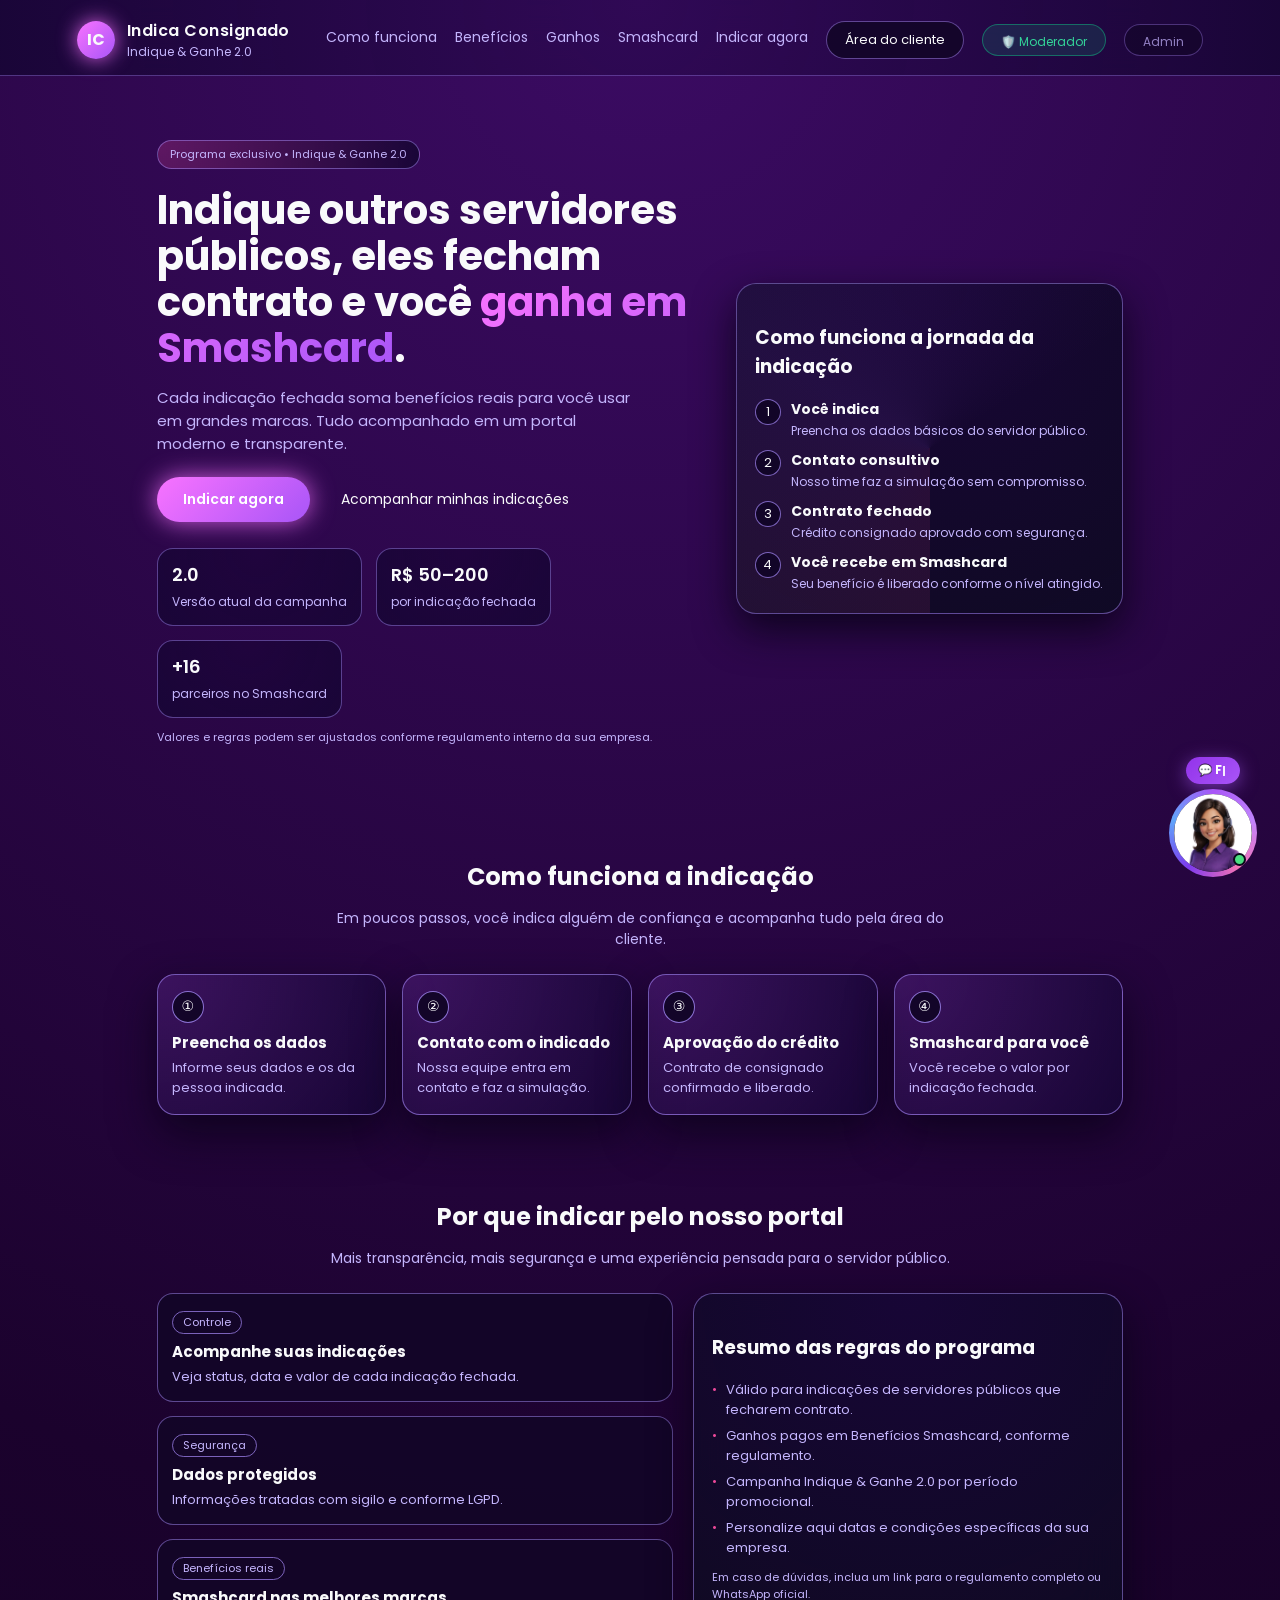
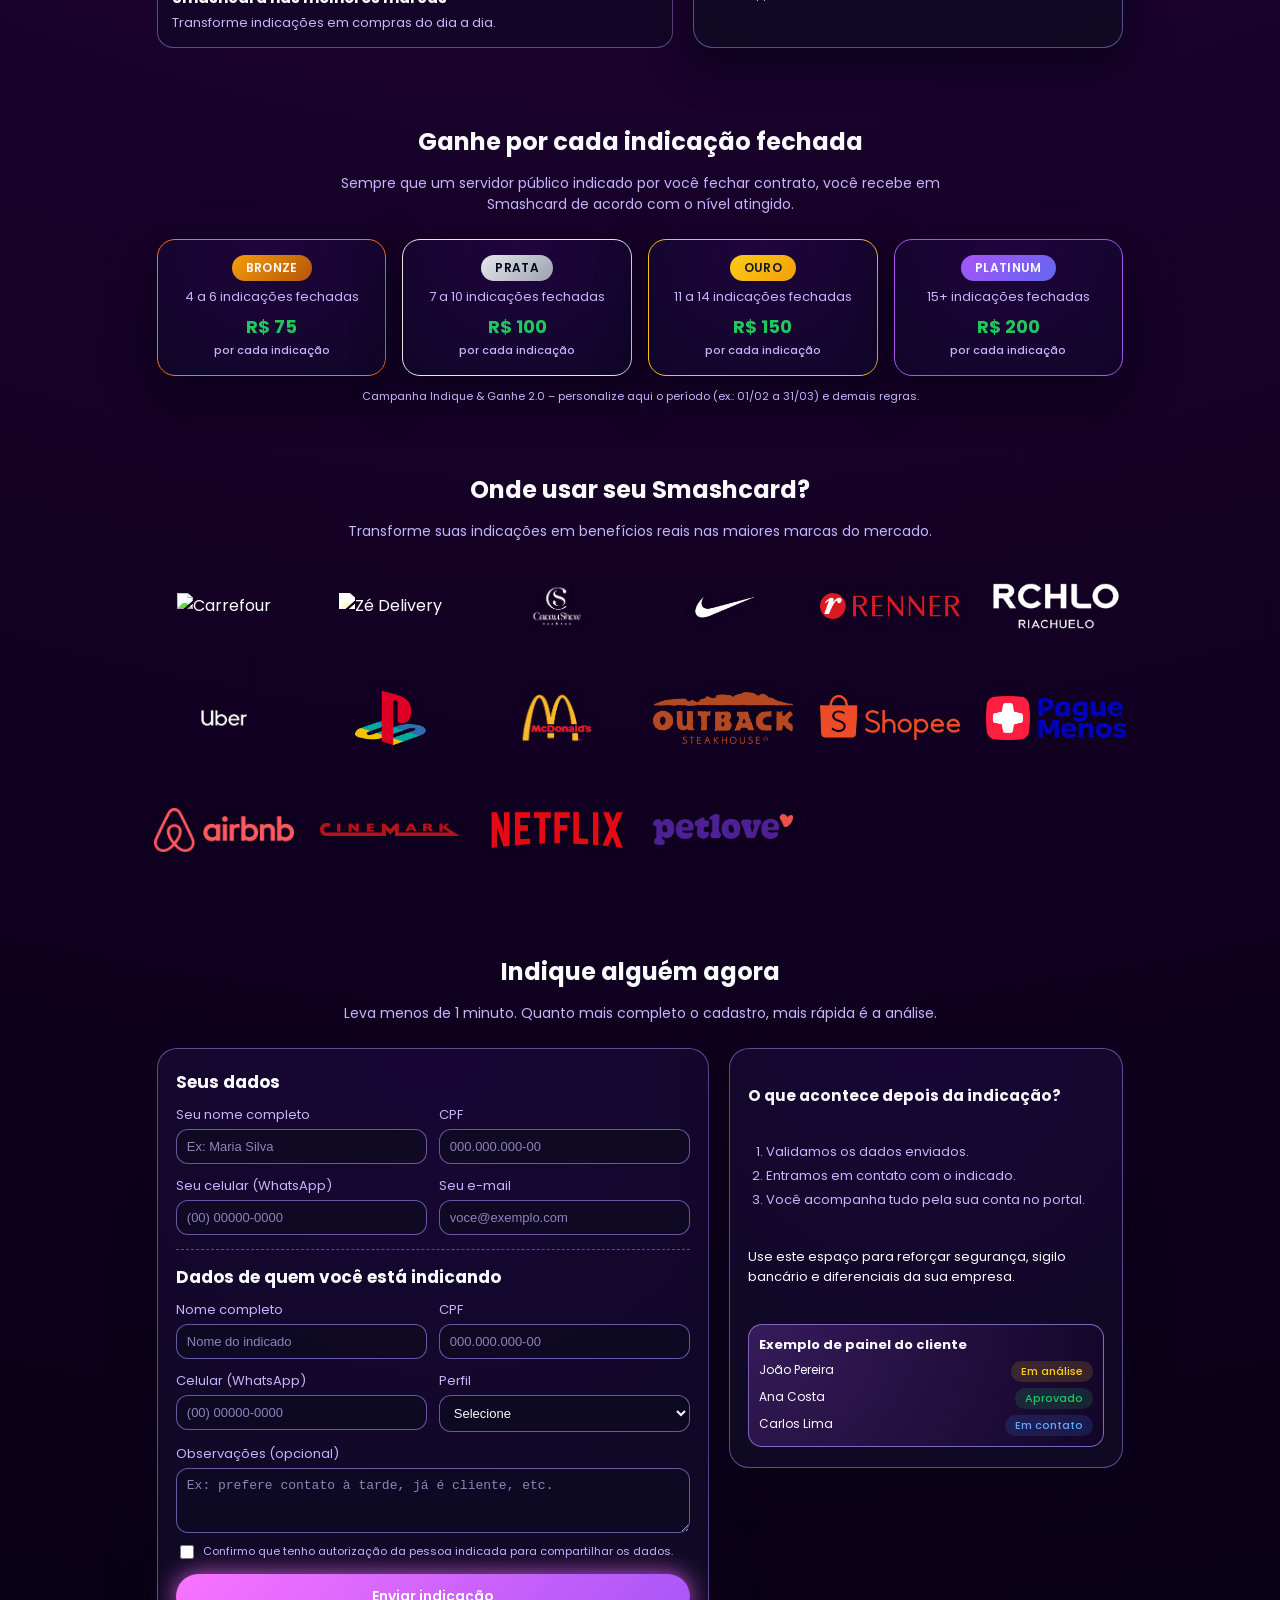
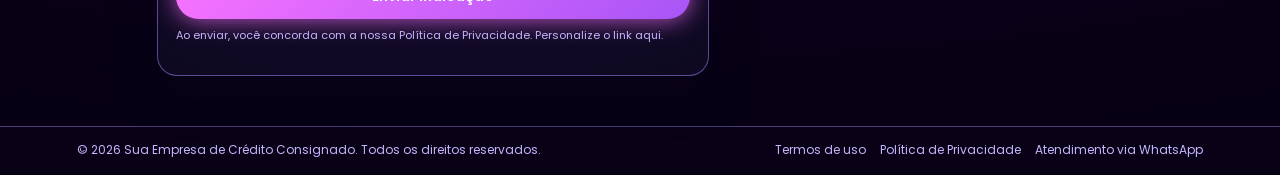
==== commit 160d8ad6: "card para indicado com wpp operador" ====
--- a/index.html
+++ b/index.html
@@ -973,7 +973,21 @@
       const { data: loginData, error: loginErr } = await sb.auth.signInWithPassword({ email, password: pass });
       if (loginErr) throw loginErr;
 
-      await loadClientDashboard(loginData.user);
+      const isIndicado = paramRef && paramRef.length === 4;
+        if (isIndicado && typeof window.showStellaContact === 'function') {
+          closeLoginModal();
+          const modCode2 = paramRef.substring(0, 2);
+          const { data: modInfo } = await sb.from('moderators')
+            .select('name, phone')
+            .eq('code', modCode2)
+            .maybeSingle();
+          window.showStellaContact({
+            modName:  modInfo?.name  || null,
+            modPhone: modInfo?.phone || null
+          });
+        } else {
+          await loadClientDashboard(loginData.user);
+        }
 
     } catch (err) {
       console.error("Signup error:", err);
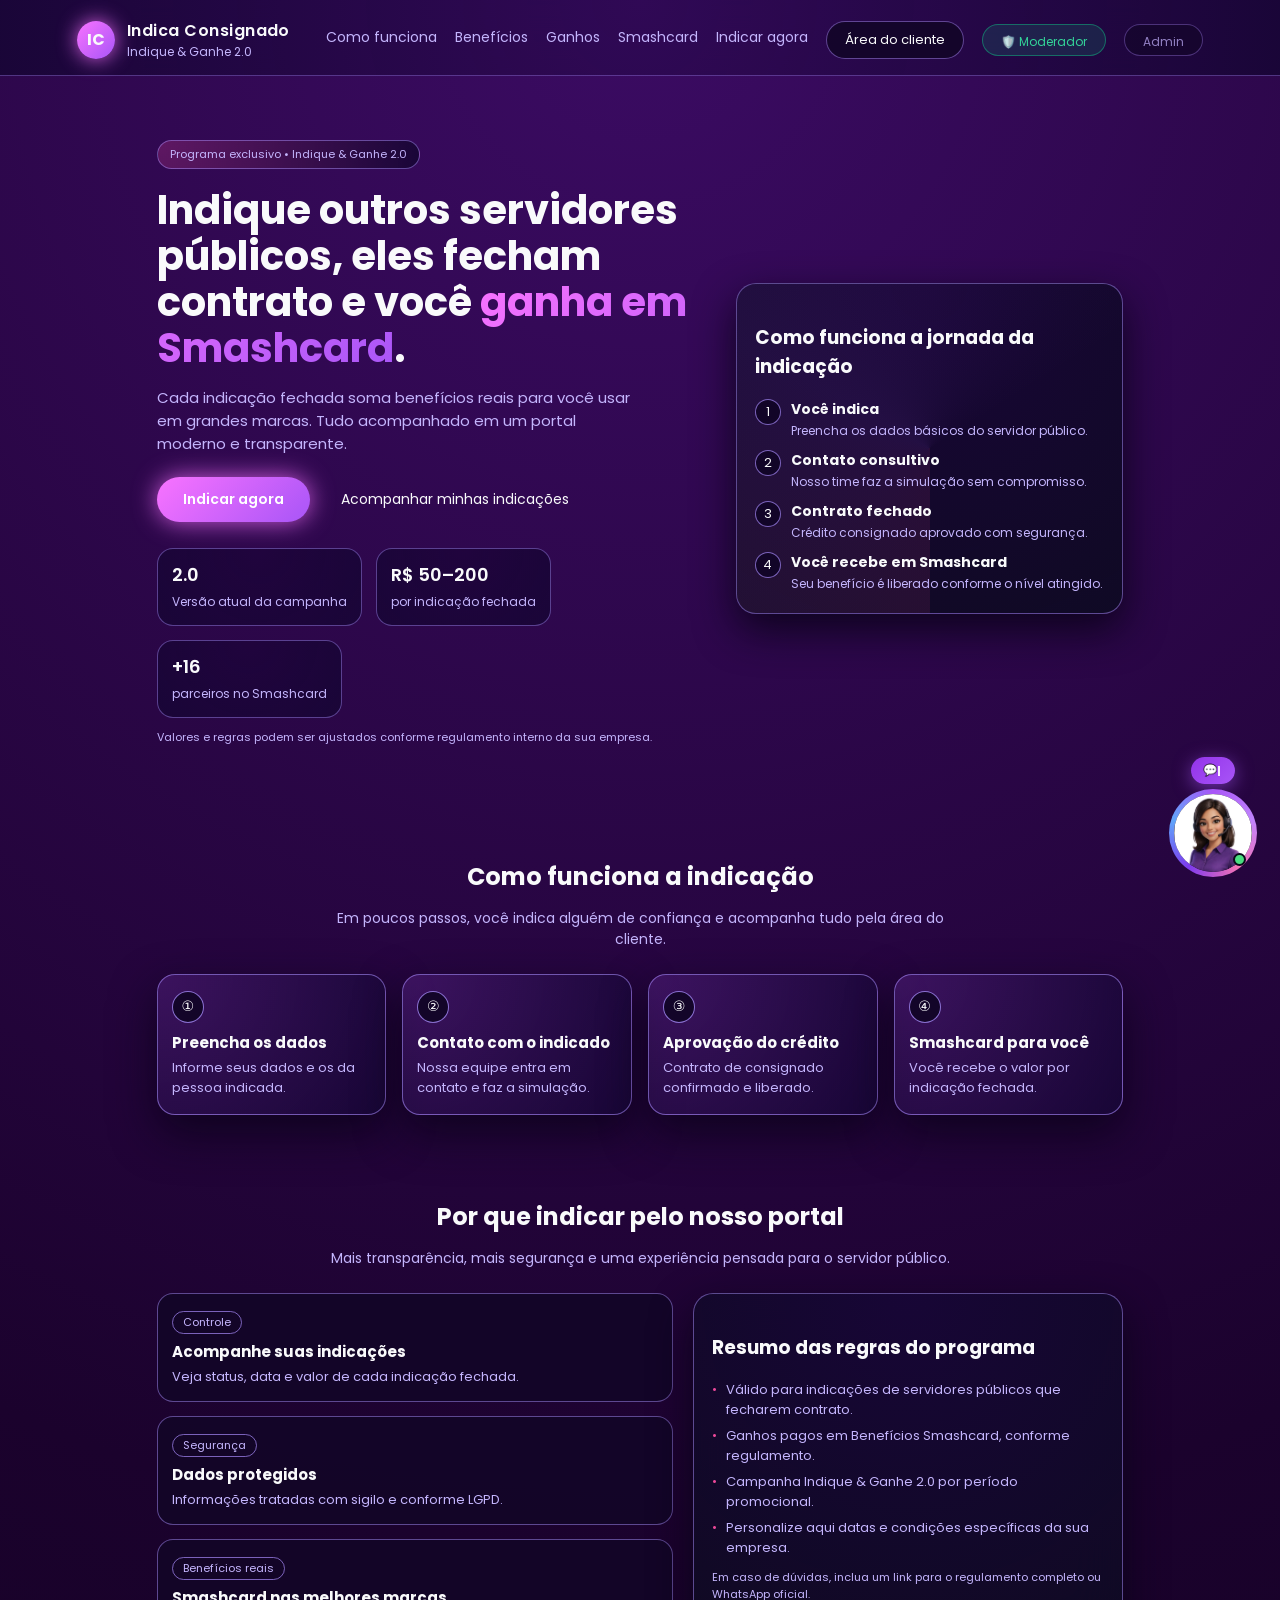
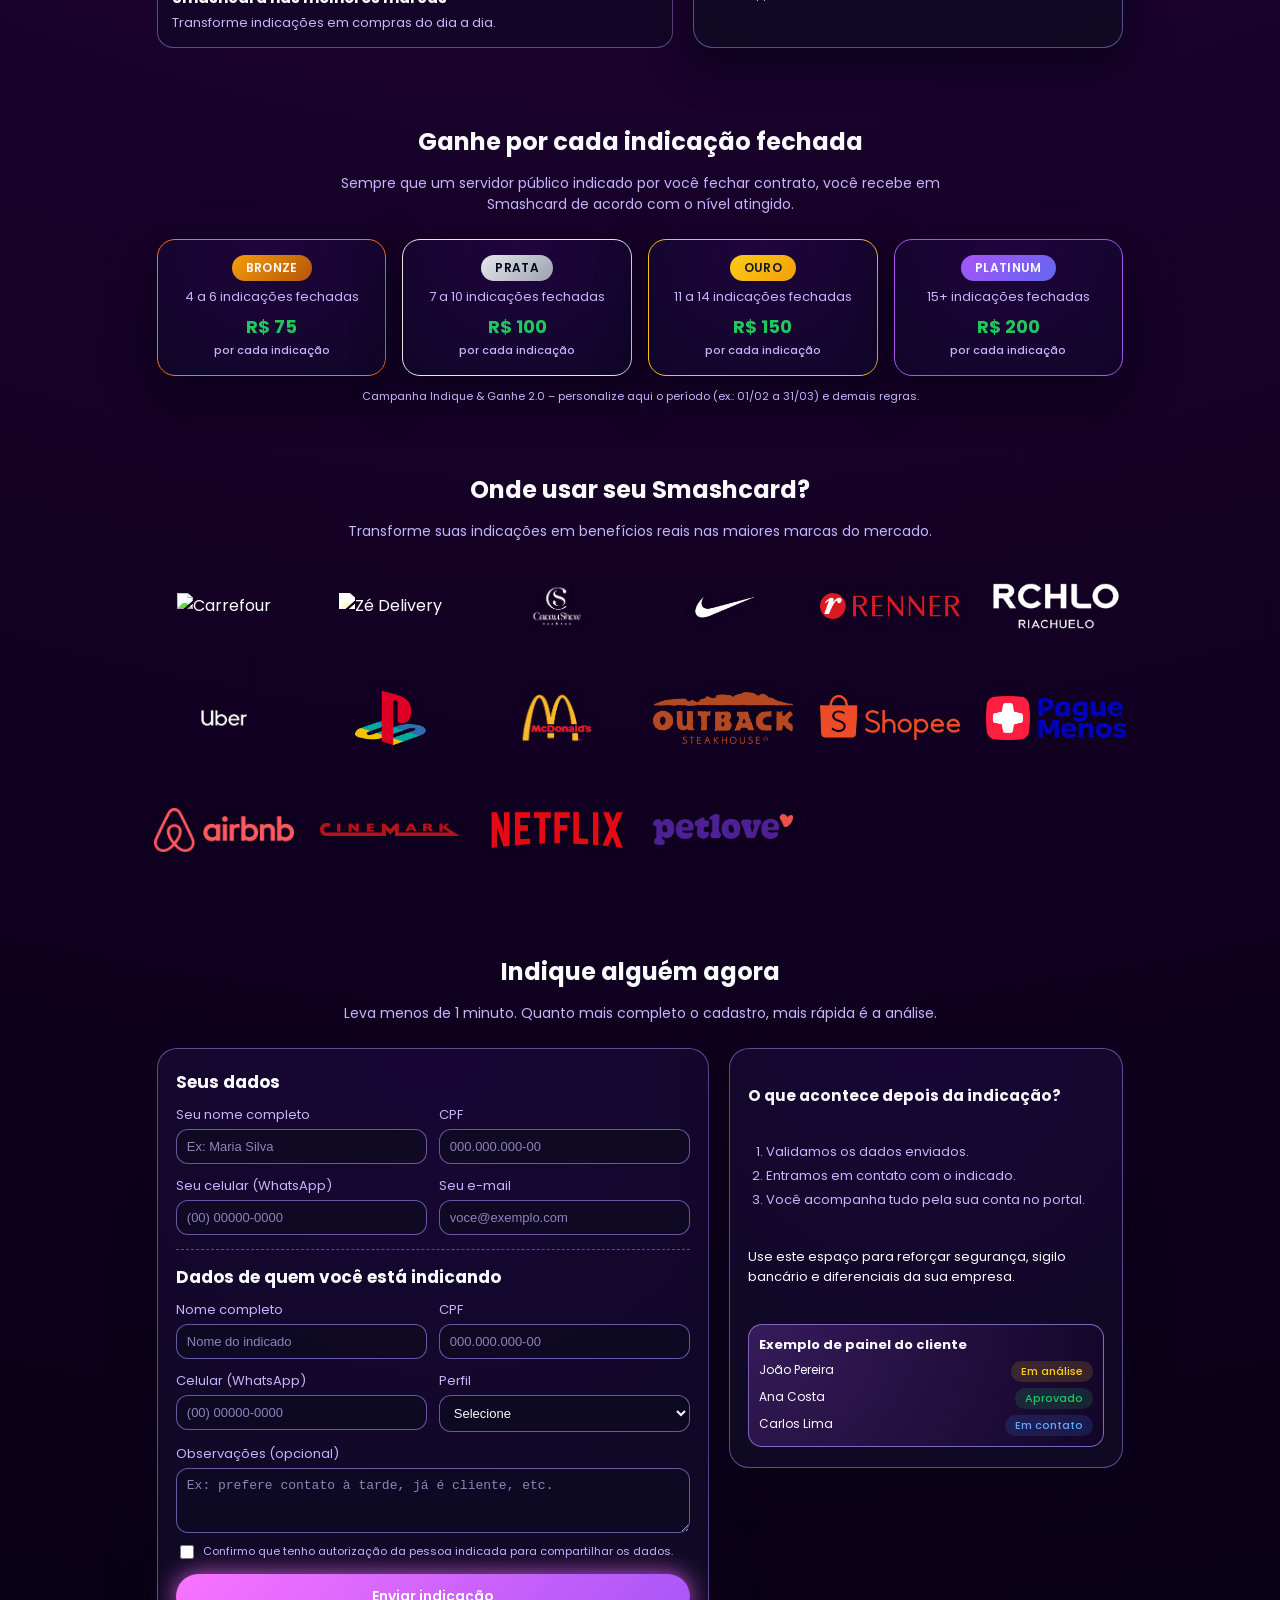
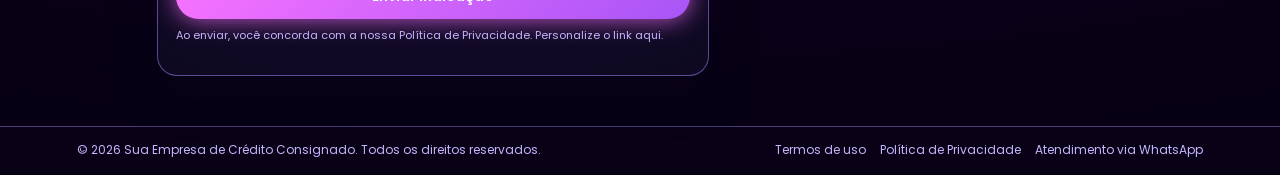
==== commit ea7f7cee: "mds me perdi" ====
--- a/index.html
+++ b/index.html
@@ -973,21 +973,7 @@
       const { data: loginData, error: loginErr } = await sb.auth.signInWithPassword({ email, password: pass });
       if (loginErr) throw loginErr;
 
-      const isIndicado = paramRef && paramRef.length === 4;
-        if (isIndicado && typeof window.showStellaContact === 'function') {
-          closeLoginModal();
-          const modCode2 = paramRef.substring(0, 2);
-          const { data: modInfo } = await sb.from('moderators')
-            .select('name, phone')
-            .eq('code', modCode2)
-            .maybeSingle();
-          window.showStellaContact({
-            modName:  modInfo?.name  || null,
-            modPhone: modInfo?.phone || null
-          });
-        } else {
-          await loadClientDashboard(loginData.user);
-        }
+      await loadClientDashboard(loginData.user);
 
     } catch (err) {
       console.error("Signup error:", err);
